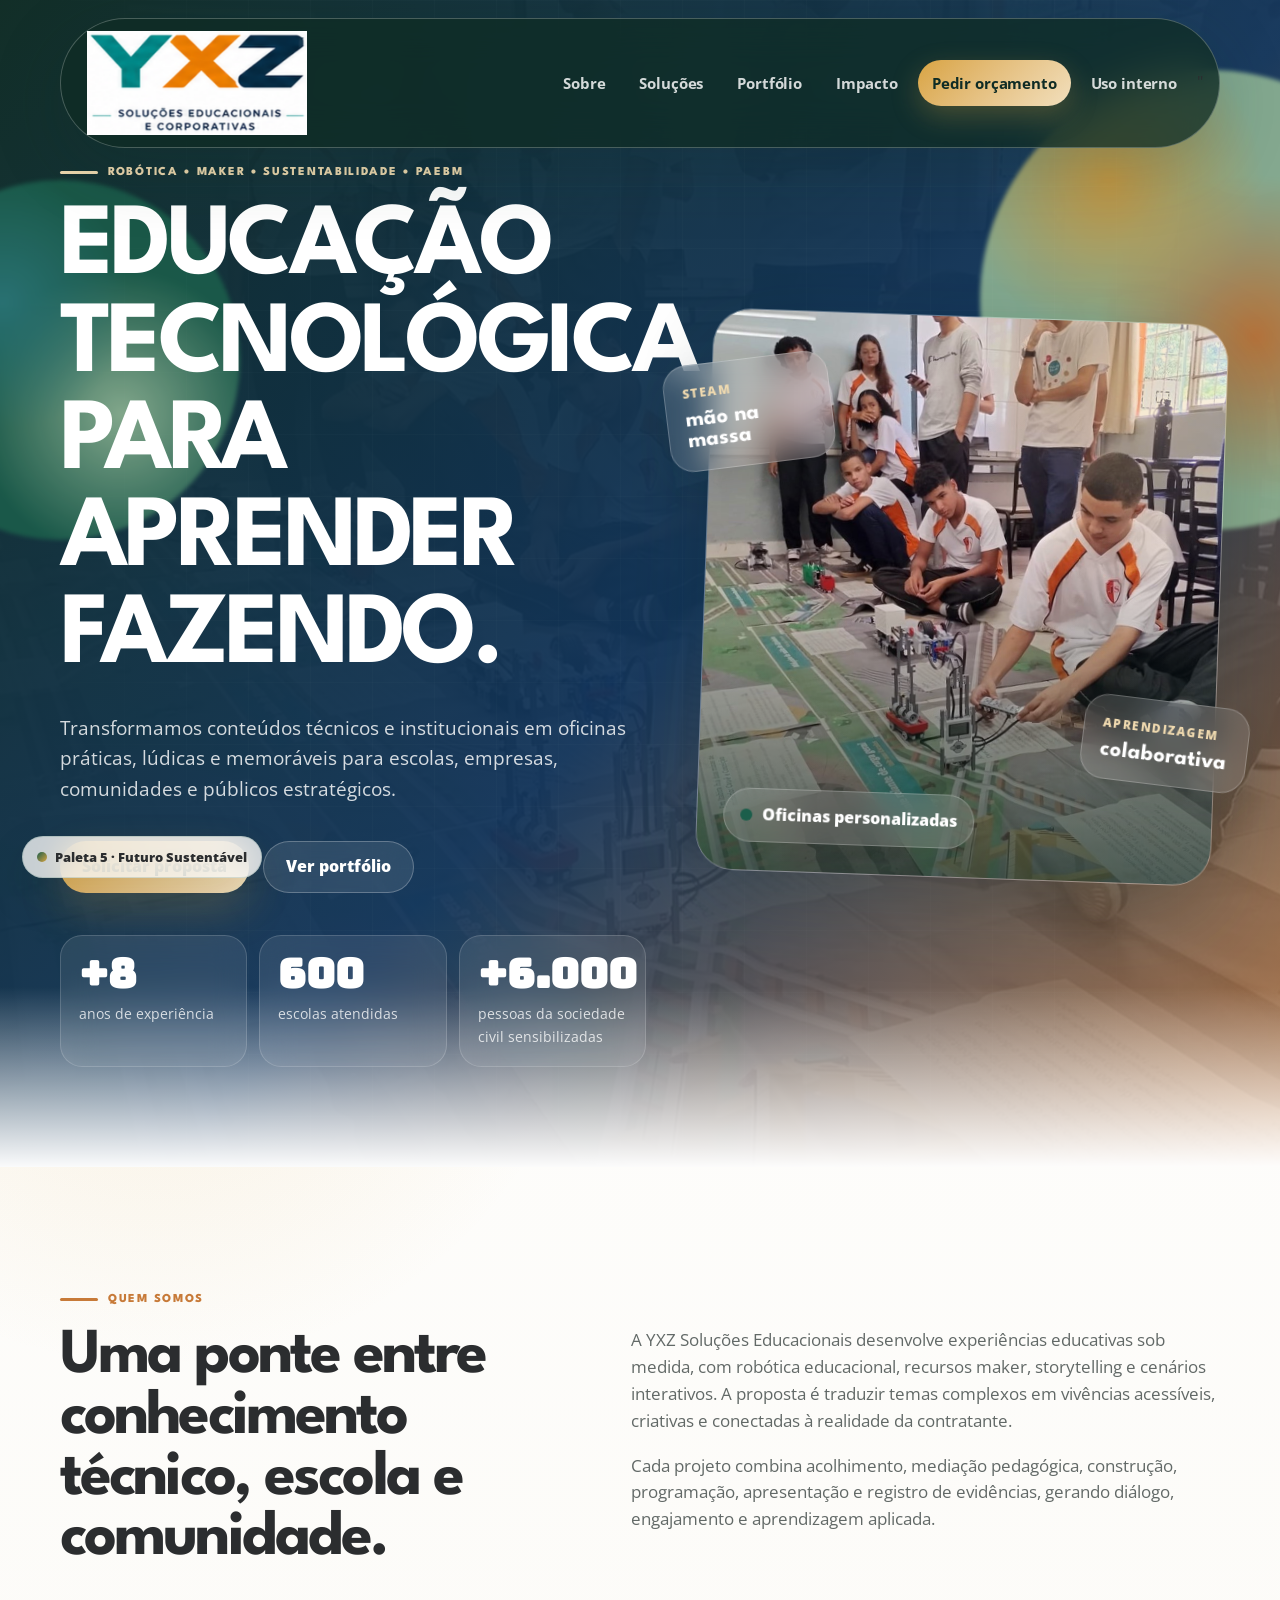
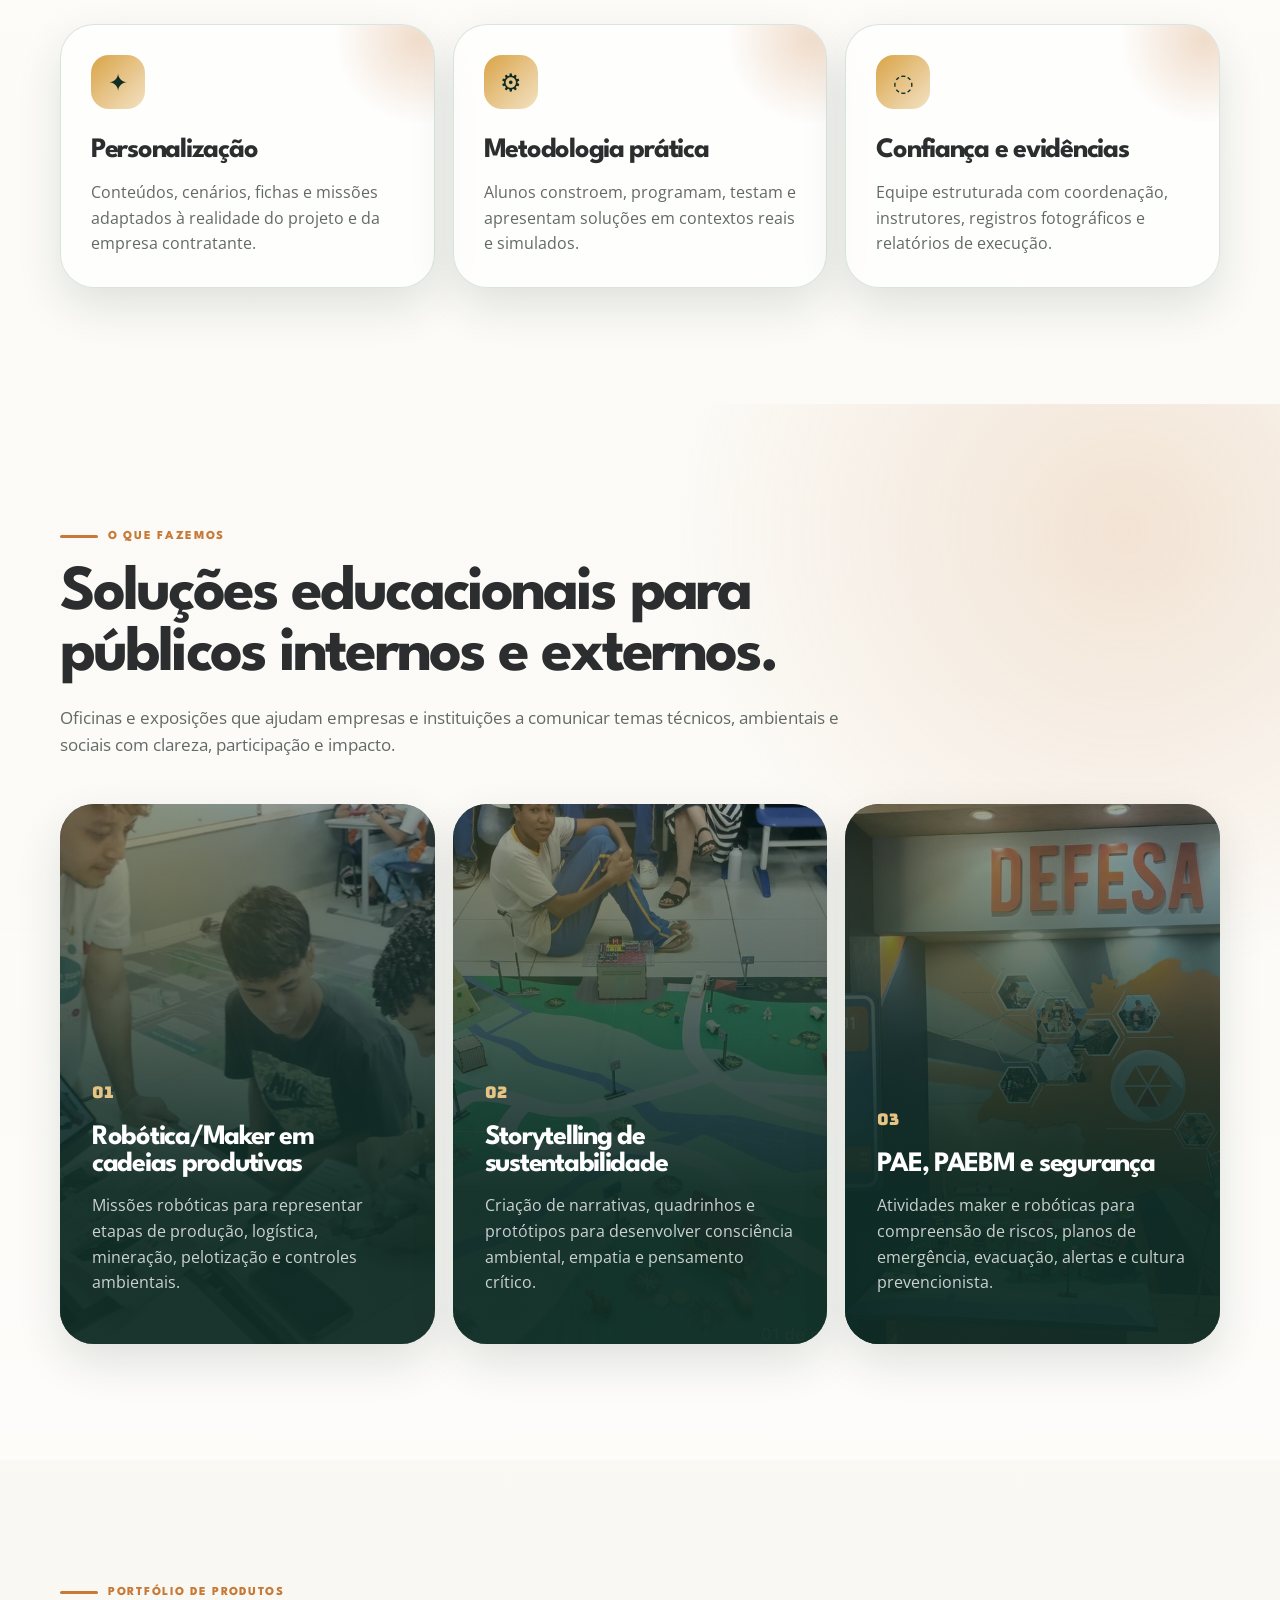
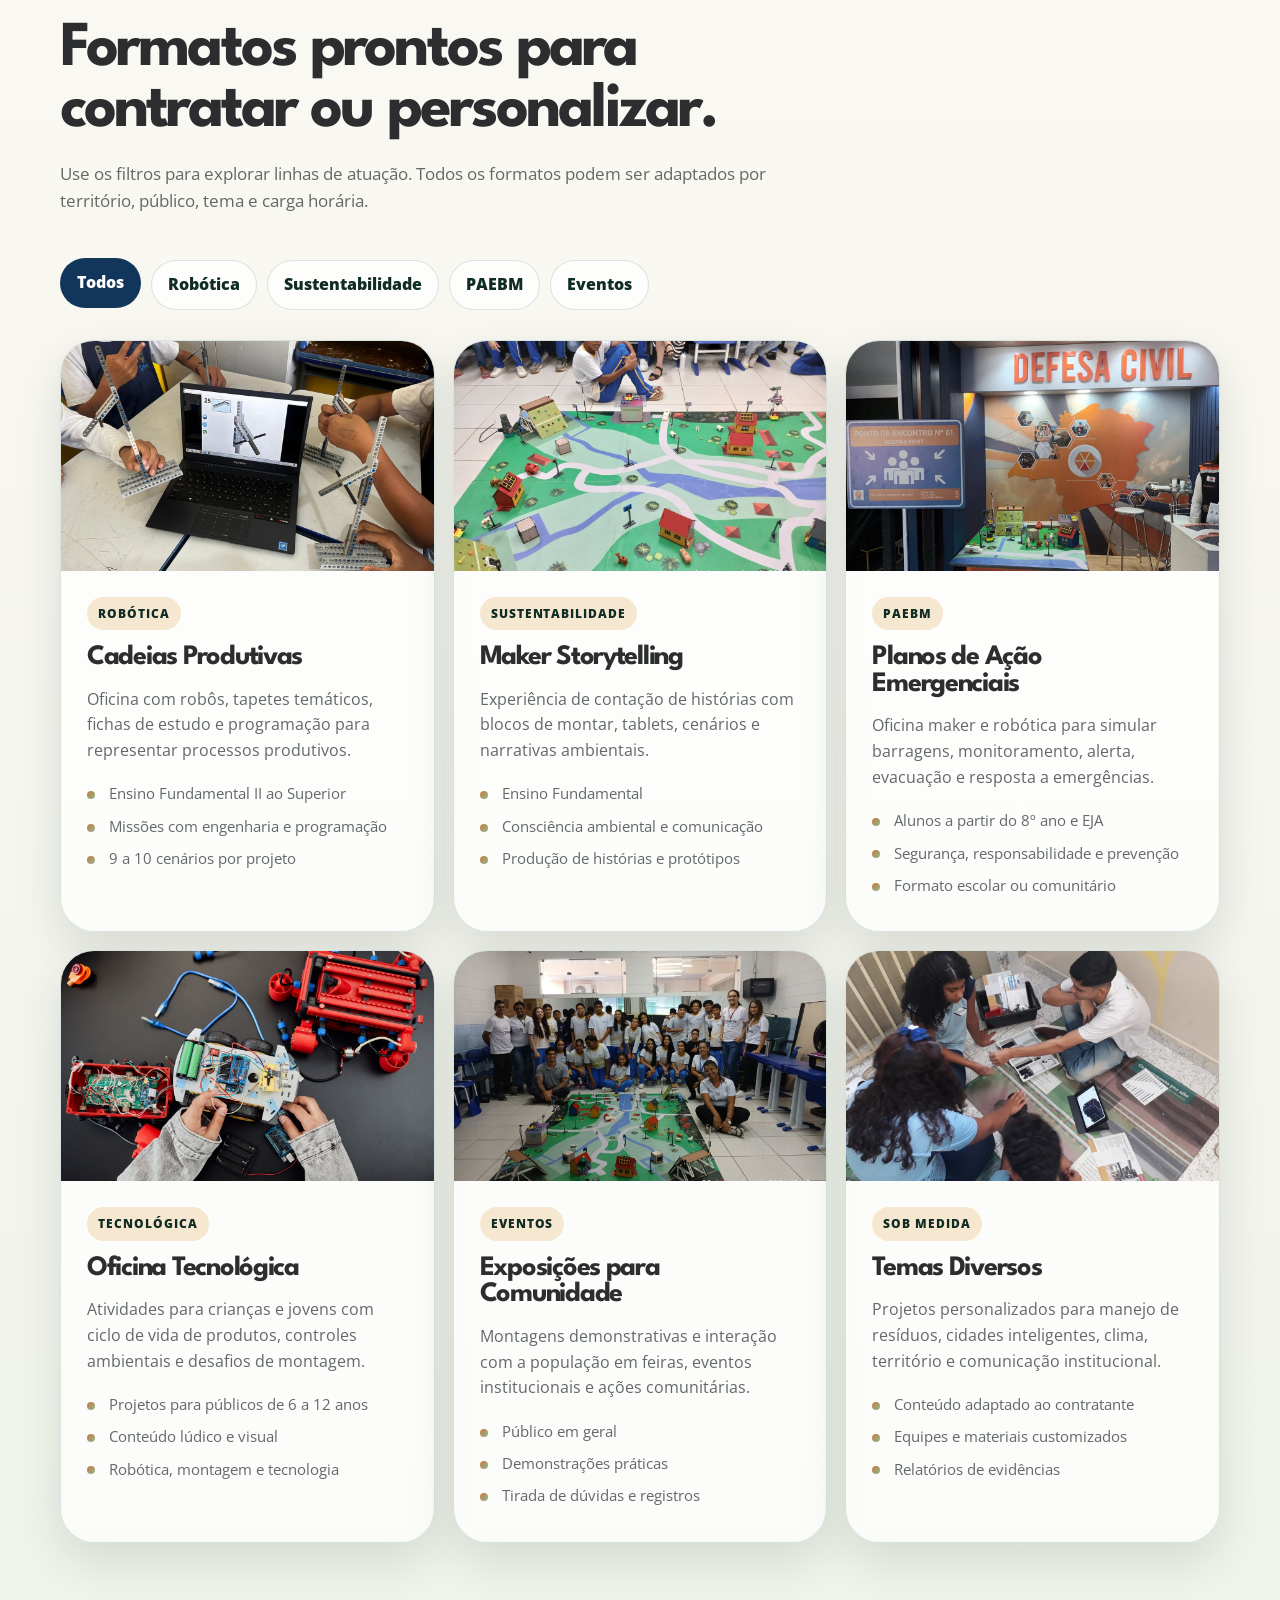
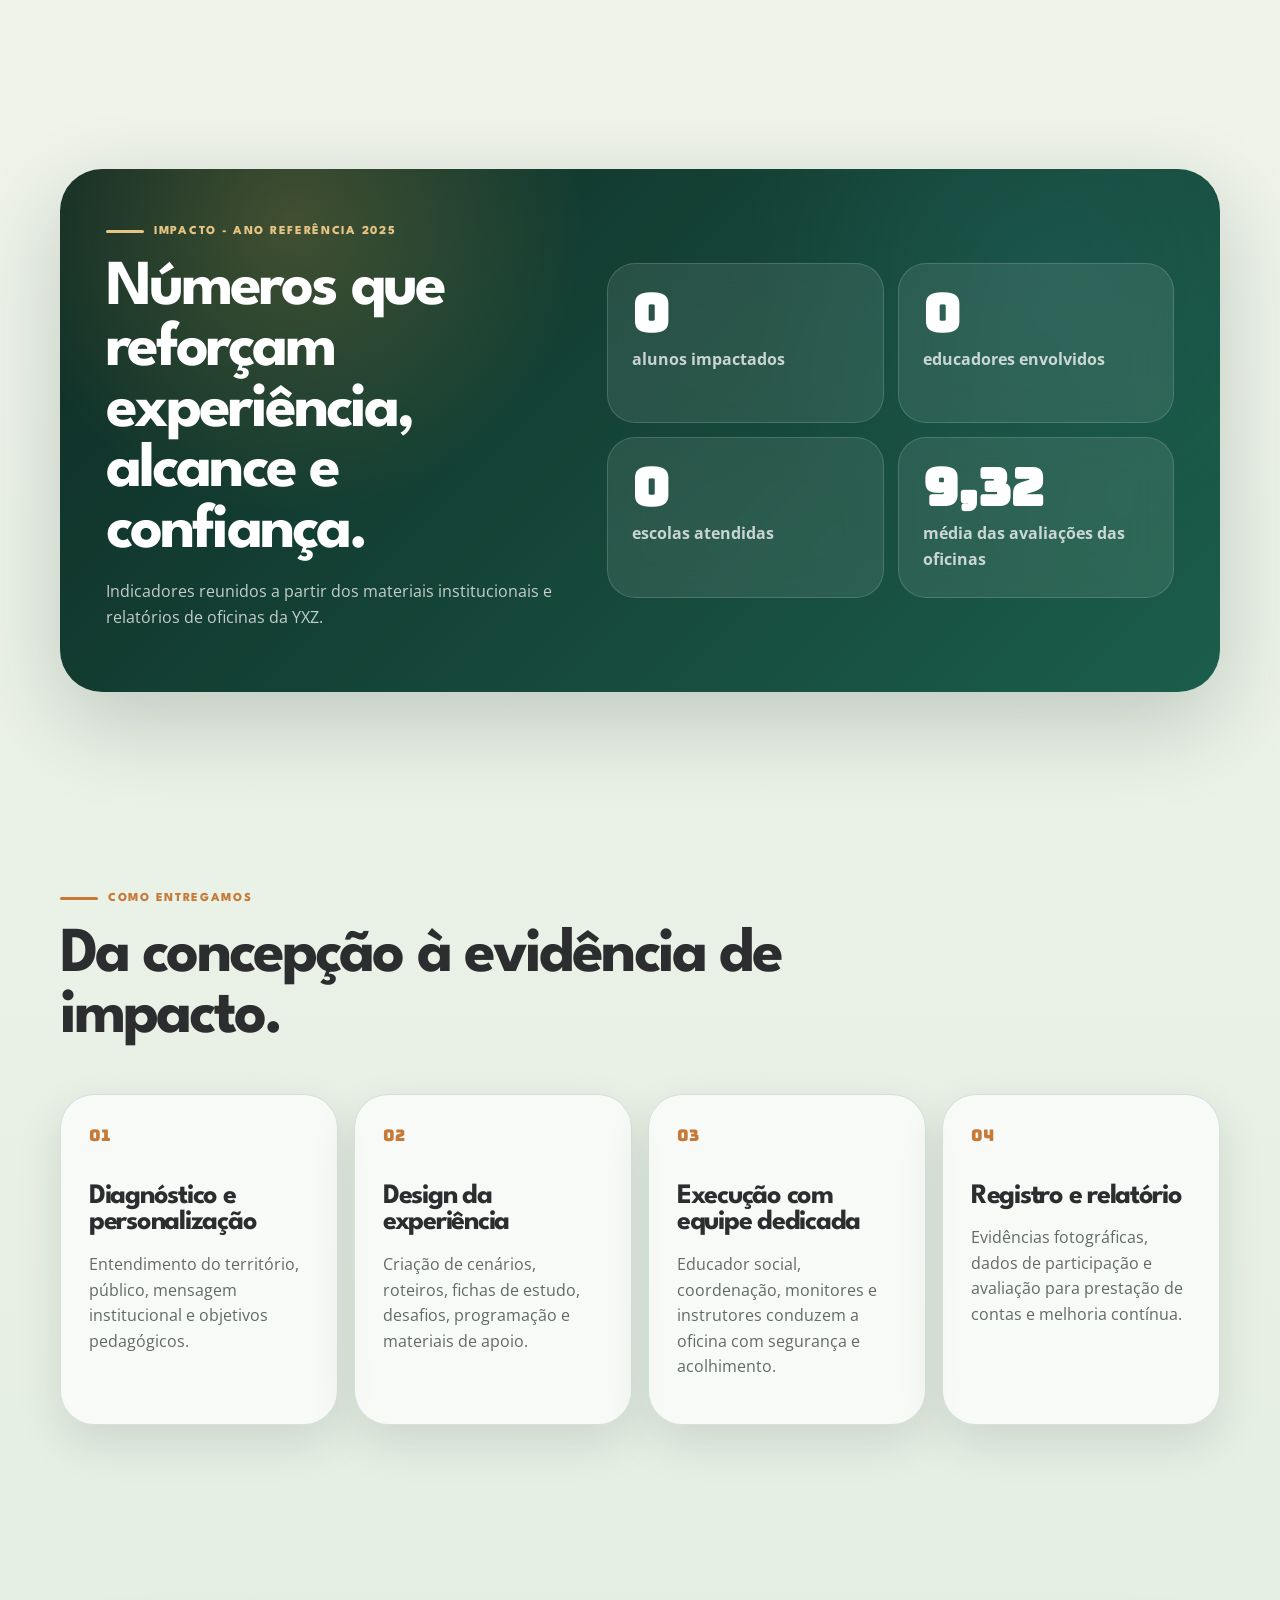
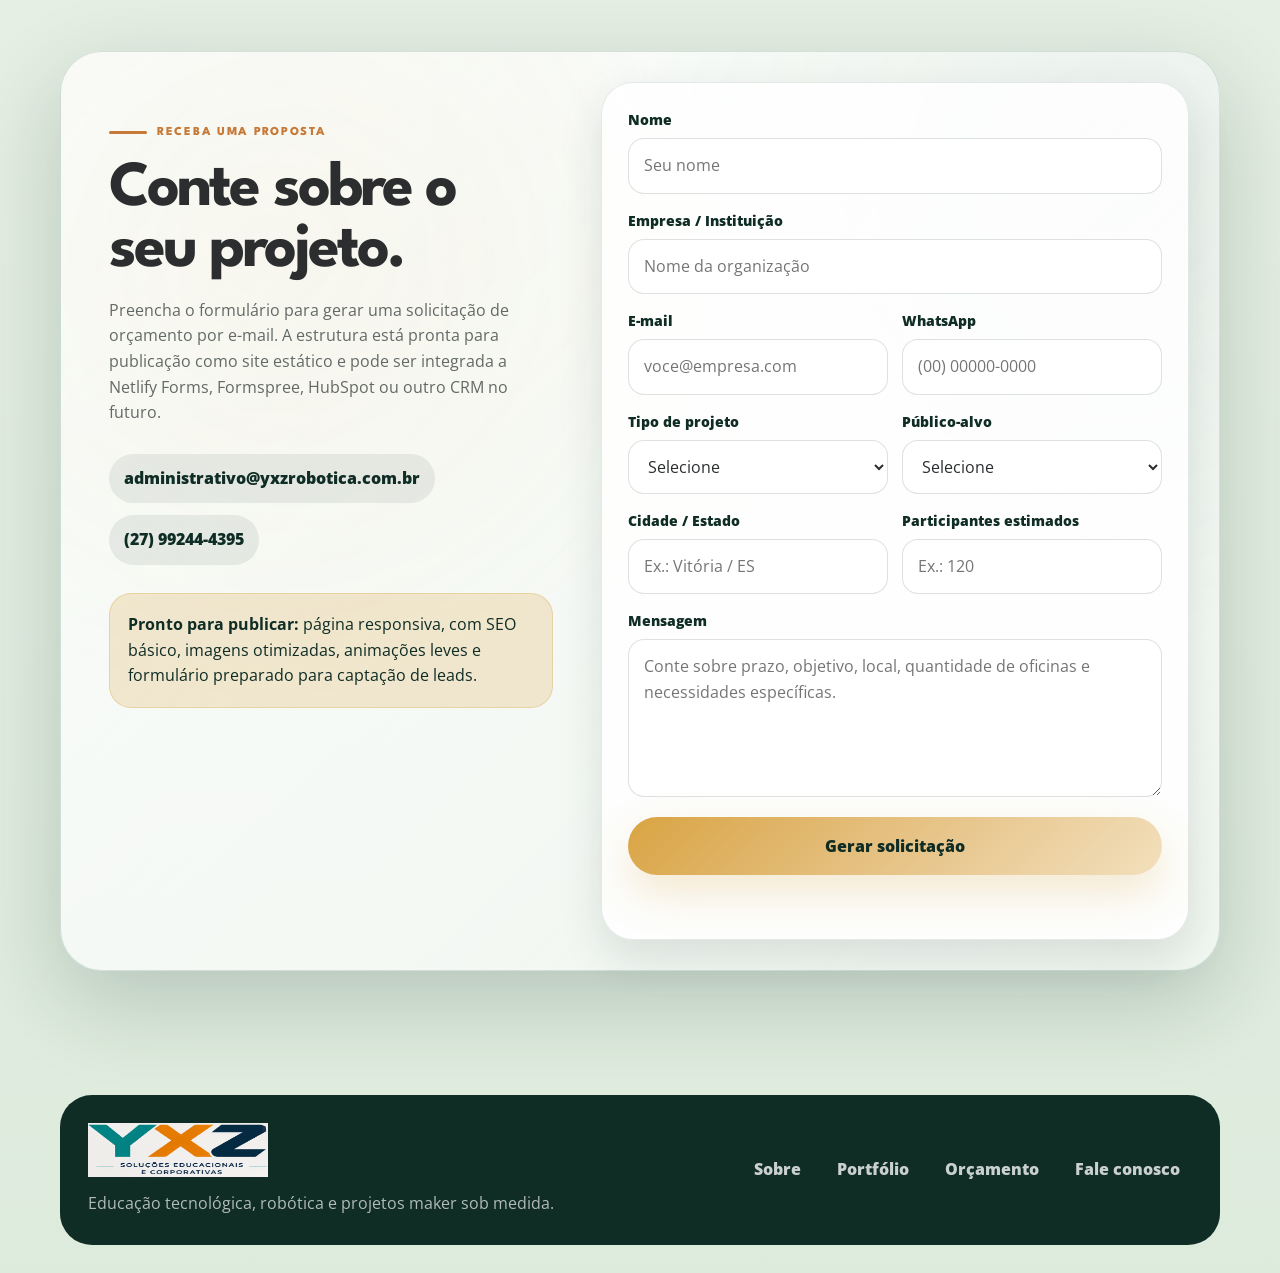
==== index.html @ 31266acc "Update index.html" ====
<!doctype html>
<html lang="pt-BR">
<head>
  <meta charset="utf-8">
  <meta name="viewport" content="width=device-width, initial-scale=1">
  <title>YXZ Soluções Educacionais</title>
  <meta name="description" content="A YXZ Soluções Educacionais cria oficinas de robótica, maker, sustentabilidade e PAEBM para escolas, empresas e comunidades.">
  <meta name="theme-color" content="#26124d">
  <meta property="og:title" content="YXZ Soluções Educacionais">
  <meta property="og:description" content="Educação tecnológica para aprender fazendo: robótica, maker, sustentabilidade e PAEBM.">
  <meta property="og:image" content="assets/og-yxz.jpg">
  <meta property="og:type" content="website">
  <link rel="icon" href="assets/favicon.png" type="image/png">
  <link rel="preconnect" href="https://fonts.googleapis.com">
  <link rel="preconnect" href="https://fonts.gstatic.com" crossorigin>
  <link href="https://fonts.googleapis.com/css2?family=Bungee&family=League+Spartan:wght@500;600;700;800&family=Open+Sans:wght@400;500;600;700&family=Rubik:wght@500;700&display=swap" rel="stylesheet">
  <link rel="stylesheet" href="styles.css">
</head>
<body>
  <div class="site-shell">
    <header class="site-header" data-header>
      <a class="brand" href="#inicio" aria-label="YXZ Robotic - início">
        <img src="assets/yxz-robotic-logo-white.png" alt="YXZROBOTIC Educação Tecnológica" width="250" height="64">
      </a>

      <button class="nav-toggle" aria-label="Abrir menu" aria-expanded="false" data-nav-toggle>
        <span></span><span></span><span></span>
      </button>

      <nav class="site-nav" data-nav>
        <a href="#sobre">Sobre</a>
        <a href="#solucoes">Soluções</a>
        <a href="#portfolio">Portfólio</a>
        <a href="#impacto">Impacto</a>
        <a href="#orcamento" class="nav-cta">Pedir orçamento</a>
        <a href="#intranet">Uso interno</a>"
      </nav>
    </header>

    <main id="inicio">
      <section class="hero section">
        <div class="hero-bg" aria-hidden="true">
          <span class="orb orb-one"></span>
          <span class="orb orb-two"></span>
          <span class="grid-light"></span>
        </div>

        <div class="hero-content">
          <p class="eyebrow reveal">Robótica • Maker • Sustentabilidade • PAEBM</p>
          <h1 class="reveal delay-1">Educação tecnológica para aprender fazendo.</h1>
          <p class="hero-text reveal delay-2">
            Transformamos conteúdos técnicos e institucionais em oficinas práticas, lúdicas
            e memoráveis para escolas, empresas, comunidades e públicos estratégicos.
          </p>
          <div class="hero-actions reveal delay-3">
            <a class="btn btn-primary" href="#orcamento">Solicitar proposta</a>
            <a class="btn btn-glass" href="#portfolio">Ver portfólio</a>
          </div>

          <div class="hero-proof reveal delay-4" aria-label="Indicadores">
            <div>
              <strong data-count="8">0</strong>
              <span>anos de experiência</span>
            </div>
            <div>
              <strong data-count="600">0</strong>
              <span>escolas atendidas</span>
            </div>
            <div>
              <strong data-count="6000">0</strong>
              <span>pessoas da sociedade civil sensibilizadas</span>
            </div>
          </div>
        </div>

        <div class="hero-visual reveal delay-2">
          <div class="photo-card photo-card-main">
            <img src="assets/hero-workshop.jpg" alt="Alunos participando de oficina de robótica em cenário educativo">
            <div class="floating-badge">
              <span class="pulse"></span>
              Oficinas personalizadas
            </div>
          </div>
          <div class="mini-card mini-card-a">
            <span>STEAM</span>
            <strong>mão na massa</strong>
          </div>
          <div class="mini-card mini-card-b">
            <span>Aprendizagem</span>
            <strong>colaborativa</strong>
          </div>
        </div>
      </section>

      <section id="sobre" class="section about">
        <div class="section-kicker reveal">Quem somos</div>
        <div class="split">
          <div class="reveal">
            <h2>Uma ponte entre conhecimento técnico, escola e comunidade.</h2>
          </div>
          <div class="about-copy reveal delay-1">
            <p>
              A YXZ Soluções Educacionais desenvolve experiências educativas sob medida,
              com robótica educacional, recursos maker, storytelling e cenários interativos.
              A proposta é traduzir temas complexos em vivências acessíveis, criativas e conectadas
              à realidade da contratante.
            </p>
            <p>
              Cada projeto combina acolhimento, mediação pedagógica, construção, programação,
              apresentação e registro de evidências, gerando diálogo, engajamento e aprendizagem
              aplicada.
            </p>
          </div>
        </div>

        <div class="value-grid">
          <article class="value-card reveal">
            <span class="icon">✦</span>
            <h3>Personalização</h3>
            <p>Conteúdos, cenários, fichas e missões adaptados à realidade do projeto e da empresa contratante.</p>
          </article>
          <article class="value-card reveal delay-1">
            <span class="icon">⚙</span>
            <h3>Metodologia prática</h3>
            <p>Alunos constroem, programam, testam e apresentam soluções em contextos reais e simulados.</p>
          </article>
          <article class="value-card reveal delay-2">
            <span class="icon">◌</span>
            <h3>Confiança e evidências</h3>
            <p>Equipe estruturada com coordenação, instrutores, registros fotográficos e relatórios de execução.</p>
          </article>
        </div>
      </section>

      <section id="solucoes" class="section solutions">
        <div class="section-head reveal">
          <span class="section-kicker">O que fazemos</span>
          <h2>Soluções educacionais para públicos internos e externos.</h2>
          <p>
            Oficinas e exposições que ajudam empresas e instituições a comunicar temas técnicos,
            ambientais e sociais com clareza, participação e impacto.
          </p>
        </div>

        <div class="solutions-track" aria-label="Soluções da YXZ">
          <article class="solution-card reveal">
            <img src="assets/robotica-produtiva.jpg" alt="Estudantes montando robô em oficina">
            <div>
              <span>01</span>
              <h3>Robótica/Maker em cadeias produtivas</h3>
              <p>Missões robóticas para representar etapas de produção, logística, mineração, pelotização e controles ambientais.</p>
            </div>
          </article>
          <article class="solution-card reveal delay-1">
            <img src="assets/sustentabilidade-storytelling.jpg" alt="Cenário maker de cidade sustentável">
            <div>
              <span>02</span>
              <h3>Storytelling de sustentabilidade</h3>
              <p>Criação de narrativas, quadrinhos e protótipos para desenvolver consciência ambiental, empatia e pensamento crítico.</p>
            </div>
          </article>
          <article class="solution-card reveal delay-2">
            <img src="assets/paebm-comunidade.jpg" alt="Cenário de Defesa Civil e PAEBM">
            <div>
              <span>03</span>
              <h3>PAE, PAEBM e segurança</h3>
              <p>Atividades maker e robóticas para compreensão de riscos, planos de emergência, evacuação, alertas e cultura prevencionista.</p>
            </div>
          </article>
        </div>
      </section>

      <section id="portfolio" class="section portfolio">
        <div class="section-head reveal">
          <span class="section-kicker">Portfólio de produtos</span>
          <h2>Formatos prontos para contratar ou personalizar.</h2>
          <p>Use os filtros para explorar linhas de atuação. Todos os formatos podem ser adaptados por território, público, tema e carga horária.</p>
        </div>

        <div class="filter-bar reveal" role="tablist" aria-label="Filtrar portfólio">
          <button class="filter active" data-filter="all" role="tab" aria-selected="true">Todos</button>
          <button class="filter" data-filter="robotica" role="tab">Robótica</button>
          <button class="filter" data-filter="sustentabilidade" role="tab">Sustentabilidade</button>
          <button class="filter" data-filter="paebm" role="tab">PAEBM</button>
          <button class="filter" data-filter="eventos" role="tab">Eventos</button>
        </div>

        <div class="portfolio-grid" data-portfolio>
          <article class="portfolio-card reveal" data-category="robotica">
            <div class="portfolio-media"><img src="assets/lego-ev3.jpg" alt="Montagem de robótica com notebook e peças"></div>
            <div class="portfolio-body">
              <span class="tag">Robótica</span>
              <h3>Cadeias Produtivas</h3>
              <p>Oficina com robôs, tapetes temáticos, fichas de estudo e programação para representar processos produtivos.</p>
              <ul>
                <li>Ensino Fundamental II ao Superior</li>
                <li>Missões com engenharia e programação</li>
                <li>9 a 10 cenários por projeto</li>
              </ul>
            </div>
          </article>

          <article class="portfolio-card reveal delay-1" data-category="sustentabilidade">
            <div class="portfolio-media"><img src="assets/sustentabilidade-storytelling.jpg" alt="Cenário de sustentabilidade com maquete e cidade"></div>
            <div class="portfolio-body">
              <span class="tag">Sustentabilidade</span>
              <h3>Maker Storytelling</h3>
              <p>Experiência de contação de histórias com blocos de montar, tablets, cenários e narrativas ambientais.</p>
              <ul>
                <li>Ensino Fundamental</li>
                <li>Consciência ambiental e comunicação</li>
                <li>Produção de histórias e protótipos</li>
              </ul>
            </div>
          </article>

          <article class="portfolio-card reveal delay-2" data-category="paebm robotica">
            <div class="portfolio-media"><img src="assets/paebm-comunidade.jpg" alt="Estande com cenário de PAEBM"></div>
            <div class="portfolio-body">
              <span class="tag">PAEBM</span>
              <h3>Planos de Ação Emergenciais</h3>
              <p>Oficina maker e robótica para simular barragens, monitoramento, alerta, evacuação e resposta a emergências.</p>
              <ul>
                <li>Alunos a partir do 8º ano e EJA</li>
                <li>Segurança, responsabilidade e prevenção</li>
                <li>Formato escolar ou comunitário</li>
              </ul>
            </div>
          </article>

          <article class="portfolio-card reveal" data-category="robotica">
            <div class="portfolio-media"><img src="assets/maker-tecnologia.jpg" alt="Pessoa manipulando componentes de robótica"></div>
            <div class="portfolio-body">
              <span class="tag">Tecnológica</span>
              <h3>Oficina Tecnológica</h3>
              <p>Atividades para crianças e jovens com ciclo de vida de produtos, controles ambientais e desafios de montagem.</p>
              <ul>
                <li>Projetos para públicos de 6 a 12 anos</li>
                <li>Conteúdo lúdico e visual</li>
                <li>Robótica, montagem e tecnologia</li>
              </ul>
            </div>
          </article>

          <article class="portfolio-card reveal delay-1" data-category="eventos paebm">
            <div class="portfolio-media"><img src="assets/oficina-equipe.jpg" alt="Turma reunida ao redor de cenário maker"></div>
            <div class="portfolio-body">
              <span class="tag">Eventos</span>
              <h3>Exposições para Comunidade</h3>
              <p>Montagens demonstrativas e interação com a população em feiras, eventos institucionais e ações comunitárias.</p>
              <ul>
                <li>Público em geral</li>
                <li>Demonstrações práticas</li>
                <li>Tirada de dúvidas e registros</li>
              </ul>
            </div>
          </article>

          <article class="portfolio-card reveal delay-2" data-category="sustentabilidade eventos">
            <div class="portfolio-media"><img src="assets/aprendizagem-tablet.jpg" alt="Grupo de alunos em atividade com tablet e fichas"></div>
            <div class="portfolio-body">
              <span class="tag">Sob medida</span>
              <h3>Temas Diversos</h3>
              <p>Projetos personalizados para manejo de resíduos, cidades inteligentes, clima, território e comunicação institucional.</p>
              <ul>
                <li>Conteúdo adaptado ao contratante</li>
                <li>Equipes e materiais customizados</li>
                <li>Relatórios de evidências</li>
              </ul>
            </div>
          </article>
        </div>
      </section>

      <section id="impacto" class="section impact">
        <div class="impact-panel reveal">
          <div>
            <span class="section-kicker">Impacto - Ano referência 2025</span>
            <h2>Números que reforçam experiência, alcance e confiança.</h2>
            <p>Indicadores reunidos a partir dos materiais institucionais e relatórios de oficinas da YXZ.</p>
          </div>
          <div class="metrics-grid">
            <div class="metric"><strong data-count="6470">0</strong><span>alunos impactados</span></div>
            <div class="metric"><strong data-count="1501">0</strong><span>educadores envolvidos</span></div>
            <div class="metric"><strong data-count="136">0</strong><span>escolas atendidas</span></div>
            <div class="metric"><strong>9,32</strong><span>média das avaliações das oficinas</span></div>
          </div>
        </div>
      </section>

      <section class="section process">
        <div class="section-head reveal">
          <span class="section-kicker">Como entregamos</span>
          <h2>Da concepção à evidência de impacto.</h2>
        </div>
        <div class="timeline">
          <article class="timeline-item reveal">
            <span>01</span>
            <h3>Diagnóstico e personalização</h3>
            <p>Entendimento do território, público, mensagem institucional e objetivos pedagógicos.</p>
          </article>
          <article class="timeline-item reveal delay-1">
            <span>02</span>
            <h3>Design da experiência</h3>
            <p>Criação de cenários, roteiros, fichas de estudo, desafios, programação e materiais de apoio.</p>
          </article>
          <article class="timeline-item reveal delay-2">
            <span>03</span>
            <h3>Execução com equipe dedicada</h3>
            <p>Educador social, coordenação, monitores e instrutores conduzem a oficina com segurança e acolhimento.</p>
          </article>
          <article class="timeline-item reveal delay-3">
            <span>04</span>
            <h3>Registro e relatório</h3>
            <p>Evidências fotográficas, dados de participação e avaliação para prestação de contas e melhoria contínua.</p>
          </article>
        </div>
      </section>

      <section id="orcamento" class="section contact">
        <div class="contact-card reveal">
          <div class="contact-copy">
            <span class="section-kicker">Receba uma proposta</span>
            <h2>Conte sobre o seu projeto.</h2>
            <p>
              Preencha o formulário para gerar uma solicitação de orçamento por e-mail.
              A estrutura está pronta para publicação como site estático e pode ser integrada
              a Netlify Forms, Formspree, HubSpot ou outro CRM no futuro.
            </p>

            <div class="contact-links">
              <a href="mailto:administrativo@yxzrobotica.com.br">administrativo@yxzrobotica.com.br</a>
              <a href="tel:+5527992444395">(27) 99244-4395</a>
            </div>

            <div class="note">
              <strong>Pronto para publicar:</strong> página responsiva, com SEO básico, imagens otimizadas,
              animações leves e formulário preparado para captação de leads.
            </div>
          </div>

          <form class="proposal-form" id="proposalForm" name="orcamento" method="POST" data-netlify="true" netlify-honeypot="bot-field" action="/obrigado.html">
            <input type="hidden" name="form-name" value="orcamento">
            <p class="hidden">
              <label>Não preencha: <input name="bot-field"></label>
            </p>

            <div class="form-row">
              <label for="nome">Nome</label>
              <input id="nome" name="nome" type="text" placeholder="Seu nome" required>
            </div>

            <div class="form-row">
              <label for="empresa">Empresa / Instituição</label>
              <input id="empresa" name="empresa" type="text" placeholder="Nome da organização" required>
            </div>

            <div class="form-grid">
              <div class="form-row">
                <label for="email">E-mail</label>
                <input id="email" name="email" type="email" placeholder="voce@empresa.com" required>
              </div>
              <div class="form-row">
                <label for="telefone">WhatsApp</label>
                <input id="telefone" name="telefone" type="tel" placeholder="(00) 00000-0000">
              </div>
            </div>

            <div class="form-grid">
              <div class="form-row">
                <label for="tipo">Tipo de projeto</label>
                <select id="tipo" name="tipo" required>
                  <option value="">Selecione</option>
                  <option>Robótica/Maker - Cadeias Produtivas</option>
                  <option>Storytelling - Sustentabilidade</option>
                  <option>PAE/PAEBM e Segurança</option>
                  <option>Exposição ou Evento Comunitário</option>
                  <option>Projeto personalizado</option>
                </select>
              </div>
              <div class="form-row">
                <label for="publico">Público-alvo</label>
                <select id="publico" name="publico" required>
                  <option value="">Selecione</option>
                  <option>Ensino Fundamental</option>
                  <option>Ensino Médio</option>
                  <option>Técnico / Superior</option>
                  <option>Educadores</option>
                  <option>Comunidade / público geral</option>
                  <option>Público interno corporativo</option>
                </select>
              </div>
            </div>

            <div class="form-grid">
              <div class="form-row">
                <label for="cidade">Cidade / Estado</label>
                <input id="cidade" name="cidade" type="text" placeholder="Ex.: Vitória / ES">
              </div>
              <div class="form-row">
                <label for="participantes">Participantes estimados</label>
                <input id="participantes" name="participantes" type="number" min="1" placeholder="Ex.: 120">
              </div>
            </div>

            <div class="form-row">
              <label for="mensagem">Mensagem</label>
              <textarea id="mensagem" name="mensagem" rows="5" placeholder="Conte sobre prazo, objetivo, local, quantidade de oficinas e necessidades específicas."></textarea>
            </div>

            <button class="btn btn-primary form-submit" type="submit">Gerar solicitação</button>
            <p class="form-status" role="status" aria-live="polite" data-form-status></p>
          </form>
        </div>
      </section>
    </main>

    <footer class="site-footer" id="fale-conosco">
      <div>
        <img src="assets/yxz-robotic-logo.png" alt="YXZROBOTIC Educação Tecnológica" width="180" height="54">
        <p>Educação tecnológica, robótica e projetos maker sob medida.</p>
      </div>
      <div class="footer-nav">
        <a href="#sobre">Sobre</a>
        <a href="#portfolio">Portfólio</a>
        <a href="#orcamento">Orçamento</a>
        <a href="mailto:administrativo@yxzrobotica.com.br">Fale conosco</a>
      </div>
    </footer>
  </div>

  <script src="script.js"></script>
  <script type="application/ld+json">
  {
    "@context": "https://schema.org",
    "@type": "EducationalOrganization",
    "name": "YXZ Soluções Educacionais",
    "alternateName": "YXZ Robótica",
    "description": "Empresa de educação tecnológica, robótica educacional, oficinas maker, sustentabilidade e PAEBM.",
    "email": "administrativo@yxzrobotica.com.br",
    "telephone": "+55 27 99244-4395"
  }
  </script>
  <div class="palette-test-badge">Paleta 5 · Futuro Sustentável</div>
</body>
</html>
---- styles.css ----
/* 
  YXZ Soluções Educacionais — site institucional
  Versão de teste: Paleta 5 — Futuro Sustentável
  Verde profundo, azul noite e dourado suave: aparência mais institucional, sofisticada e preparada para grandes contratantes.
*/

:root {

  --ink: #2B2D2F;
  --muted: #626967;
  --surface: #FAF8F2;
  --surface-2: #DDEBDD;
  --white: #ffffff;
  --purple-950: #0F2C25;
  --purple-900: #12355B;
  --purple-800: #1B5E4B;
  --purple-600: #1B5E4B;
  --pink: #91B796;
  --orange: #C77A38;
  --yellow: #D9A441;
  --cyan: #2C7A7B;
  --green: #1B5E4B;
  --line: rgba(27, 94, 75, .16);
  --shadow: 0 30px 90px rgba(15, 44, 37, .20);
  --shadow-soft: 0 18px 45px rgba(15, 44, 37, .12);
  --radius-xl: 34px;
  --radius-lg: 24px;
  --radius-md: 16px;
  --container: min(1160px, calc(100vw - 40px));
  --font-head: "League Spartan", "Archivo Black", "Rubik", system-ui, sans-serif;
  --font-body: "Open Sans", "Rubik", system-ui, sans-serif;
  --font-display: "Bungee", "League Spartan", system-ui, sans-serif;
}

* {
  box-sizing: border-box;
}

html {
  scroll-behavior: smooth;
}

body {
  margin: 0;
  color: var(--ink);
  background:
    radial-gradient(circle at 12% 12%, rgba(217, 164, 65, .16), transparent 28rem),
    radial-gradient(circle at 88% 4%, rgba(27, 94, 75, .12), transparent 34rem),
    linear-gradient(180deg, #FFFFFF 0%, #FAF8F2 42%, #DDEBDD 100%);
  font-family: var(--font-body);
  line-height: 1.6;
  overflow-x: hidden;
}

body.nav-open {
  overflow: hidden;
}

a {
  color: inherit;
  text-decoration: none;
}

img {
  display: block;
  max-width: 100%;
}

button,
input,
select,
textarea {
  font: inherit;
}

.site-shell {
  position: relative;
  overflow: hidden;
}

.site-header {
  position: fixed;
  top: 18px;
  left: 50%;
  right: auto;
  bottom: auto;
  z-index: 50;
  transform: translateX(-50%);
  width: min(1160px, calc(100vw - 28px));
  min-height: 74px;
  padding: 12px 16px;
  display: flex;
  align-items: center;
  justify-content: space-between;
  border: 1px solid rgba(255, 255, 255, .24);
  border-radius: 999px;
  background: rgba(15, 44, 37, .78);
  backdrop-filter: blur(22px);
  box-shadow: 0 20px 70px rgba(15, 44, 37, .22);
  transition: transform .35s ease, background .35s ease, min-height .35s ease;
}

.site-header.is-scrolled {
  min-height: 66px;
  background: rgba(15, 44, 37, .92);
}

.brand {
  display: inline-flex;
  align-items: center;
  padding-left: 10px;
}

.brand img {
  width: 220px;
  height: auto;
  object-fit: contain;
}

.site-nav {
  display: flex;
  align-items: center;
  gap: 6px;
}

.site-nav a {
  color: rgba(255,255,255,.82);
  font-weight: 700;
  font-size: .94rem;
  letter-spacing: -.01em;
  padding: 11px 14px;
  border-radius: 999px;
  transition: color .25s ease, background .25s ease, transform .25s ease;
}

.site-nav a:hover {
  color: #fff;
  background: rgba(255, 255, 255, .12);
  transform: translateY(-1px);
}

.site-nav .nav-cta {
  color: var(--purple-950);
  background: linear-gradient(135deg, var(--yellow), color-mix(in srgb, var(--yellow) 35%, #ffffff));
  box-shadow: 0 10px 28px rgba(217, 164, 65, .28);
}

.site-nav .nav-cta:hover {
  background: linear-gradient(135deg, color-mix(in srgb, var(--yellow) 55%, #ffffff), var(--yellow));
  color: var(--purple-950);
}

.nav-toggle {
  display: none;
  width: 48px;
  height: 48px;
  border: 0;
  border-radius: 16px;
  background: rgba(255,255,255,.13);
  cursor: pointer;
}

.nav-toggle span {
  display: block;
  width: 22px;
  height: 2px;
  margin: 5px auto;
  background: #fff;
  border-radius: 999px;
  transition: transform .25s ease, opacity .25s ease;
}

.nav-open .nav-toggle span:nth-child(1) {
  transform: translateY(7px) rotate(45deg);
}

.nav-open .nav-toggle span:nth-child(2) {
  opacity: 0;
}

.nav-open .nav-toggle span:nth-child(3) {
  transform: translateY(-7px) rotate(-45deg);
}

.section {
  width: var(--container);
  margin: 0 auto;
  padding: 116px 0;
}

.hero {
  width: 100%;
  min-height: 100vh;
  padding: 156px max(20px, calc((100vw - 1160px) / 2)) 100px;
  position: relative;
  display: grid;
  grid-template-columns: minmax(0, 1fr) minmax(420px, .88fr);
  align-items: center;
  gap: 58px;
  color: #fff;
  background:
    linear-gradient(135deg, rgba(15, 44, 37, .98), rgba(18, 53, 91, .95) 54%, rgba(199, 122, 56, .72)),
    url("assets/hero-workshop.jpg") center/cover;
  overflow: hidden;
}

.hero::after {
  content: "";
  position: absolute;
  inset: auto 0 0;
  height: 180px;
  background: linear-gradient(180deg, transparent, color-mix(in srgb, #FFFFFF 98%, transparent));
  pointer-events: none;
}

.hero-content,
.hero-visual {
  position: relative;
  z-index: 2;
}

.hero-bg {
  position: absolute;
  inset: 0;
  pointer-events: none;
  overflow: hidden;
}

.orb {
  position: absolute;
  border-radius: 999px;
  filter: blur(2px);
  opacity: .88;
  animation: float 8s ease-in-out infinite;
}

.orb-one {
  width: 360px;
  height: 360px;
  left: -120px;
  top: 180px;
  background:
    radial-gradient(circle at 34% 34%, var(--cyan), transparent 38%),
    radial-gradient(circle at 67% 65%, var(--pink), transparent 43%),
    var(--purple-600);
}

.orb-two {
  width: 460px;
  height: 460px;
  right: -160px;
  top: 70px;
  background:
    radial-gradient(circle at 28% 24%, var(--yellow), transparent 32%),
    radial-gradient(circle at 60% 58%, var(--orange), transparent 42%),
    var(--pink);
  animation-delay: -3s;
}

.grid-light {
  position: absolute;
  inset: 0;
  background-image:
    linear-gradient(rgba(255,255,255,.08) 1px, transparent 1px),
    linear-gradient(90deg, rgba(255,255,255,.08) 1px, transparent 1px);
  background-size: 62px 62px;
  mask-image: linear-gradient(90deg, transparent, #000 20%, #000 80%, transparent);
  opacity: .2;
}

.eyebrow,
.section-kicker {
  display: inline-flex;
  align-items: center;
  gap: 10px;
  margin: 0 0 18px;
  color: var(--orange);
  font-family: var(--font-head);
  font-weight: 800;
  text-transform: uppercase;
  letter-spacing: .14em;
  font-size: .76rem;
}

.eyebrow {
  color: color-mix(in srgb, var(--yellow) 42%, #ffffff);
}

.eyebrow::before,
.section-kicker::before {
  content: "";
  width: 38px;
  height: 3px;
  border-radius: 999px;
  background: currentColor;
}

h1,
h2,
h3 {
  margin: 0;
  font-family: var(--font-head);
  letter-spacing: -.045em;
  line-height: .95;
}

h1 {
  max-width: 760px;
  font-size: clamp(4rem, 8vw, 7.3rem);
  text-transform: uppercase;
}

h2 {
  font-size: clamp(2.6rem, 5vw, 5rem);
}

h3 {
  font-size: clamp(1.5rem, 2.2vw, 2rem);
}

.hero-text {
  max-width: 650px;
  margin: 26px 0 0;
  color: rgba(255,255,255,.82);
  font-size: clamp(1.06rem, 1.5vw, 1.28rem);
}

.hero-actions {
  display: flex;
  flex-wrap: wrap;
  gap: 14px;
  margin-top: 36px;
}

.btn {
  display: inline-flex;
  align-items: center;
  justify-content: center;
  min-height: 52px;
  padding: 0 22px;
  border: 0;
  border-radius: 999px;
  font-weight: 800;
  cursor: pointer;
  transition: transform .25s ease, box-shadow .25s ease, background .25s ease;
}

.btn:hover {
  transform: translateY(-3px);
}

.btn-primary {
  color: var(--purple-950);
  background: linear-gradient(135deg, var(--yellow), color-mix(in srgb, var(--yellow) 35%, #ffffff));
  box-shadow: 0 18px 44px rgba(217, 164, 65, .24);
}

.btn-glass {
  color: #fff;
  border: 1px solid rgba(255,255,255,.25);
  background: rgba(255,255,255,.1);
  backdrop-filter: blur(18px);
}

.hero-proof {
  display: grid;
  grid-template-columns: repeat(3, minmax(0, 1fr));
  gap: 12px;
  max-width: 690px;
  margin-top: 42px;
}

.hero-proof div {
  padding: 18px;
  border: 1px solid rgba(255,255,255,.16);
  border-radius: 22px;
  background: rgba(255,255,255,.09);
  backdrop-filter: blur(16px);
}

.hero-proof strong {
  display: block;
  font-family: var(--font-display);
  font-size: clamp(1.5rem, 3.2vw, 2.5rem);
  line-height: 1;
  color: #fff;
}

.hero-proof span {
  display: block;
  margin-top: 8px;
  color: rgba(255,255,255,.78);
  font-size: .9rem;
}

.hero-visual {
  min-height: 590px;
}

.photo-card {
  position: relative;
  overflow: hidden;
  border-radius: 38px;
  background: rgba(255,255,255,.12);
  box-shadow: var(--shadow);
}

.photo-card-main {
  transform: rotate(2deg);
  border: 1px solid rgba(255,255,255,.25);
}

.photo-card-main img {
  height: 560px;
  width: 100%;
  object-fit: cover;
  filter: saturate(1.05) contrast(1.05);
}

.photo-card-main::after {
  content: "";
  position: absolute;
  inset: 0;
  background:
    linear-gradient(180deg, transparent 45%, rgba(15, 44, 37,.68)),
    radial-gradient(circle at 82% 10%, rgba(217, 164, 65,.28), transparent 32%);
}

.floating-badge,
.mini-card {
  position: absolute;
  z-index: 3;
  border: 1px solid rgba(255,255,255,.22);
  background: rgba(255,255,255,.13);
  backdrop-filter: blur(18px);
  box-shadow: var(--shadow-soft);
}

.floating-badge {
  left: 26px;
  bottom: 28px;
  display: flex;
  align-items: center;
  gap: 10px;
  padding: 13px 16px;
  border-radius: 999px;
  color: #fff;
  font-weight: 800;
}

.pulse {
  width: 12px;
  height: 12px;
  border-radius: 999px;
  background: var(--green);
  box-shadow: 0 0 0 0 rgba(27, 94, 75,.72);
  animation: pulse 1.8s infinite;
}

.mini-card {
  width: 166px;
  padding: 18px;
  color: #fff;
  border-radius: 24px;
}

.mini-card span {
  display: block;
  color: color-mix(in srgb, var(--yellow) 42%, #ffffff);
  font-size: .78rem;
  text-transform: uppercase;
  letter-spacing: .12em;
  font-weight: 800;
}

.mini-card strong {
  display: block;
  margin-top: 6px;
  font-family: var(--font-head);
  font-size: 1.4rem;
  line-height: .95;
}

.mini-card-a {
  top: 42px;
  left: -38px;
  transform: rotate(-7deg);
}

.mini-card-b {
  right: -28px;
  bottom: 120px;
  transform: rotate(7deg);
}

.split {
  display: grid;
  grid-template-columns: .85fr 1fr;
  gap: 70px;
  align-items: start;
}

.about-copy {
  color: var(--muted);
  font-size: 1.05rem;
}

.about-copy p {
  margin: 0 0 18px;
}

.value-grid {
  display: grid;
  grid-template-columns: repeat(3, 1fr);
  gap: 18px;
  margin-top: 54px;
}

.value-card {
  position: relative;
  min-height: 260px;
  padding: 30px;
  border: 1px solid var(--line);
  border-radius: var(--radius-xl);
  background: rgba(255,255,255,.66);
  box-shadow: var(--shadow-soft);
  overflow: hidden;
  transition: transform .3s ease, box-shadow .3s ease;
}

.value-card::after {
  content: "";
  position: absolute;
  width: 170px;
  height: 170px;
  right: -70px;
  top: -70px;
  border-radius: 999px;
  background: radial-gradient(circle, rgba(199, 122, 56,.26), transparent 70%);
  transition: transform .3s ease;
}

.value-card:hover {
  transform: translateY(-8px);
  box-shadow: 0 28px 70px rgba(15, 44, 37, .16);
}

.value-card:hover::after {
  transform: scale(1.4);
}

.value-card .icon {
  display: grid;
  place-items: center;
  width: 54px;
  height: 54px;
  margin-bottom: 28px;
  border-radius: 18px;
  color: var(--purple-950);
  background: linear-gradient(135deg, var(--yellow), color-mix(in srgb, var(--yellow) 32%, #ffffff));
  font-size: 1.5rem;
}

.value-card p {
  margin: 16px 0 0;
  color: var(--muted);
}

.section-head {
  max-width: 780px;
  margin-bottom: 46px;
}

.section-head p {
  margin: 18px 0 0;
  color: var(--muted);
  font-size: 1.06rem;
}

.solutions {
  width: 100%;
  padding: 116px max(20px, calc((100vw - 1160px) / 2));
  background:
    radial-gradient(circle at 88% 12%, rgba(199, 122, 56, .18), transparent 28rem),
    linear-gradient(180deg, rgba(255,255,255,0), rgba(255,255,255,.6));
}

.solutions-track {
  display: grid;
  grid-template-columns: repeat(3, minmax(0, 1fr));
  gap: 18px;
}

.solution-card {
  position: relative;
  overflow: hidden;
  min-height: 540px;
  border-radius: var(--radius-xl);
  background: var(--purple-950);
  box-shadow: var(--shadow-soft);
}

.solution-card img {
  width: 100%;
  height: 100%;
  position: absolute;
  inset: 0;
  object-fit: cover;
  opacity: .62;
  transform: scale(1.02);
  transition: transform .55s ease, opacity .55s ease;
}

.solution-card::after {
  content: "";
  position: absolute;
  inset: 0;
  background:
    linear-gradient(180deg, rgba(15, 44, 37,.08), rgba(15, 44, 37,.92) 72%),
    radial-gradient(circle at 28% 18%, rgba(217, 164, 65,.28), transparent 38%);
}

.solution-card > div {
  position: absolute;
  z-index: 2;
  inset: auto 0 0;
  padding: 32px;
  color: #fff;
}

.solution-card span {
  display: inline-flex;
  margin-bottom: 18px;
  font-family: var(--font-display);
  color: color-mix(in srgb, var(--yellow) 65%, #ffffff);
}

.solution-card p {
  color: rgba(255,255,255,.78);
}

.solution-card:hover img {
  transform: scale(1.08);
  opacity: .8;
}

.filter-bar {
  display: flex;
  flex-wrap: wrap;
  gap: 10px;
  margin-bottom: 30px;
}

.filter {
  border: 1px solid var(--line);
  border-radius: 999px;
  background: rgba(255,255,255,.72);
  color: var(--purple-950);
  padding: 11px 16px;
  font-weight: 800;
  cursor: pointer;
  transition: background .25s ease, transform .25s ease, color .25s ease;
}

.filter:hover,
.filter.active {
  background: var(--purple-900);
  color: #fff;
  transform: translateY(-2px);
}

.portfolio-grid {
  display: grid;
  grid-template-columns: repeat(3, 1fr);
  gap: 18px;
}

.portfolio-card {
  border: 1px solid var(--line);
  border-radius: var(--radius-xl);
  background: rgba(255,255,255,.74);
  overflow: hidden;
  box-shadow: var(--shadow-soft);
  transition: transform .28s ease, opacity .28s ease, box-shadow .28s ease;
}

.portfolio-card.is-hidden {
  display: none;
}

.portfolio-card:hover {
  transform: translateY(-8px);
  box-shadow: 0 30px 80px rgba(15, 44, 37, .16);
}

.portfolio-media {
  height: 230px;
  overflow: hidden;
}

.portfolio-media img {
  width: 100%;
  height: 100%;
  object-fit: cover;
  transition: transform .55s ease;
}

.portfolio-card:hover img {
  transform: scale(1.08);
}

.portfolio-body {
  padding: 26px;
}

.tag {
  display: inline-flex;
  margin-bottom: 14px;
  padding: 7px 11px;
  border-radius: 999px;
  color: var(--purple-950);
  background: color-mix(in srgb, var(--yellow) 25%, #ffffff);
  font-size: .76rem;
  font-weight: 900;
  letter-spacing: .08em;
  text-transform: uppercase;
}

.portfolio-body p {
  color: var(--muted);
}

.portfolio-body ul {
  padding: 0;
  margin: 18px 0 0;
  list-style: none;
}

.portfolio-body li {
  position: relative;
  padding-left: 22px;
  margin: 8px 0;
  color: var(--muted);
  font-size: .95rem;
}

.portfolio-body li::before {
  content: "";
  position: absolute;
  left: 0;
  top: .64em;
  width: 8px;
  height: 8px;
  border-radius: 999px;
  background: linear-gradient(135deg, var(--orange), var(--pink));
}

.impact {
  width: 100%;
  padding: 110px max(20px, calc((100vw - 1160px) / 2));
}

.impact-panel {
  display: grid;
  grid-template-columns: .8fr 1fr;
  gap: 48px;
  align-items: center;
  padding: 46px;
  border-radius: 42px;
  color: #fff;
  background:
    radial-gradient(circle at 20% 10%, rgba(217, 164, 65,.24), transparent 28%),
    radial-gradient(circle at 85% 20%, rgba(44, 122, 123,.2), transparent 28%),
    linear-gradient(135deg, var(--purple-950), var(--purple-800));
  box-shadow: var(--shadow);
  overflow: hidden;
}

.impact-panel .section-kicker {
  color: color-mix(in srgb, var(--yellow) 65%, #ffffff);
}

.impact-panel p {
  color: rgba(255,255,255,.75);
}

.metrics-grid {
  display: grid;
  grid-template-columns: repeat(2, 1fr);
  gap: 14px;
}

.metric {
  min-height: 160px;
  padding: 24px;
  border: 1px solid rgba(255,255,255,.15);
  border-radius: 28px;
  background: rgba(255,255,255,.09);
  backdrop-filter: blur(18px);
}

.metric strong {
  display: block;
  font-family: var(--font-display);
  font-size: clamp(2rem, 4vw, 3.7rem);
  line-height: 1;
  color: #fff;
}

.metric span {
  display: block;
  margin-top: 8px;
  color: rgba(255,255,255,.75);
  font-weight: 700;
}

.process {
  padding-top: 80px;
}

.timeline {
  display: grid;
  grid-template-columns: repeat(4, 1fr);
  gap: 16px;
  position: relative;
}

.timeline-item {
  position: relative;
  min-height: 292px;
  padding: 28px;
  border: 1px solid var(--line);
  border-radius: var(--radius-xl);
  background: rgba(255,255,255,.68);
  box-shadow: var(--shadow-soft);
}

.timeline-item span {
  display: inline-flex;
  margin-bottom: 34px;
  font-family: var(--font-display);
  color: var(--orange);
}

.timeline-item p {
  color: var(--muted);
}

.contact {
  width: 100%;
  padding: 110px max(20px, calc((100vw - 1160px) / 2)) 124px;
}

.contact-card {
  display: grid;
  grid-template-columns: .82fr 1fr;
  gap: 28px;
  align-items: start;
  padding: 30px;
  border-radius: 42px;
  background:
    linear-gradient(135deg, rgba(255,255,255,.8), rgba(255,255,255,.56)),
    radial-gradient(circle at 18% 22%, rgba(217, 164, 65,.24), transparent 38%),
    radial-gradient(circle at 90% 12%, rgba(27, 94, 75,.18), transparent 36%);
  border: 1px solid var(--line);
  box-shadow: var(--shadow);
}

.contact-copy {
  padding: 34px 20px 20px 18px;
}

.contact-copy p {
  color: var(--muted);
}

.contact-links {
  display: grid;
  gap: 12px;
  margin: 28px 0;
}

.contact-links a {
  display: inline-flex;
  width: fit-content;
  padding: 12px 15px;
  border-radius: 999px;
  background: rgba(15, 44, 37, .08);
  color: var(--purple-950);
  font-weight: 800;
  transition: background .25s ease, transform .25s ease;
}

.contact-links a:hover {
  transform: translateY(-2px);
  background: rgba(199, 122, 56, .16);
}

.note {
  max-width: 460px;
  padding: 18px;
  border-radius: 22px;
  color: var(--purple-950);
  background: rgba(217, 164, 65,.22);
  border: 1px solid rgba(217, 164, 65,.32);
}

.proposal-form {
  display: grid;
  gap: 16px;
  padding: 26px;
  border-radius: 32px;
  background: rgba(255,255,255,.82);
  border: 1px solid rgba(15, 44, 37, .1);
  box-shadow: var(--shadow-soft);
}

.form-grid {
  display: grid;
  grid-template-columns: 1fr 1fr;
  gap: 14px;
}

.form-row {
  display: grid;
  gap: 7px;
}

.form-row label {
  color: var(--purple-950);
  font-size: .86rem;
  font-weight: 900;
}

.form-row input,
.form-row select,
.form-row textarea {
  width: 100%;
  border: 1px solid rgba(15, 44, 37, .14);
  border-radius: 16px;
  background: rgba(255,255,255,.92);
  padding: 14px 15px;
  outline: none;
  color: var(--ink);
  transition: border-color .25s ease, box-shadow .25s ease, transform .25s ease;
}

.form-row input:focus,
.form-row select:focus,
.form-row textarea:focus {
  border-color: var(--purple-600);
  box-shadow: 0 0 0 4px rgba(27, 94, 75,.12);
}

.form-row textarea {
  resize: vertical;
}

.hidden {
  display: none;
}

.form-submit {
  width: 100%;
  min-height: 58px;
  margin-top: 4px;
}

.form-status {
  min-height: 22px;
  margin: 0;
  color: var(--purple-900);
  font-weight: 800;
  text-align: center;
}

.site-footer {
  display: flex;
  justify-content: space-between;
  gap: 28px;
  width: min(1160px, calc(100vw - 40px));
  margin: 0 auto 28px;
  padding: 28px;
  color: #fff;
  background: var(--purple-950);
  border-radius: 32px;
}

.site-footer img {
  margin-bottom: 14px;
}

.site-footer p {
  margin: 0;
  color: rgba(255,255,255,.68);
}

.footer-nav {
  display: flex;
  flex-wrap: wrap;
  align-items: center;
  justify-content: flex-end;
  gap: 12px;
}

.footer-nav a {
  color: rgba(255,255,255,.78);
  font-weight: 800;
  padding: 10px 12px;
  border-radius: 999px;
  transition: background .25s ease, color .25s ease;
}

.footer-nav a:hover {
  color: #fff;
  background: rgba(255,255,255,.1);
}

.reveal {
  opacity: 0;
  transform: translateY(26px);
  transition: opacity .7s ease, transform .7s ease;
}

.reveal.is-visible {
  opacity: 1;
  transform: translateY(0);
}

.delay-1 { transition-delay: .08s; }
.delay-2 { transition-delay: .16s; }
.delay-3 { transition-delay: .24s; }
.delay-4 { transition-delay: .32s; }

@keyframes float {
  0%, 100% { transform: translate3d(0, 0, 0) rotate(0); }
  50% { transform: translate3d(18px, -24px, 0) rotate(8deg); }
}

@keyframes pulse {
  0% { box-shadow: 0 0 0 0 rgba(27, 94, 75,.72); }
  70% { box-shadow: 0 0 0 12px rgba(27, 94, 75,0); }
  100% { box-shadow: 0 0 0 0 rgba(27, 94, 75,0); }
}

@media (max-width: 1060px) {
  .hero {
    grid-template-columns: 1fr;
    padding-top: 136px;
  }

  .hero-visual {
    min-height: auto;
  }

  .photo-card-main img {
    height: 460px;
  }

  .split,
  .impact-panel,
  .contact-card {
    grid-template-columns: 1fr;
  }

  .solutions-track,
  .portfolio-grid,
  .value-grid {
    grid-template-columns: repeat(2, 1fr);
  }

  .timeline {
    grid-template-columns: repeat(2, 1fr);
  }
}

@media (max-width: 820px) {
  :root {
    --container: min(100vw - 28px, 720px);
  }

  .site-header {
    top: 12px;
    left: 50%;
    right: auto;
    bottom: auto;
    border-radius: 28px;
  }

  .brand img {
    width: 190px;
  }

  .nav-toggle {
    display: block;
  }

  .site-nav {
    position: fixed;
    top: 88px;
    left: 14px;
    right: 14px;
    display: grid;
    padding: 18px;
    border-radius: 28px;
    background: rgba(15, 44, 37, .96);
    box-shadow: var(--shadow);
    opacity: 0;
    pointer-events: none;
    transform: translateY(-14px);
    transition: opacity .25s ease, transform .25s ease;
  }

  .nav-open .site-nav {
    opacity: 1;
    pointer-events: auto;
    transform: translateY(0);
  }

  .site-nav a {
    padding: 14px 16px;
  }

  .section,
  .solutions,
  .impact,
  .contact {
    padding-top: 82px;
    padding-bottom: 82px;
  }

  .hero {
    padding-top: 130px;
    padding-bottom: 78px;
  }

  h1 {
    font-size: clamp(3.3rem, 15vw, 5rem);
  }

  .hero-proof,
  .metrics-grid,
  .form-grid,
  .solutions-track,
  .portfolio-grid,
  .value-grid,
  .timeline {
    grid-template-columns: 1fr;
  }

  .hero-proof {
    max-width: 100%;
  }

  .mini-card-a {
    left: 10px;
  }

  .mini-card-b {
    right: 10px;
  }

  .contact-card,
  .impact-panel {
    padding: 22px;
    border-radius: 32px;
  }

  .site-footer {
    display: grid;
  }

  .footer-nav {
    justify-content: flex-start;
  }
}

@media (max-width: 520px) {
  .brand img {
    width: 168px;
  }

  .hero-actions {
    display: grid;
  }

  .btn {
    width: 100%;
  }

  .photo-card-main {
    transform: none;
  }

  .photo-card-main img {
    height: 360px;
  }

  .floating-badge {
    left: 14px;
    bottom: 14px;
    font-size: .88rem;
  }

  .mini-card {
    display: none;
  }

  .value-card,
  .timeline-item,
  .proposal-form {
    padding: 22px;
  }

  .section-head {
    margin-bottom: 30px;
  }
}

@media (prefers-reduced-motion: reduce) {
  html {
    scroll-behavior: auto;
  }

  *,
  *::before,
  *::after {
    animation: none !important;
    transition-duration: .01ms !important;
    scroll-behavior: auto !important;
  }

  .reveal {
    opacity: 1;
    transform: none;
  }
}

.palette-test-badge {
  position: fixed;
  left: 22px;
  bottom: 22px;
  z-index: 60;
  display: inline-flex;
  align-items: center;
  gap: 8px;
  padding: 10px 14px;
  border-radius: 999px;
  color: var(--ink);
  background: rgba(255,255,255,.76);
  border: 1px solid var(--line);
  box-shadow: var(--shadow-soft);
  backdrop-filter: blur(16px);
  font-size: .8rem;
  font-weight: 900;
}
.palette-test-badge::before {
  content: "";
  width: 10px;
  height: 10px;
  border-radius: 999px;
  background: linear-gradient(135deg, var(--purple-600), var(--yellow));
}
@media (max-width: 720px) {
  .palette-test-badge { display: none; }
}
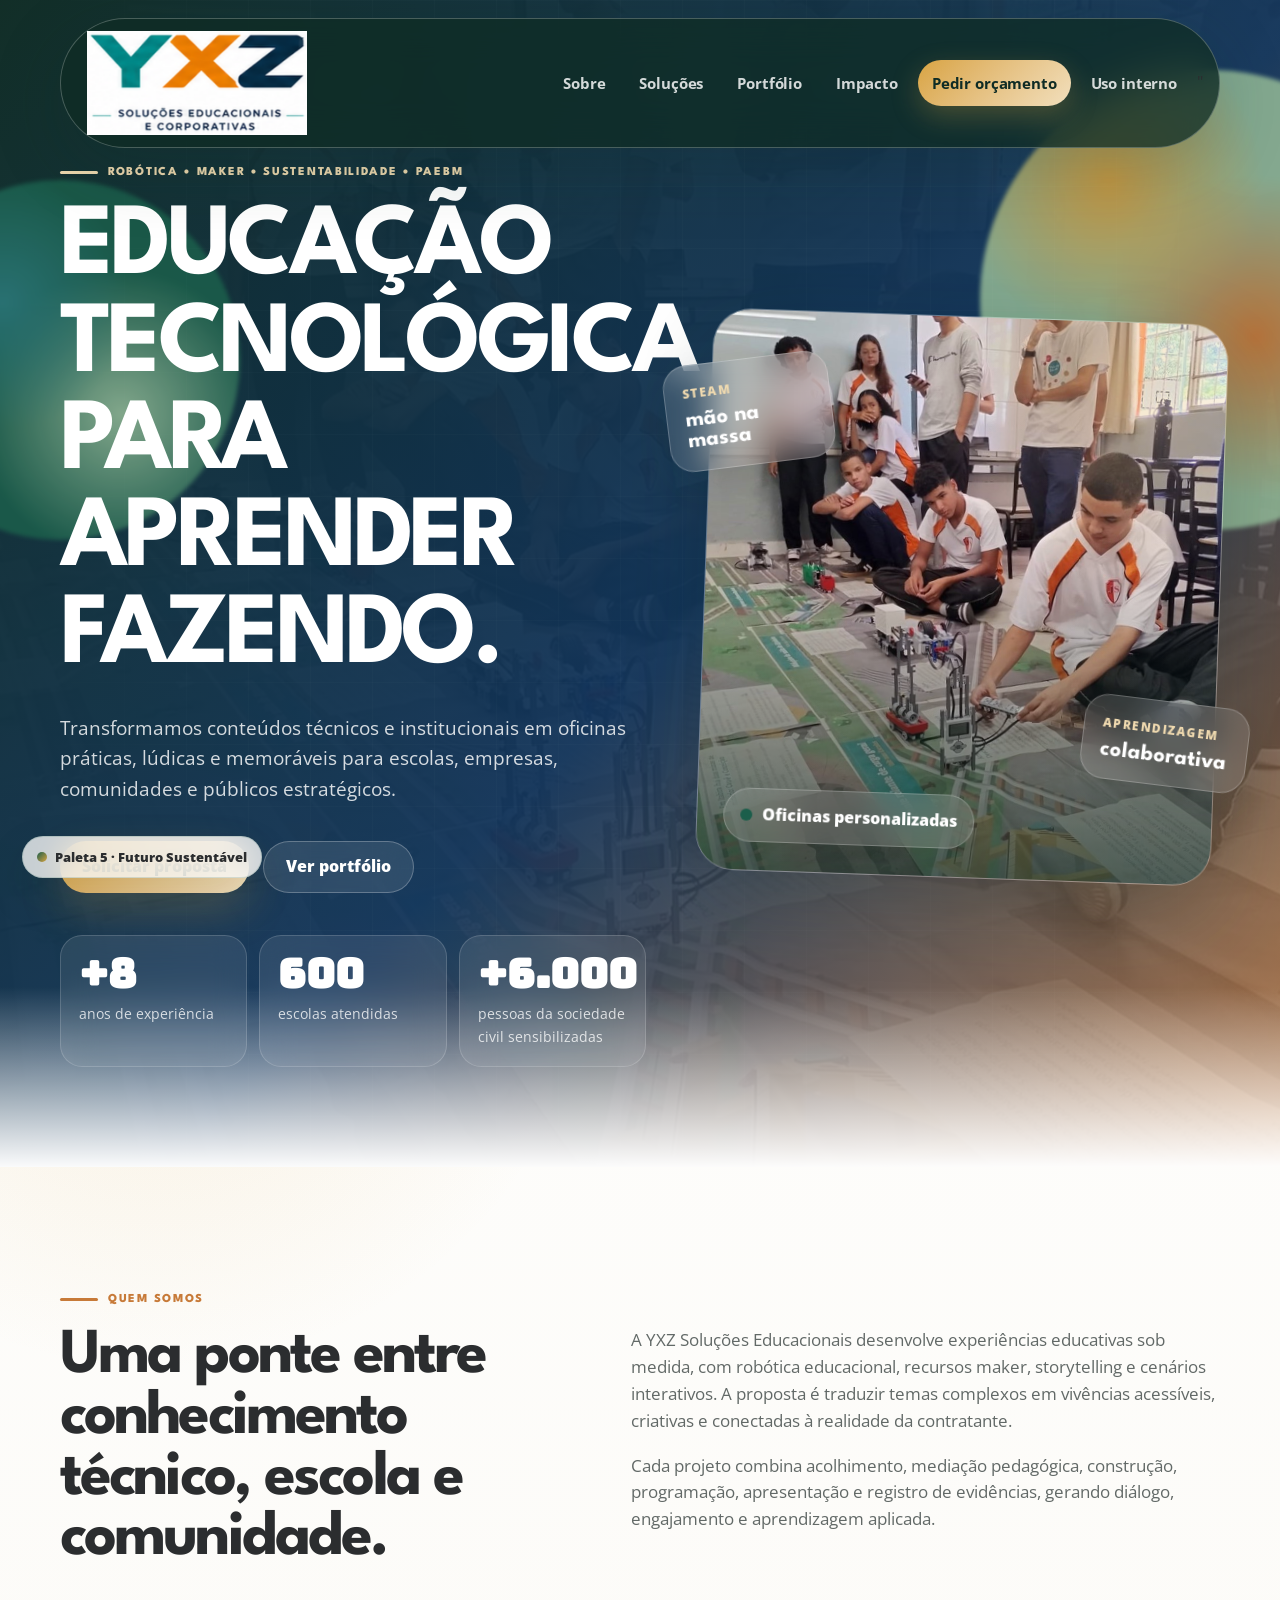
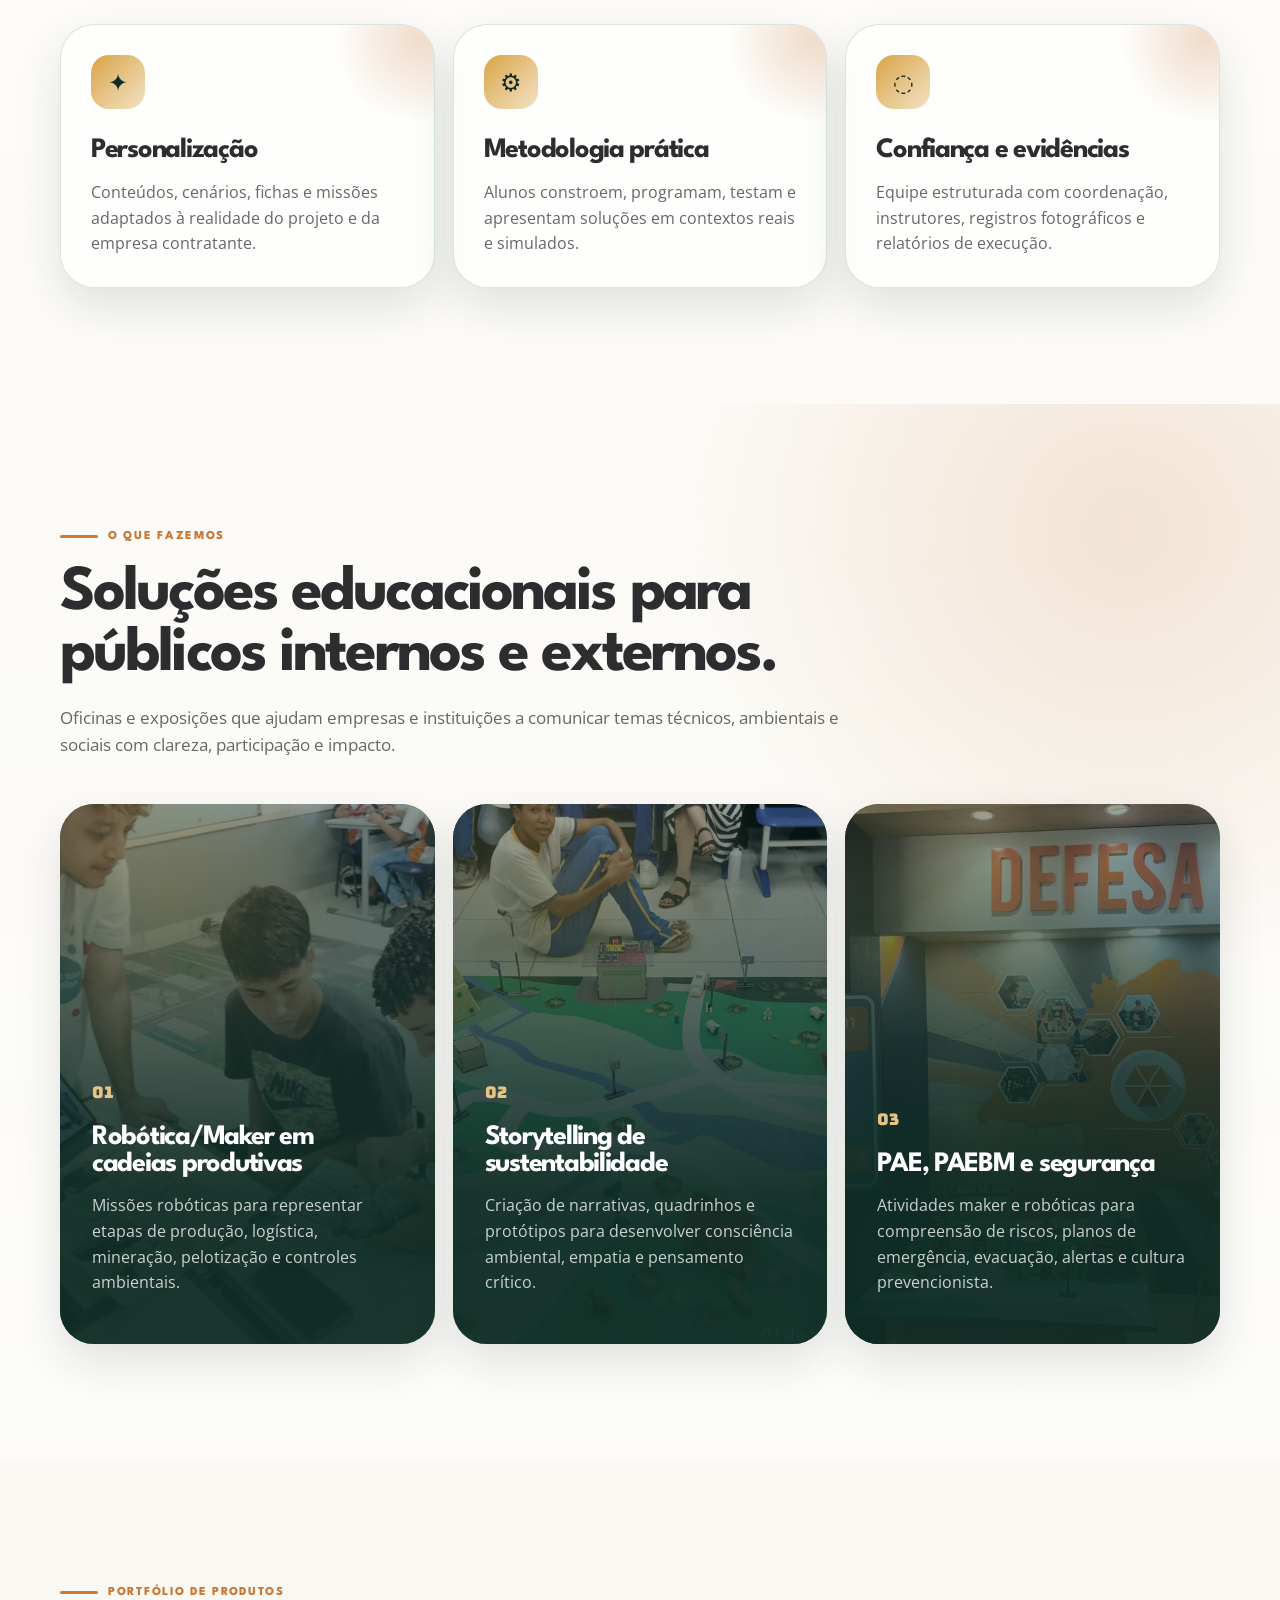
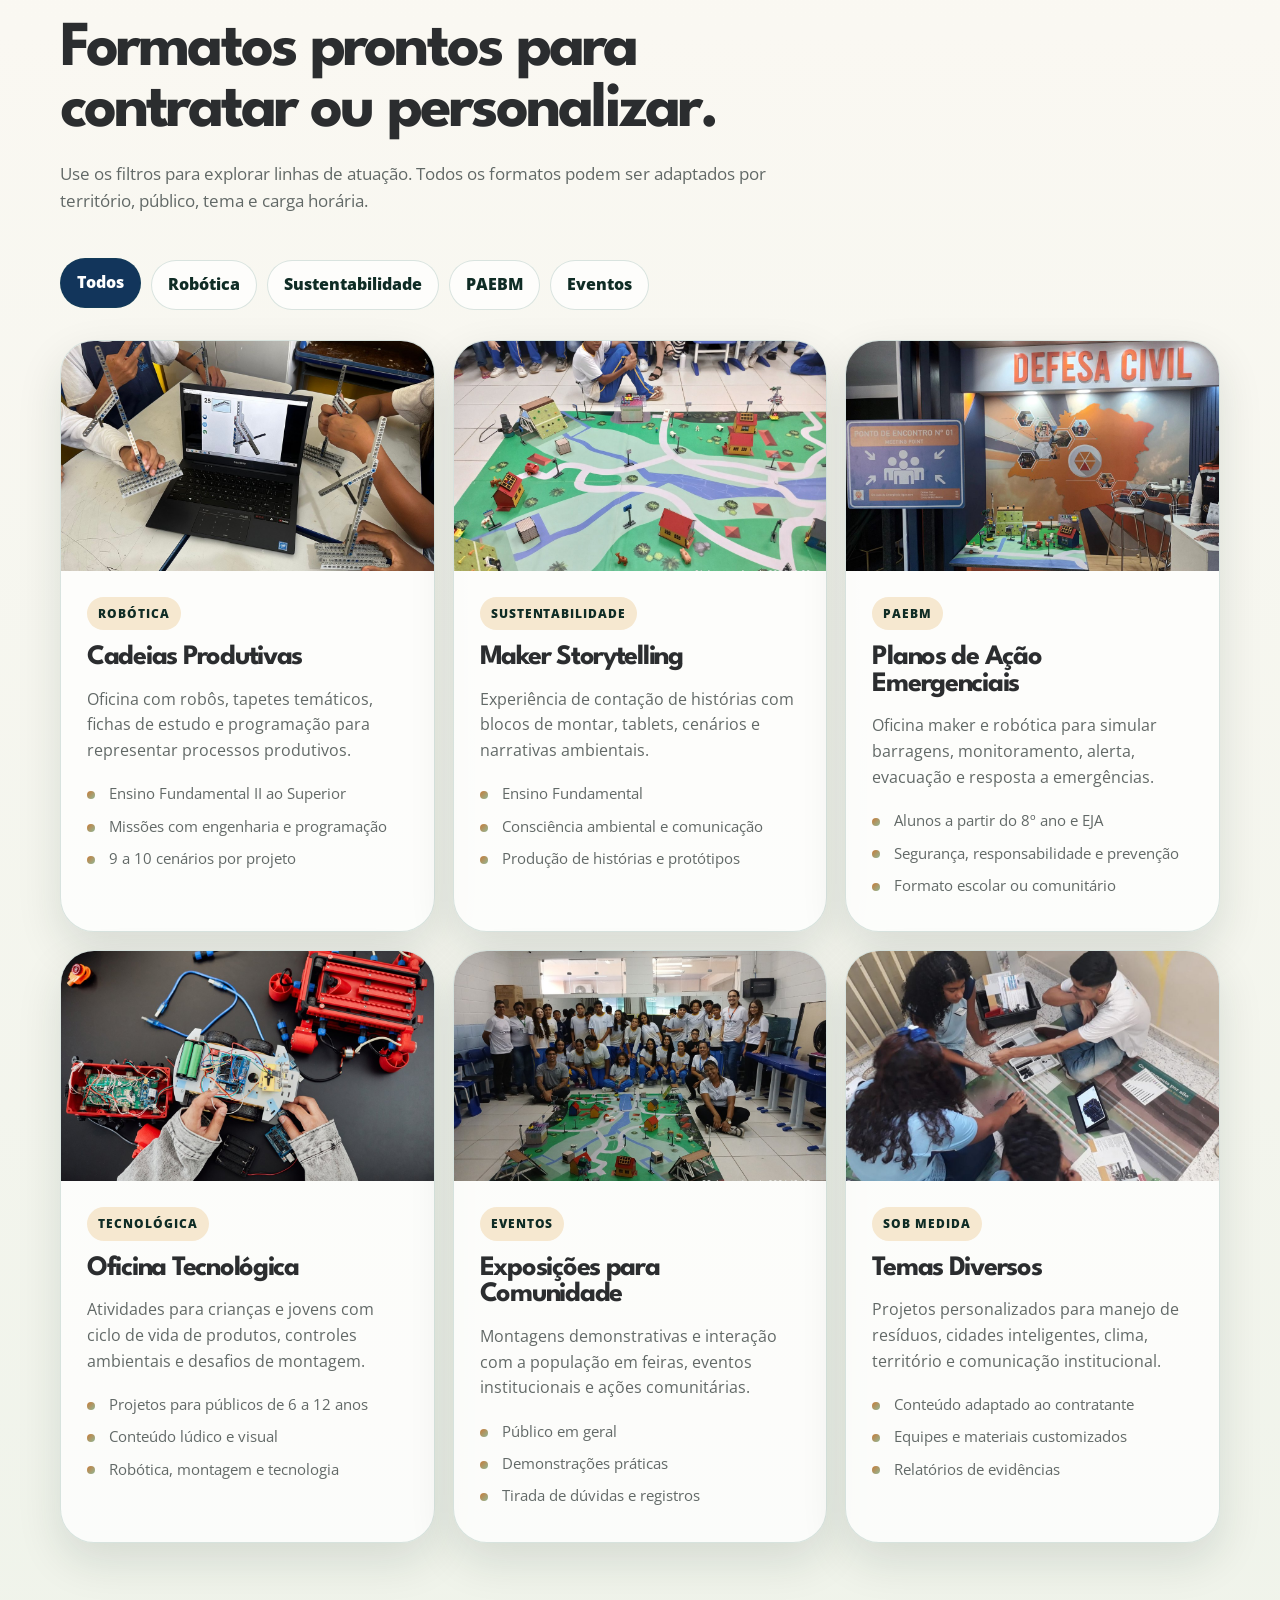
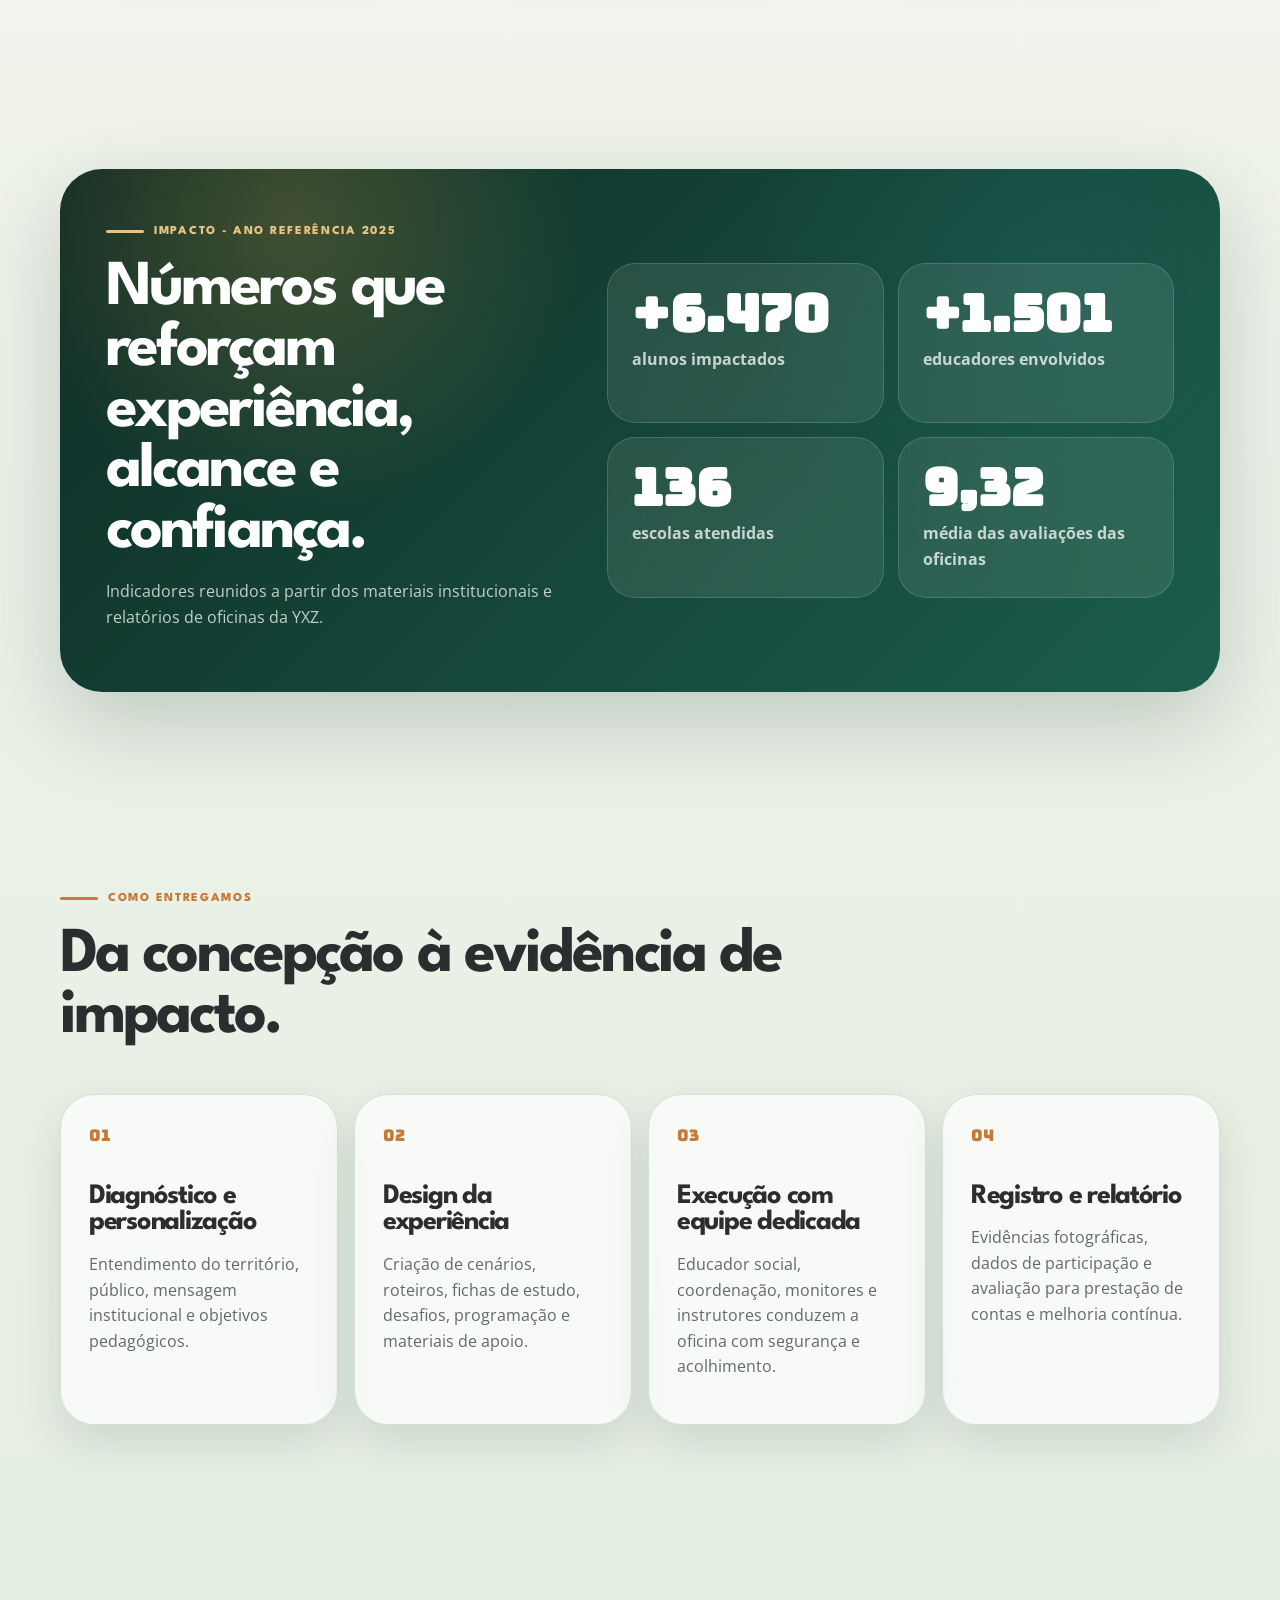
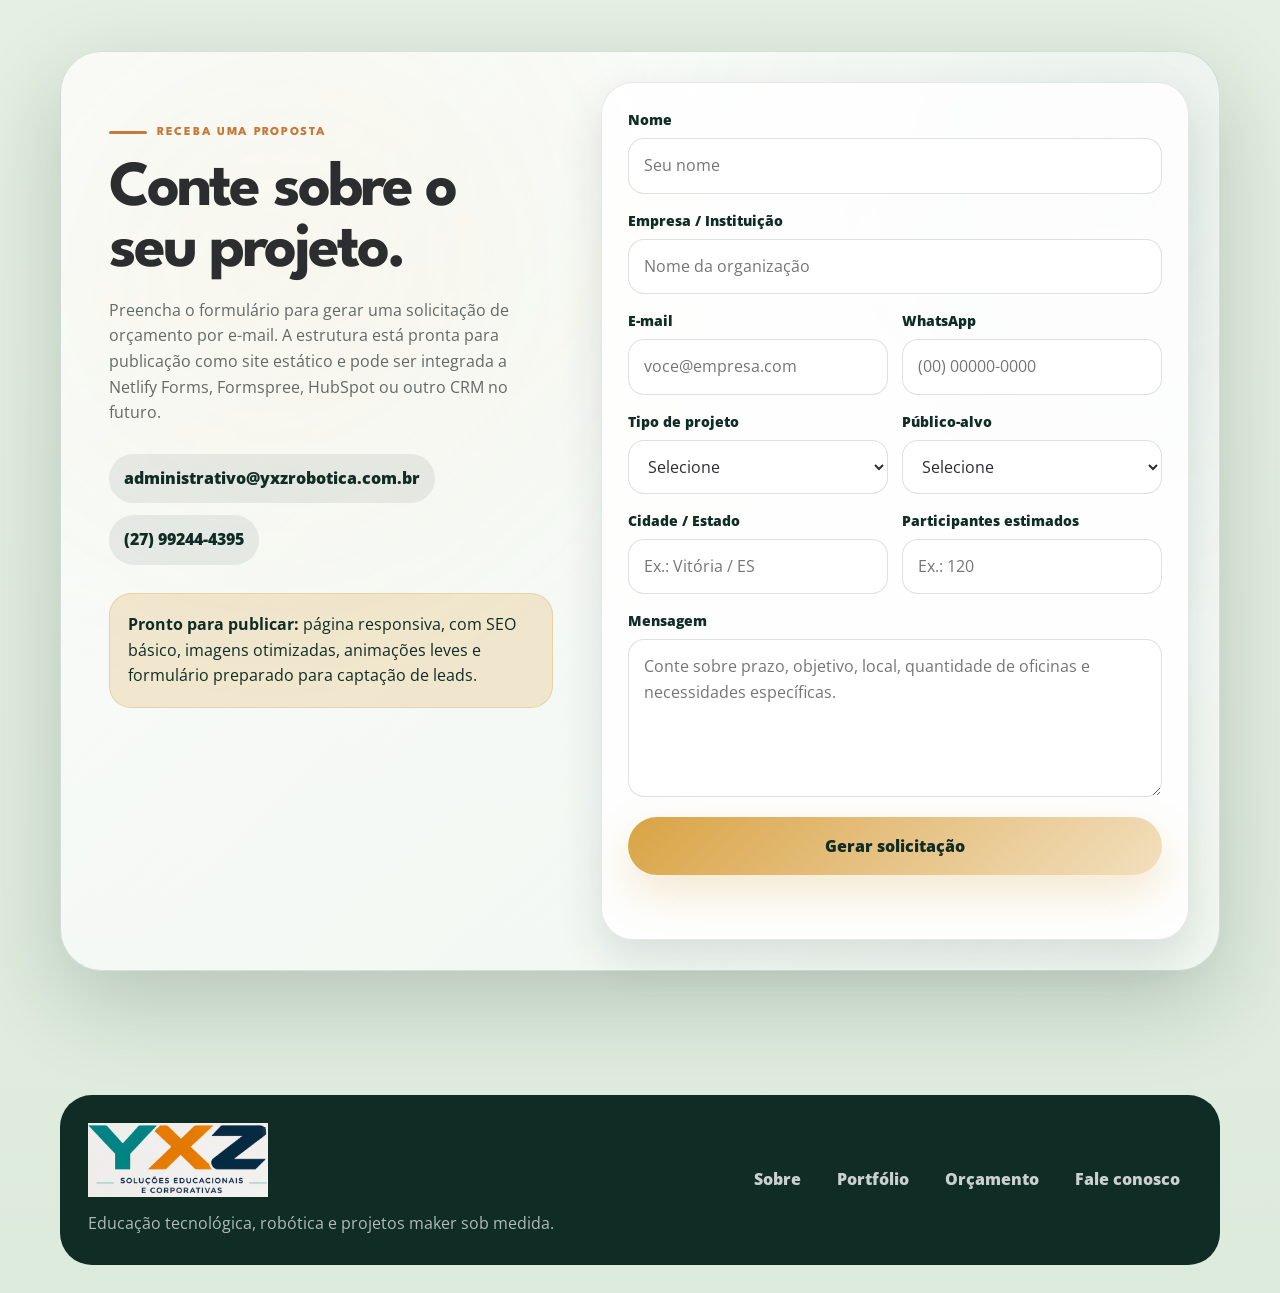
==== commit c12e75dd: "Update index.html ajuste logo rodape" ====
--- a/index.html
+++ b/index.html
@@ -417,7 +417,7 @@
 
     <footer class="site-footer" id="fale-conosco">
       <div>
-        <img src="assets/yxz-robotic-logo.png" alt="YXZROBOTIC Educação Tecnológica" width="180" height="54">
+        <img src="assets/yxz-robotic-logo.png" alt="YXZROBOTIC Educação Tecnológica" width="180" height="74">
         <p>Educação tecnológica, robótica e projetos maker sob medida.</p>
       </div>
       <div class="footer-nav">
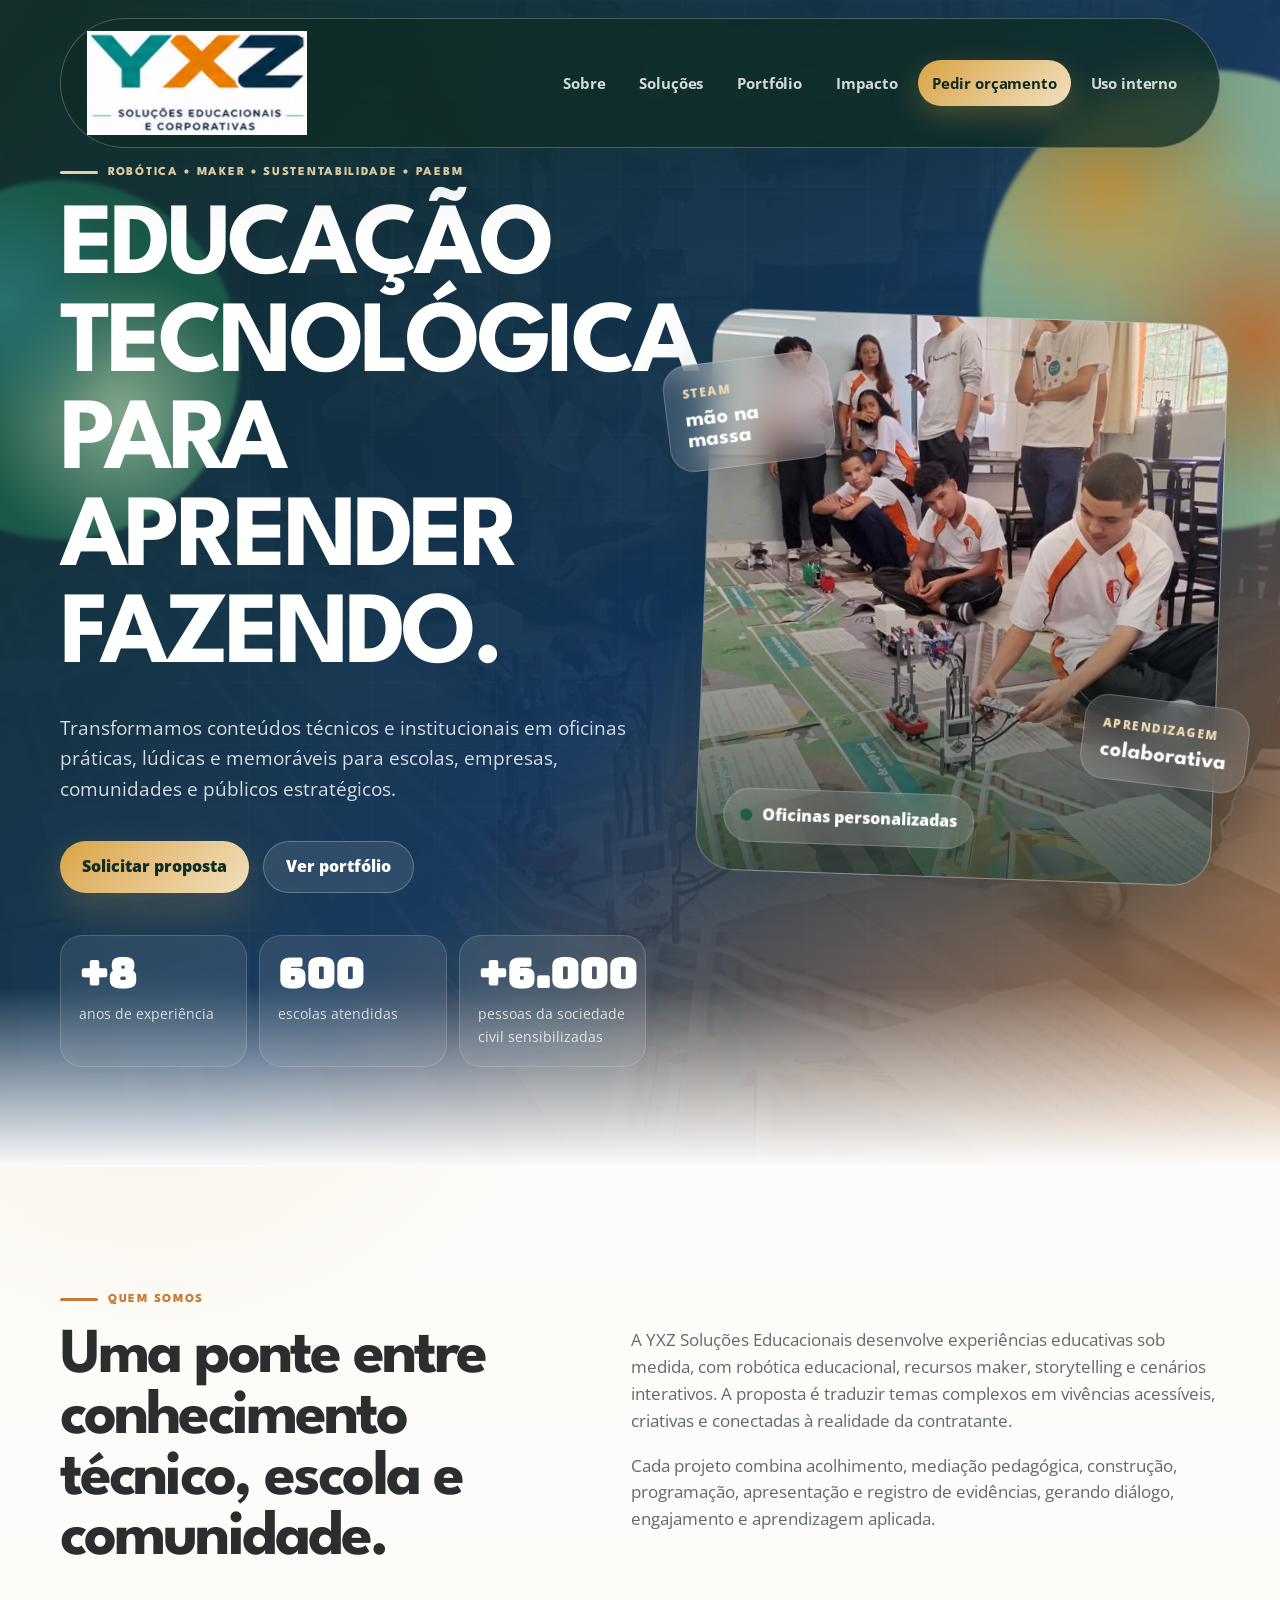
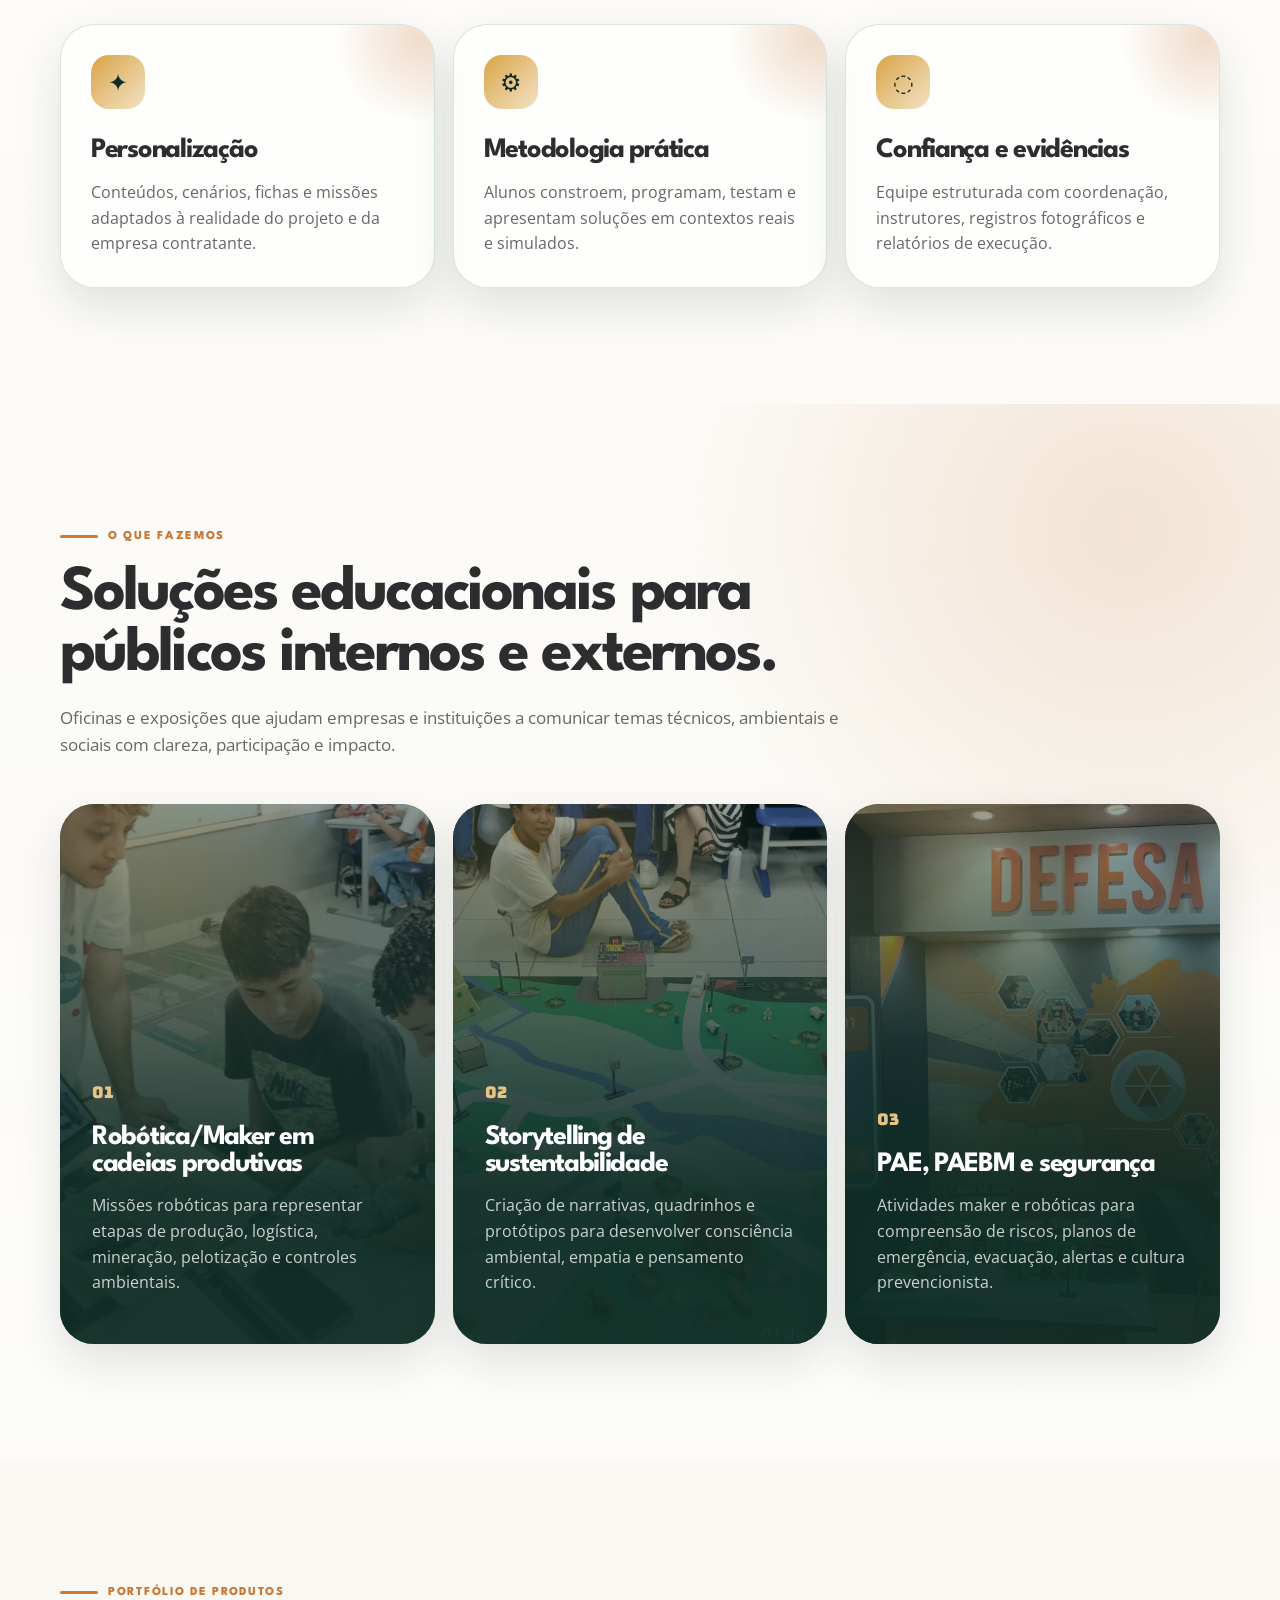
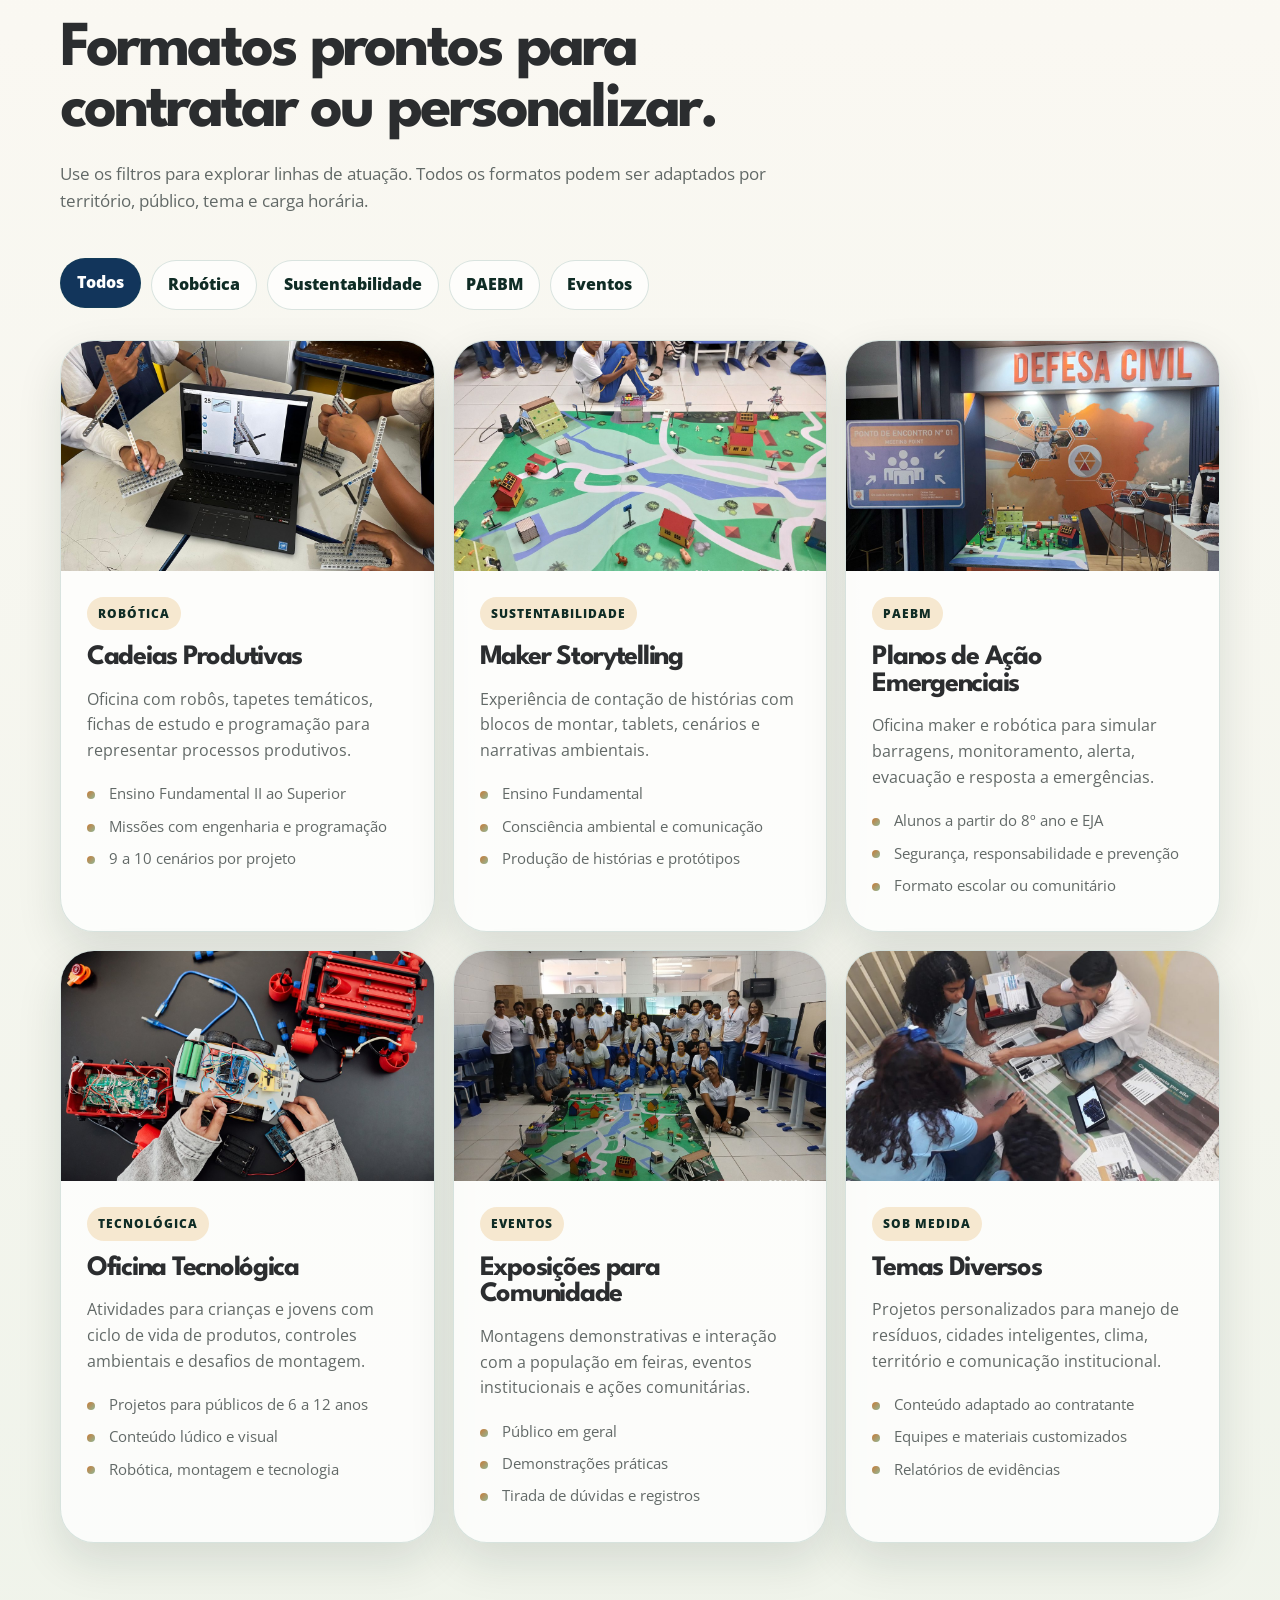
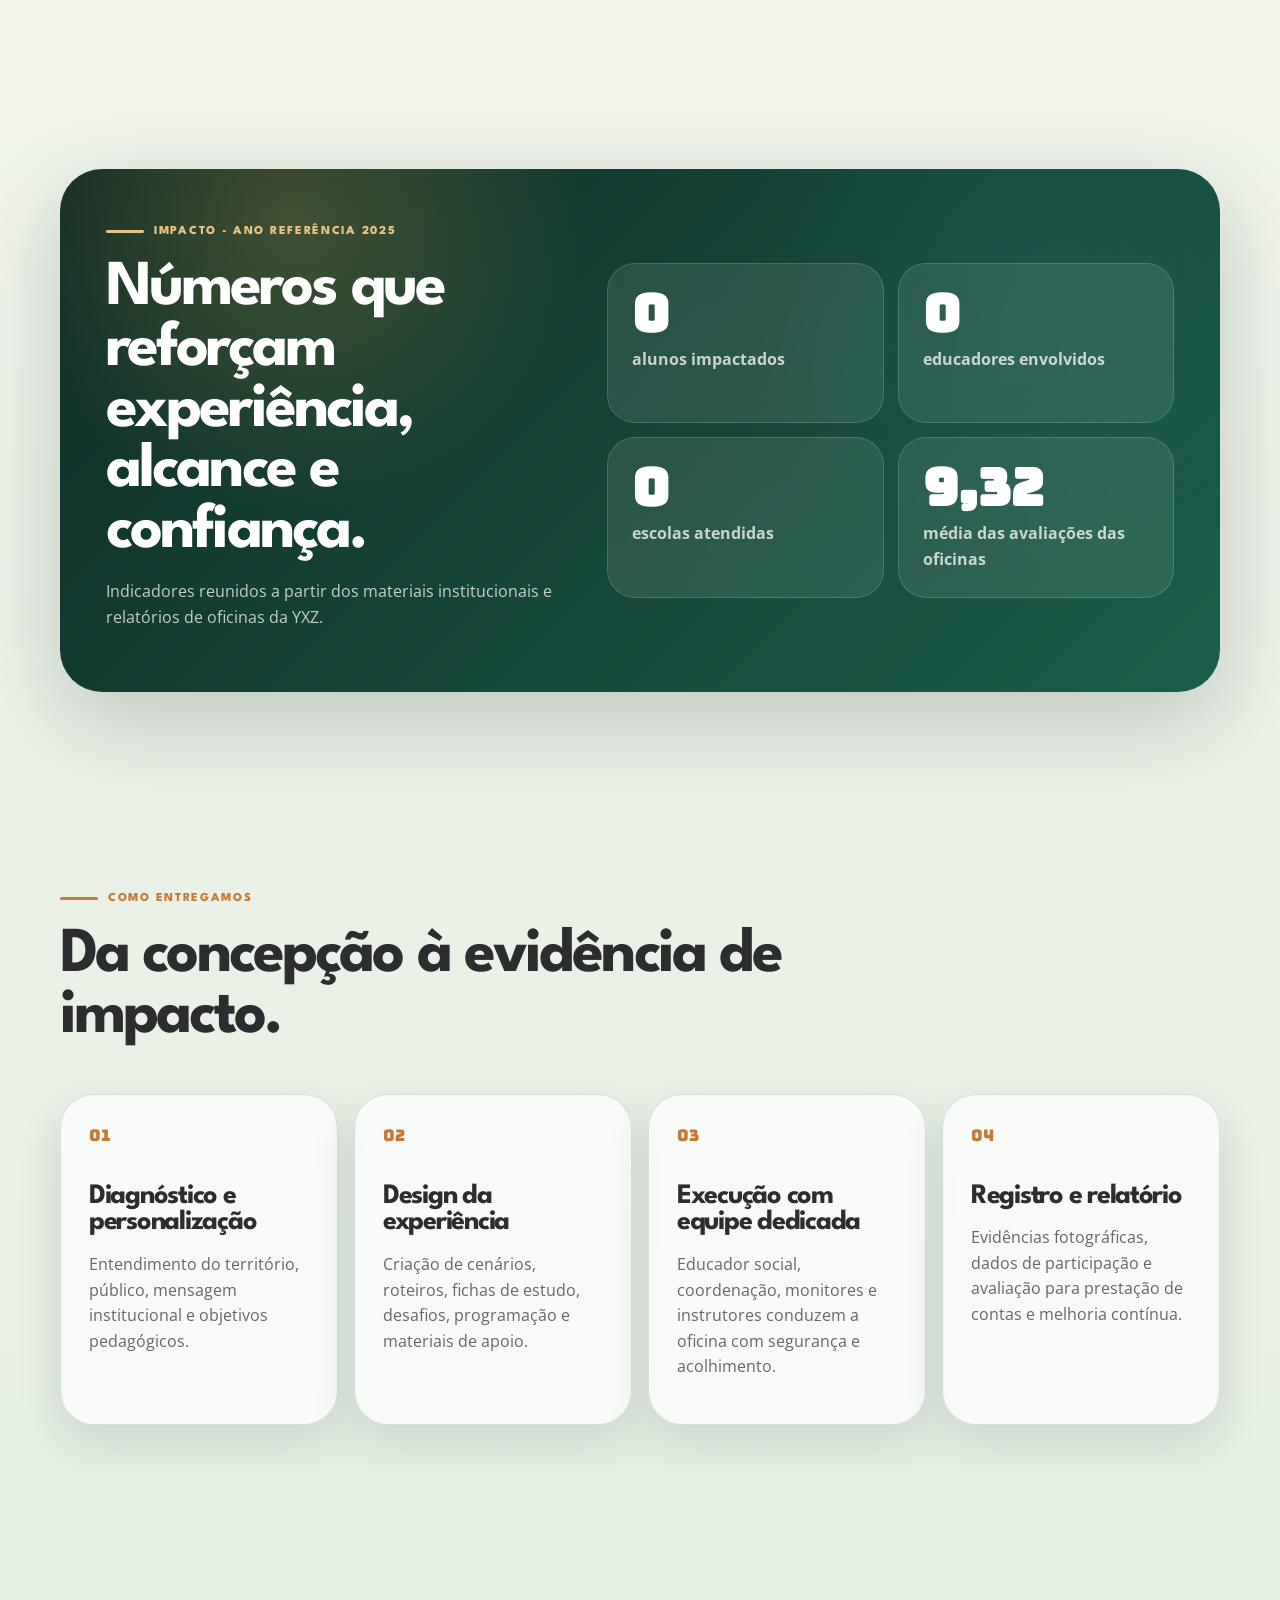
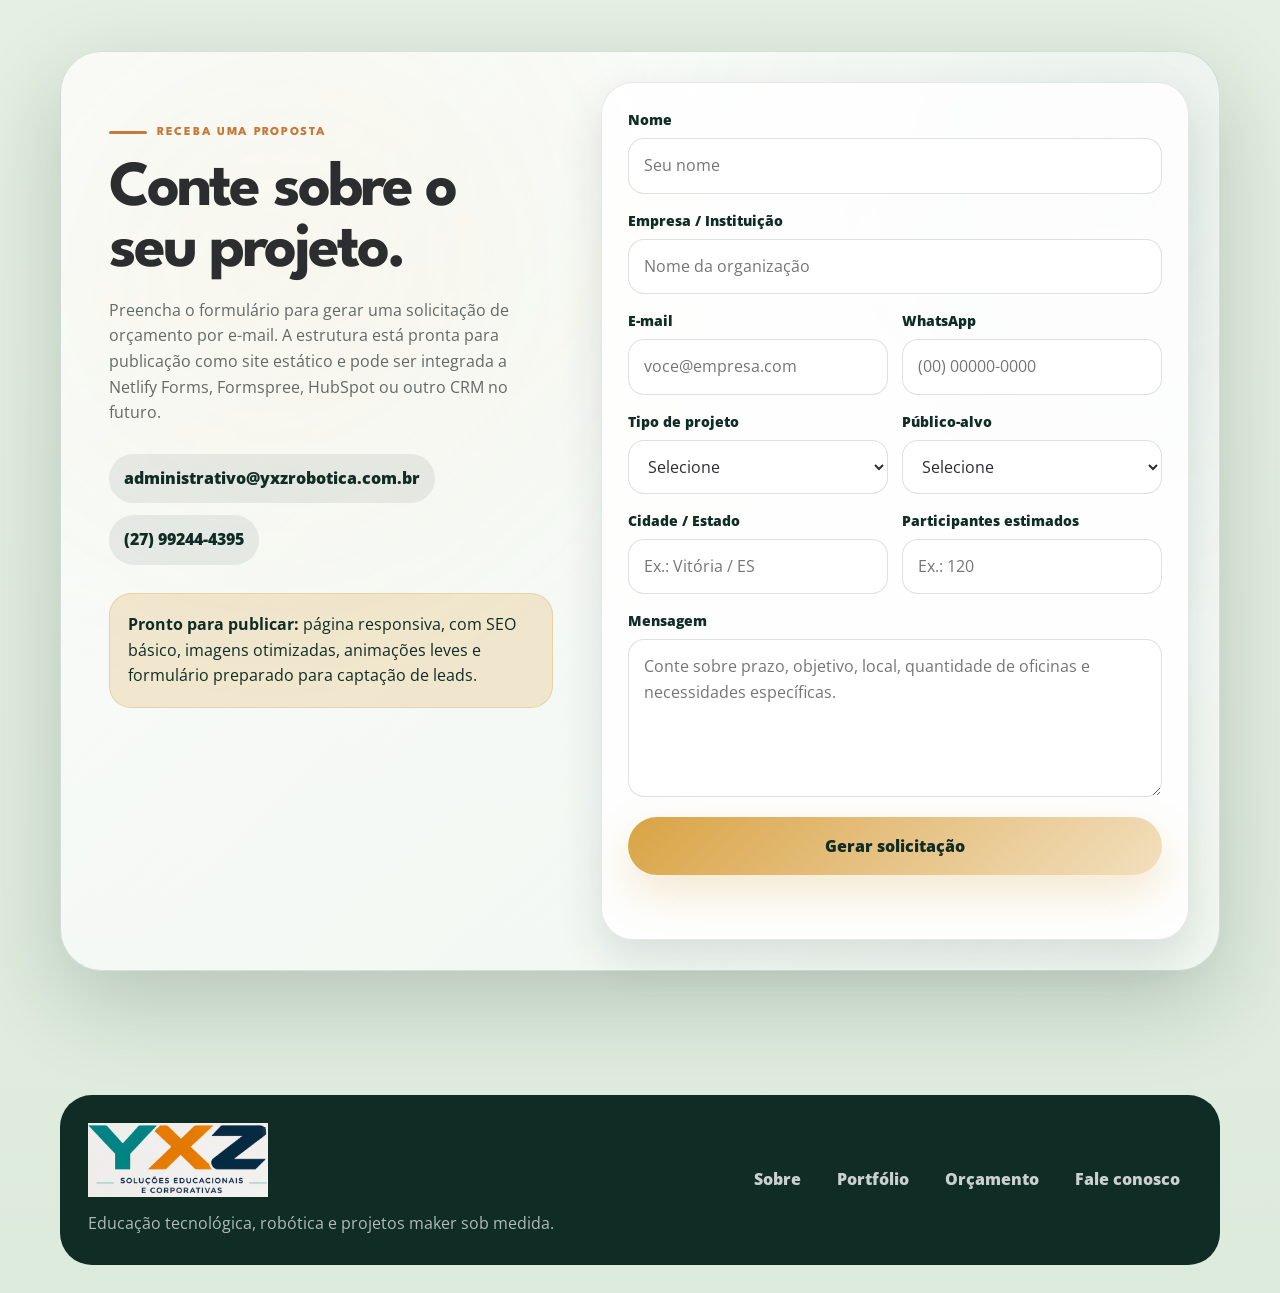
==== commit 3c5f7643: "Update index.html retirada de informações de paleta5" ====
--- a/index.html
+++ b/index.html
@@ -441,6 +441,5 @@
     "telephone": "+55 27 99244-4395"
   }
   </script>
-  <div class="palette-test-badge">Paleta 5 · Futuro Sustentável</div>
 </body>
 </html>
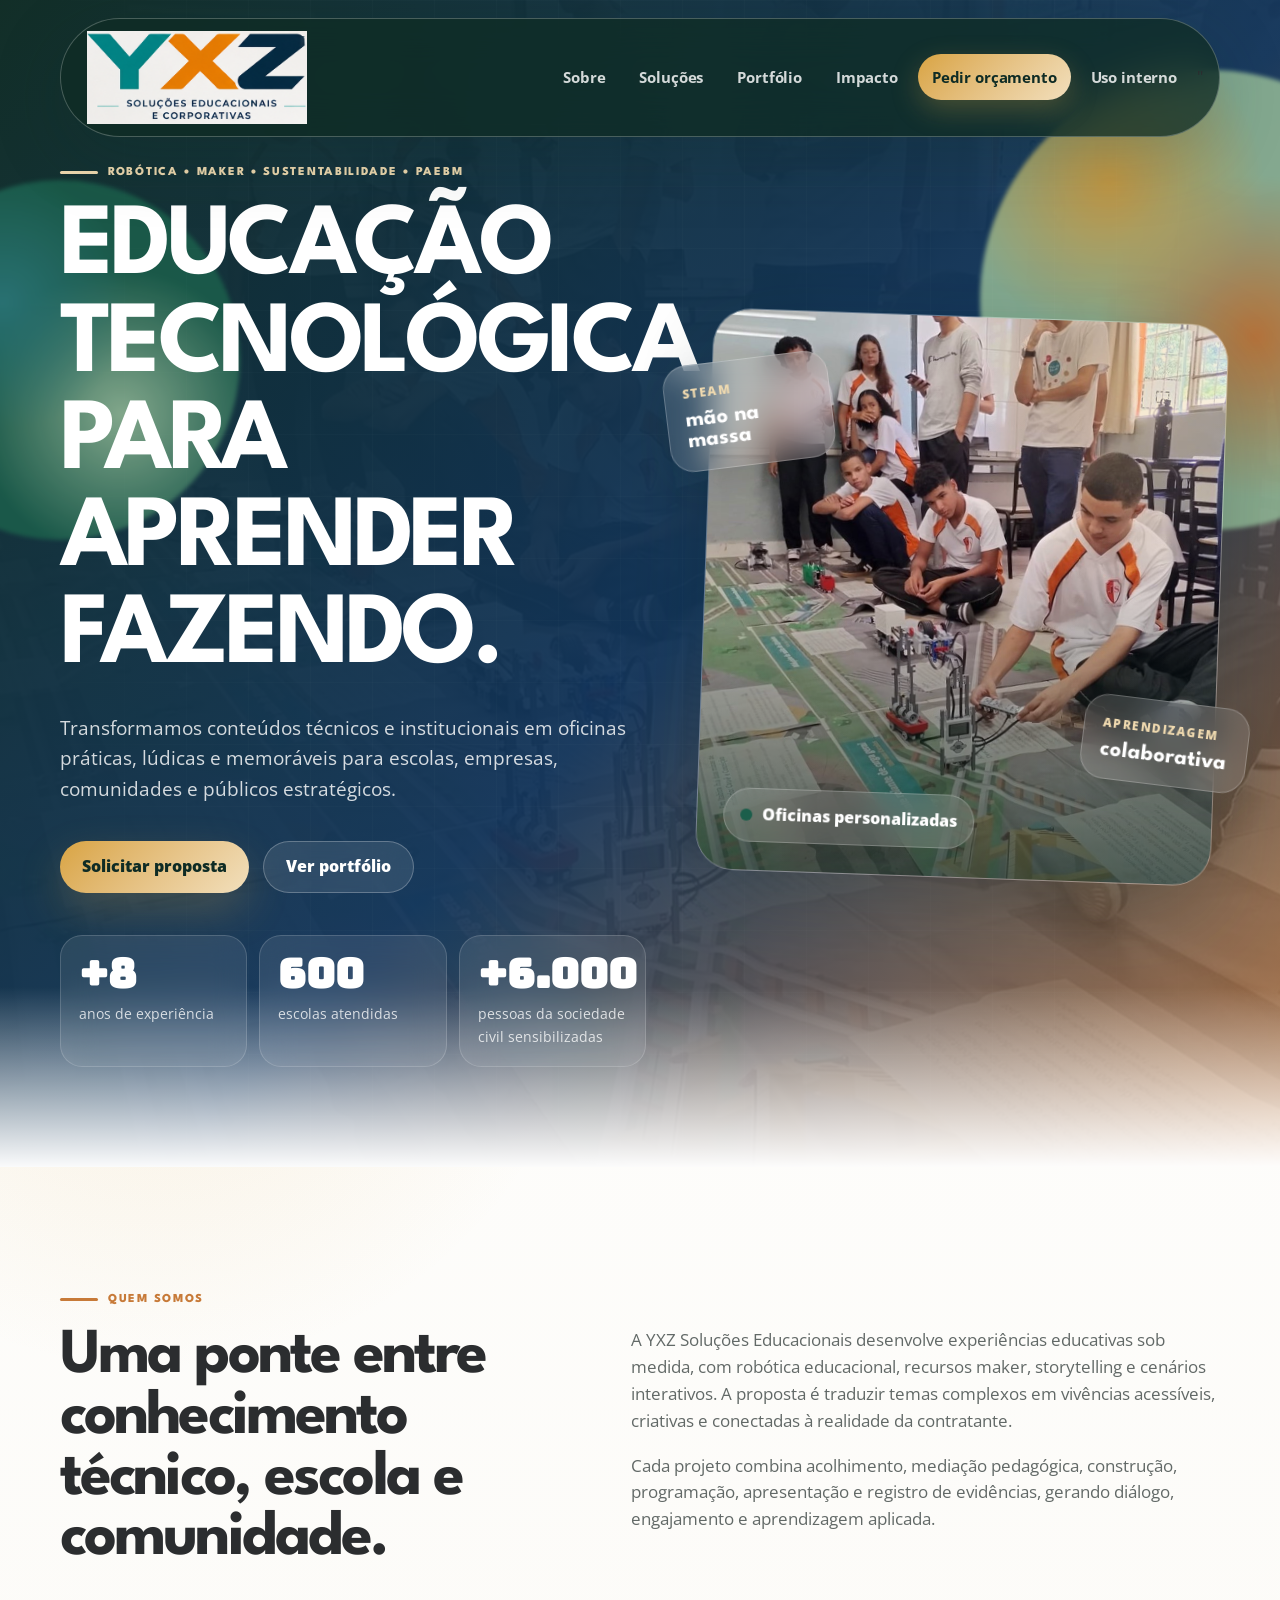
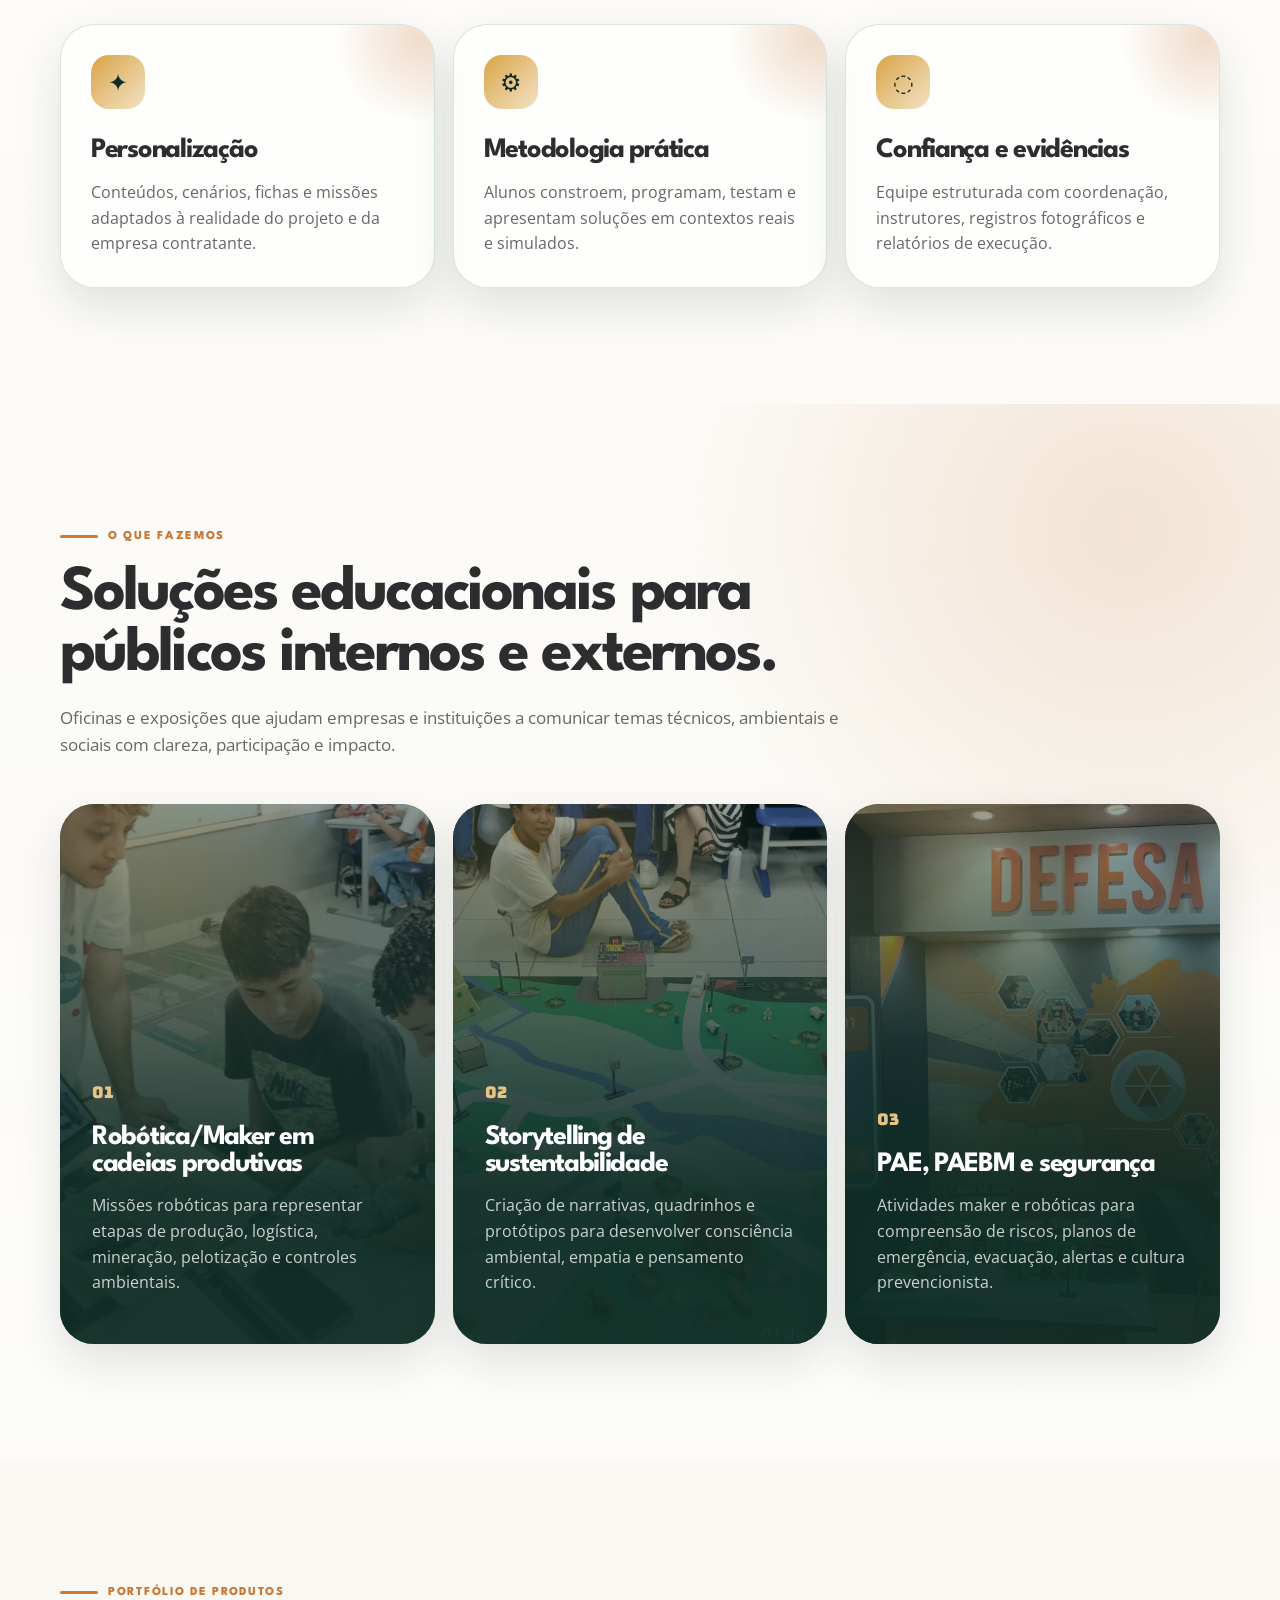
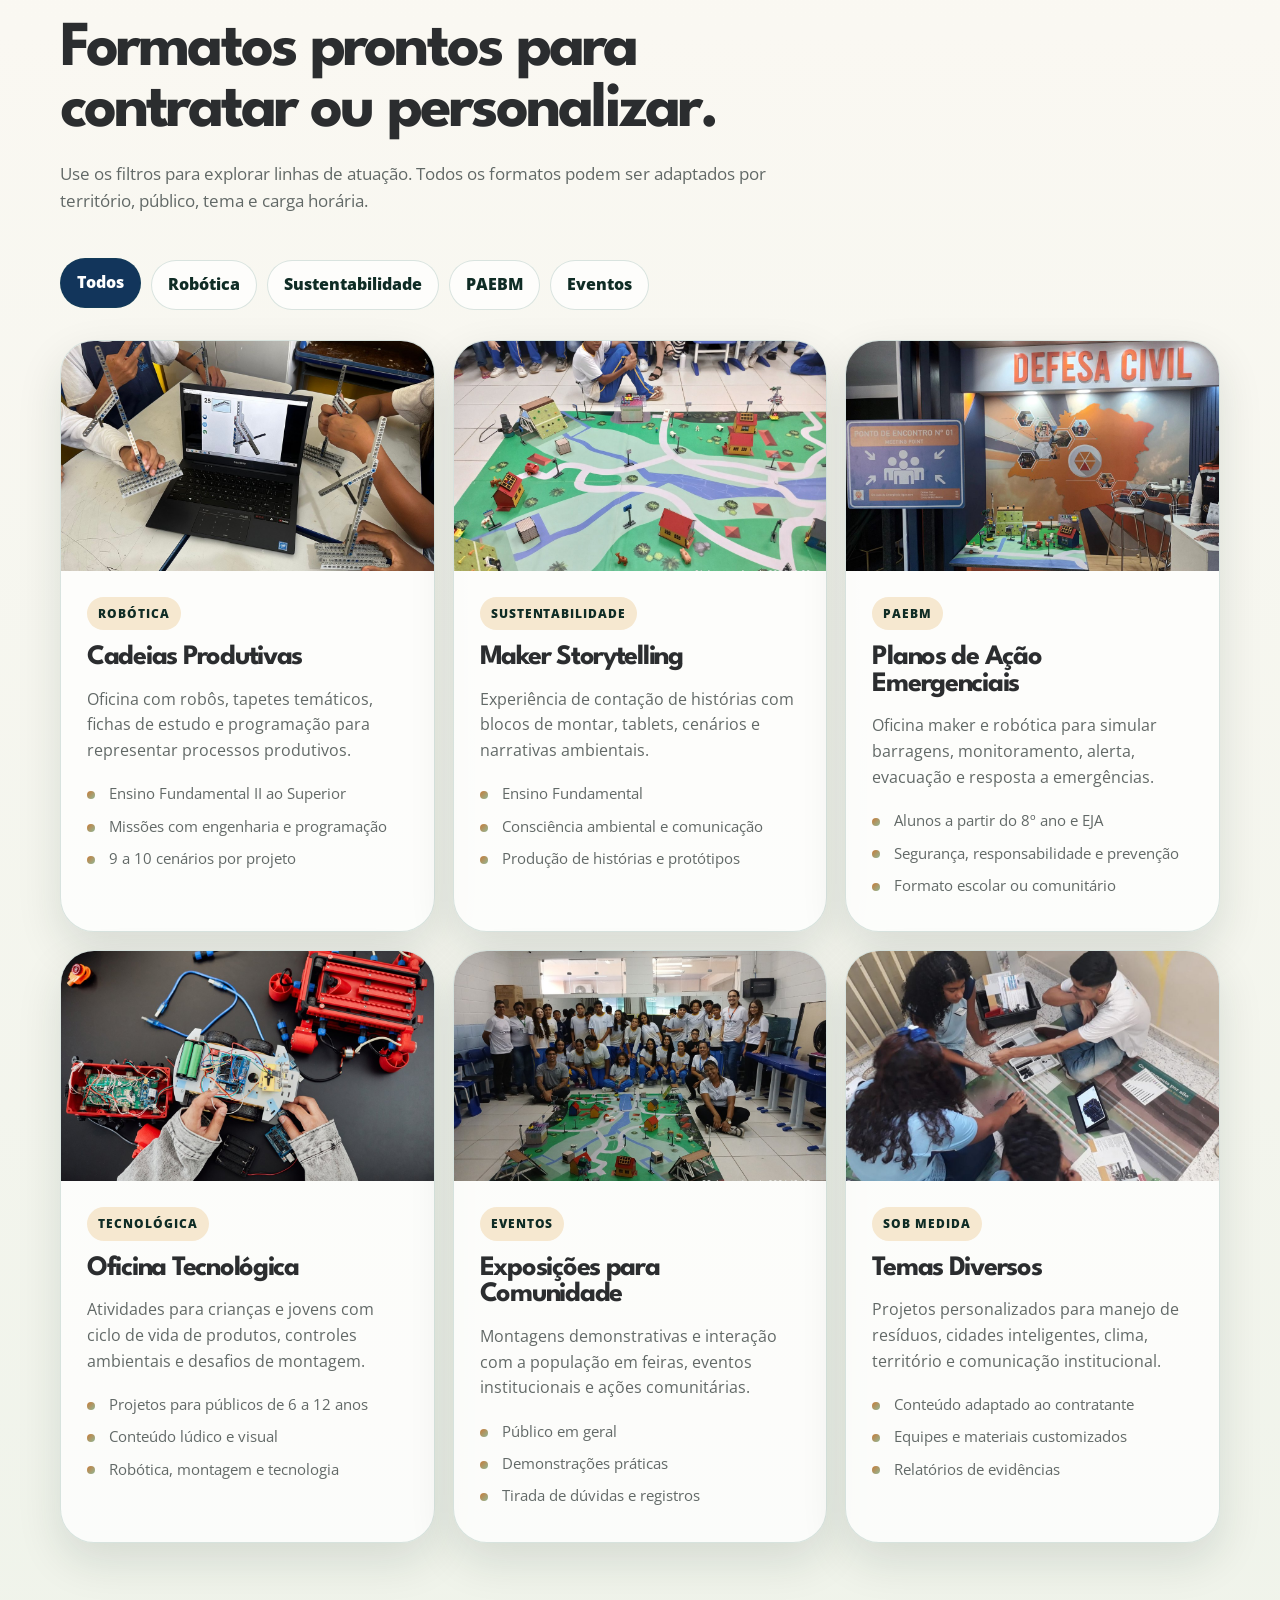
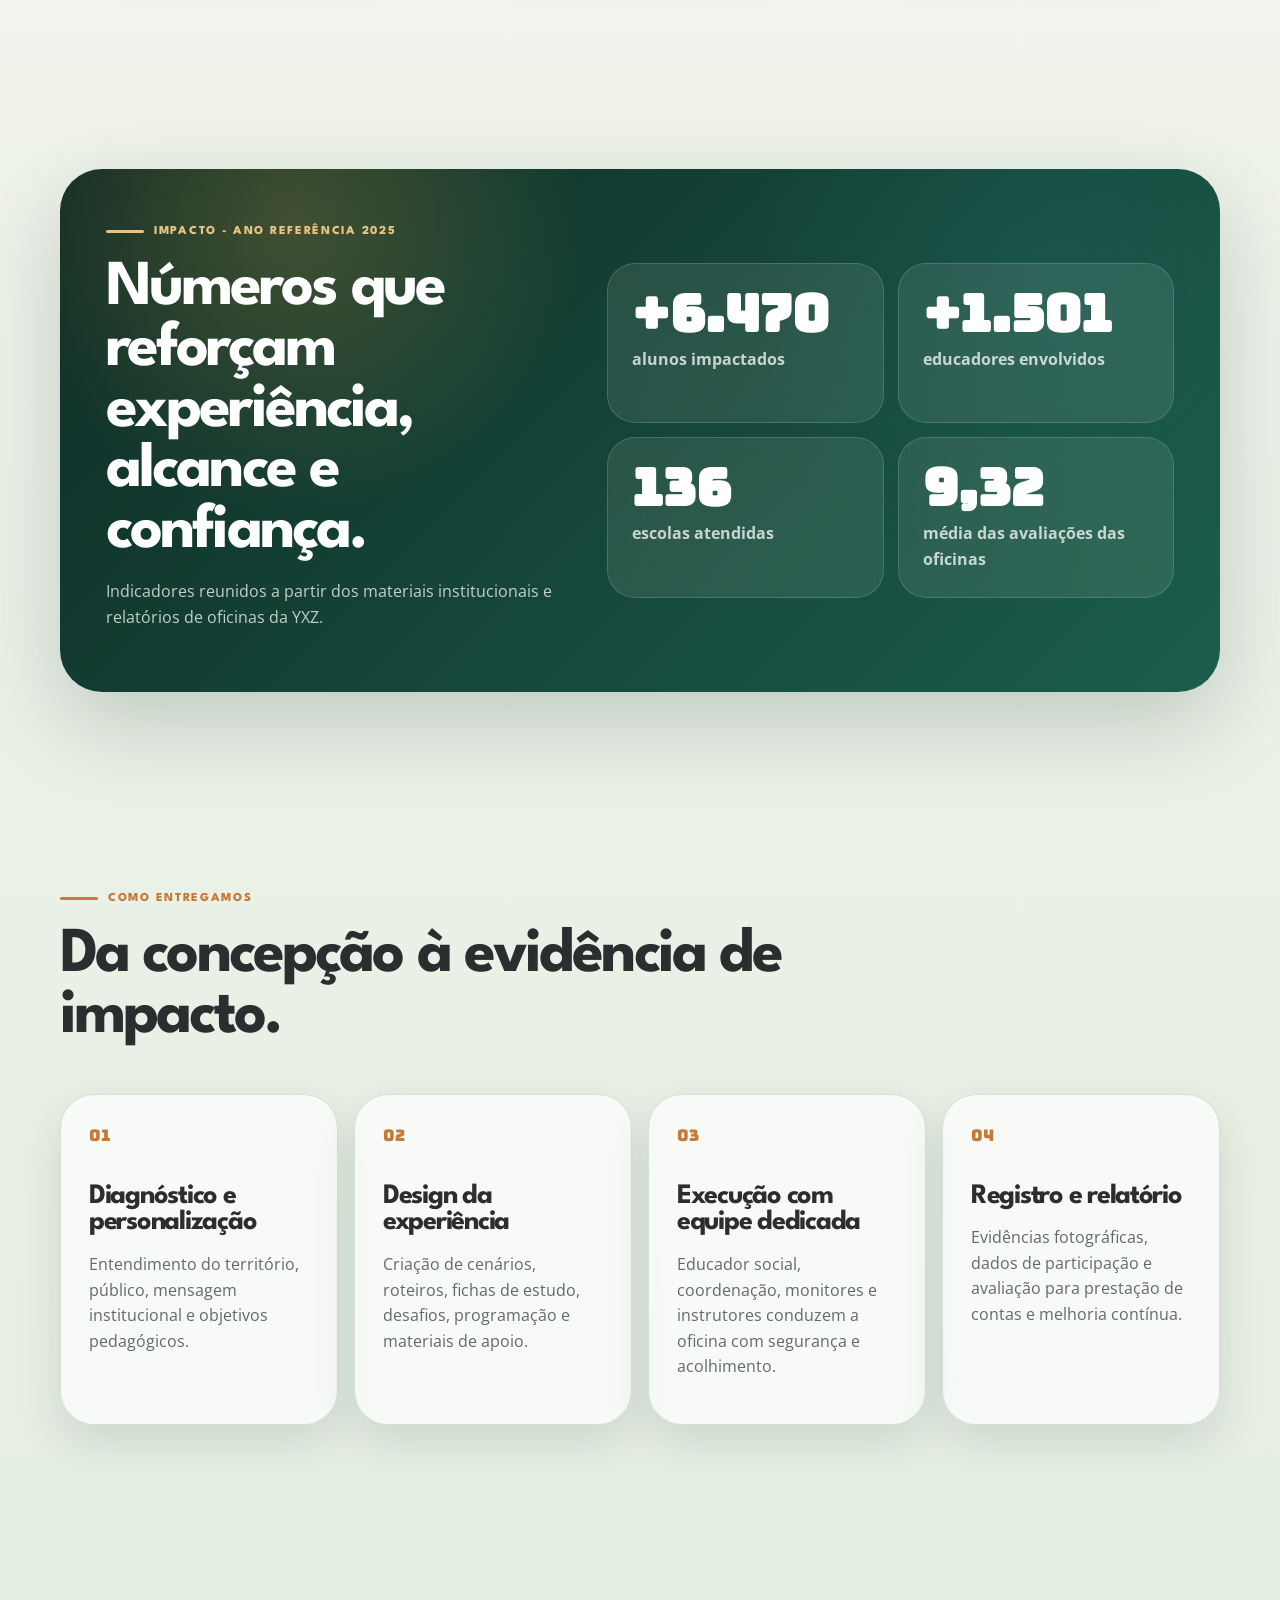
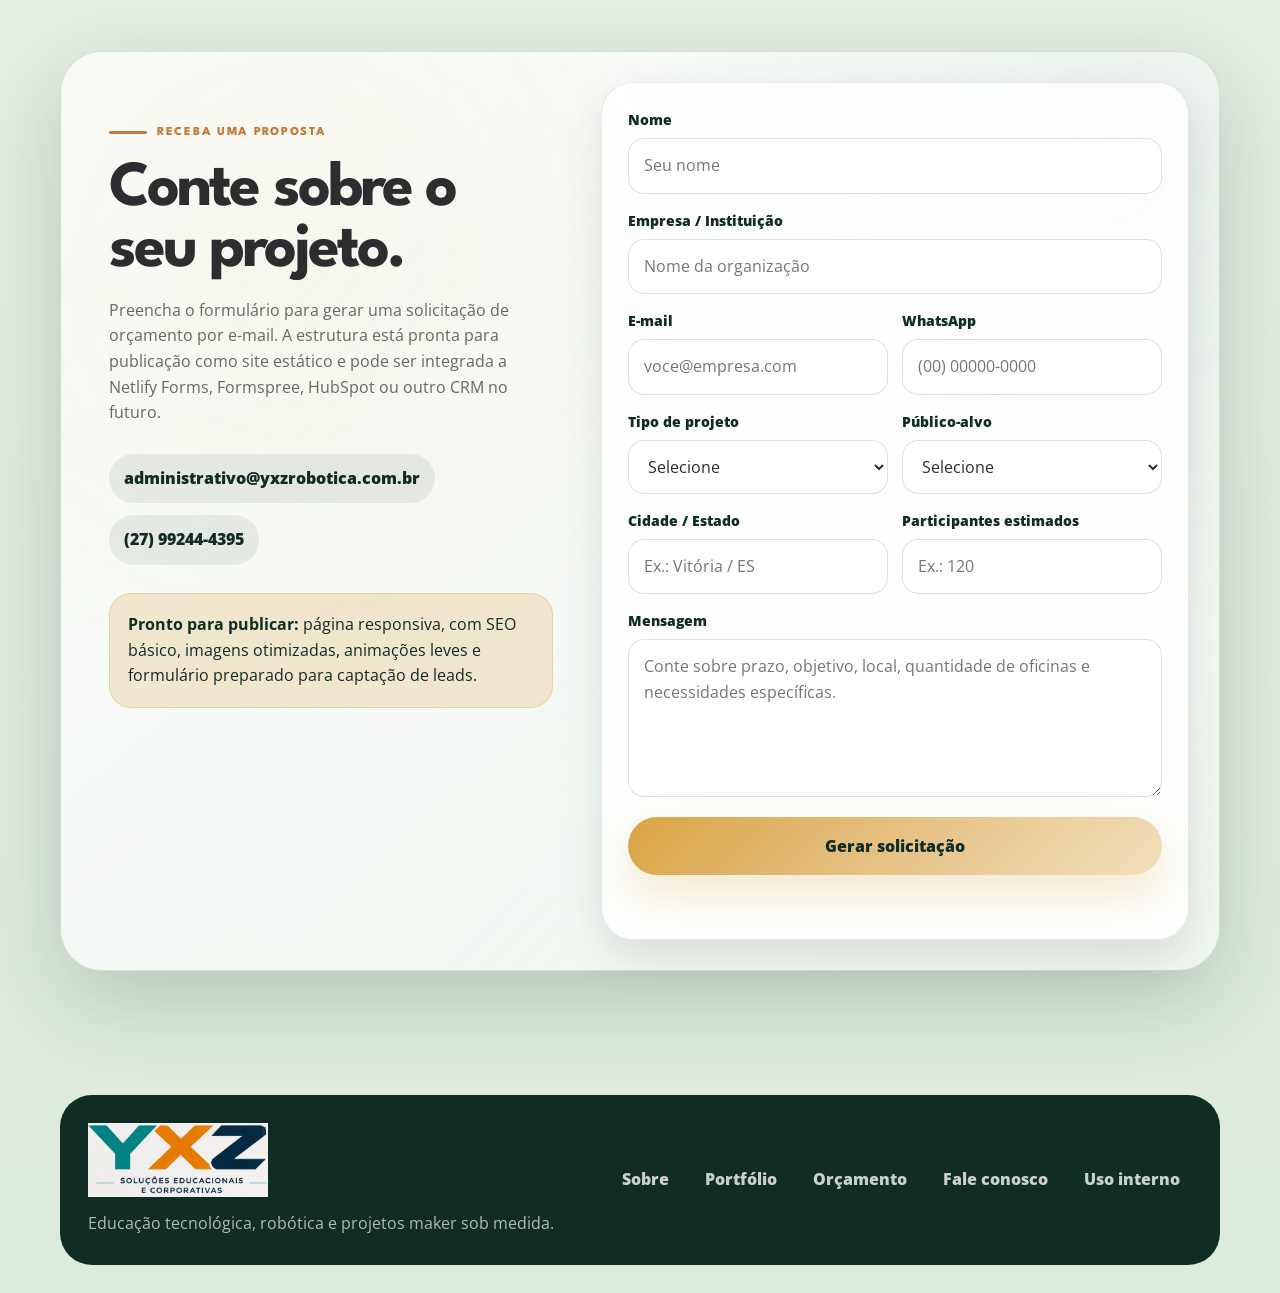
==== commit 315fc527: "Update index.html ajuste de logo e link de uso interno" ====
--- a/index.html
+++ b/index.html
@@ -20,7 +20,7 @@
   <div class="site-shell">
     <header class="site-header" data-header>
       <a class="brand" href="#inicio" aria-label="YXZ Robotic - início">
-        <img src="assets/yxz-robotic-logo-white.png" alt="YXZROBOTIC Educação Tecnológica" width="250" height="64">
+        <img src="assets/yxz-robotic-logo.png" alt="YXZROBOTIC Educação Tecnológica" width="180" height="74">
       </a>
 
       <button class="nav-toggle" aria-label="Abrir menu" aria-expanded="false" data-nav-toggle>
@@ -425,6 +425,7 @@
         <a href="#portfolio">Portfólio</a>
         <a href="#orcamento">Orçamento</a>
         <a href="mailto:administrativo@yxzrobotica.com.br">Fale conosco</a>
+        <a href="#intranet">Uso interno</a>
       </div>
     </footer>
   </div>
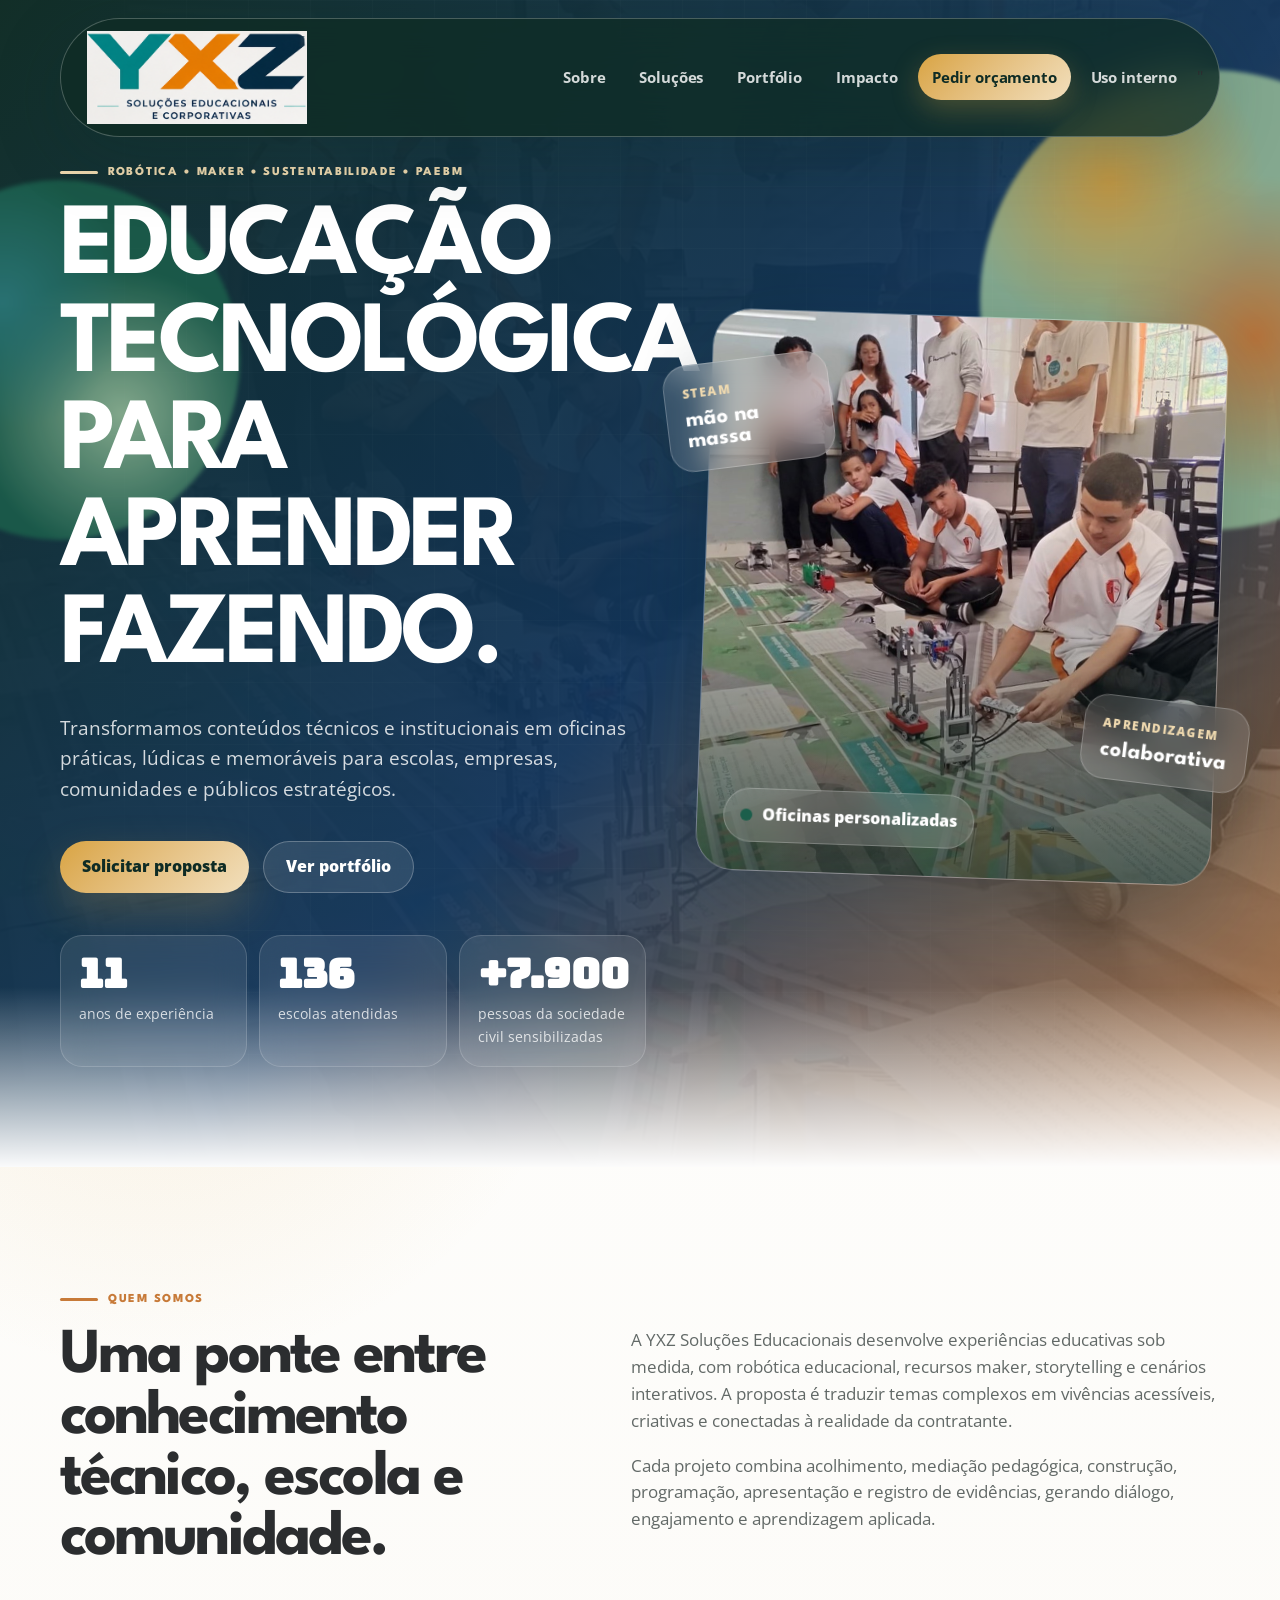
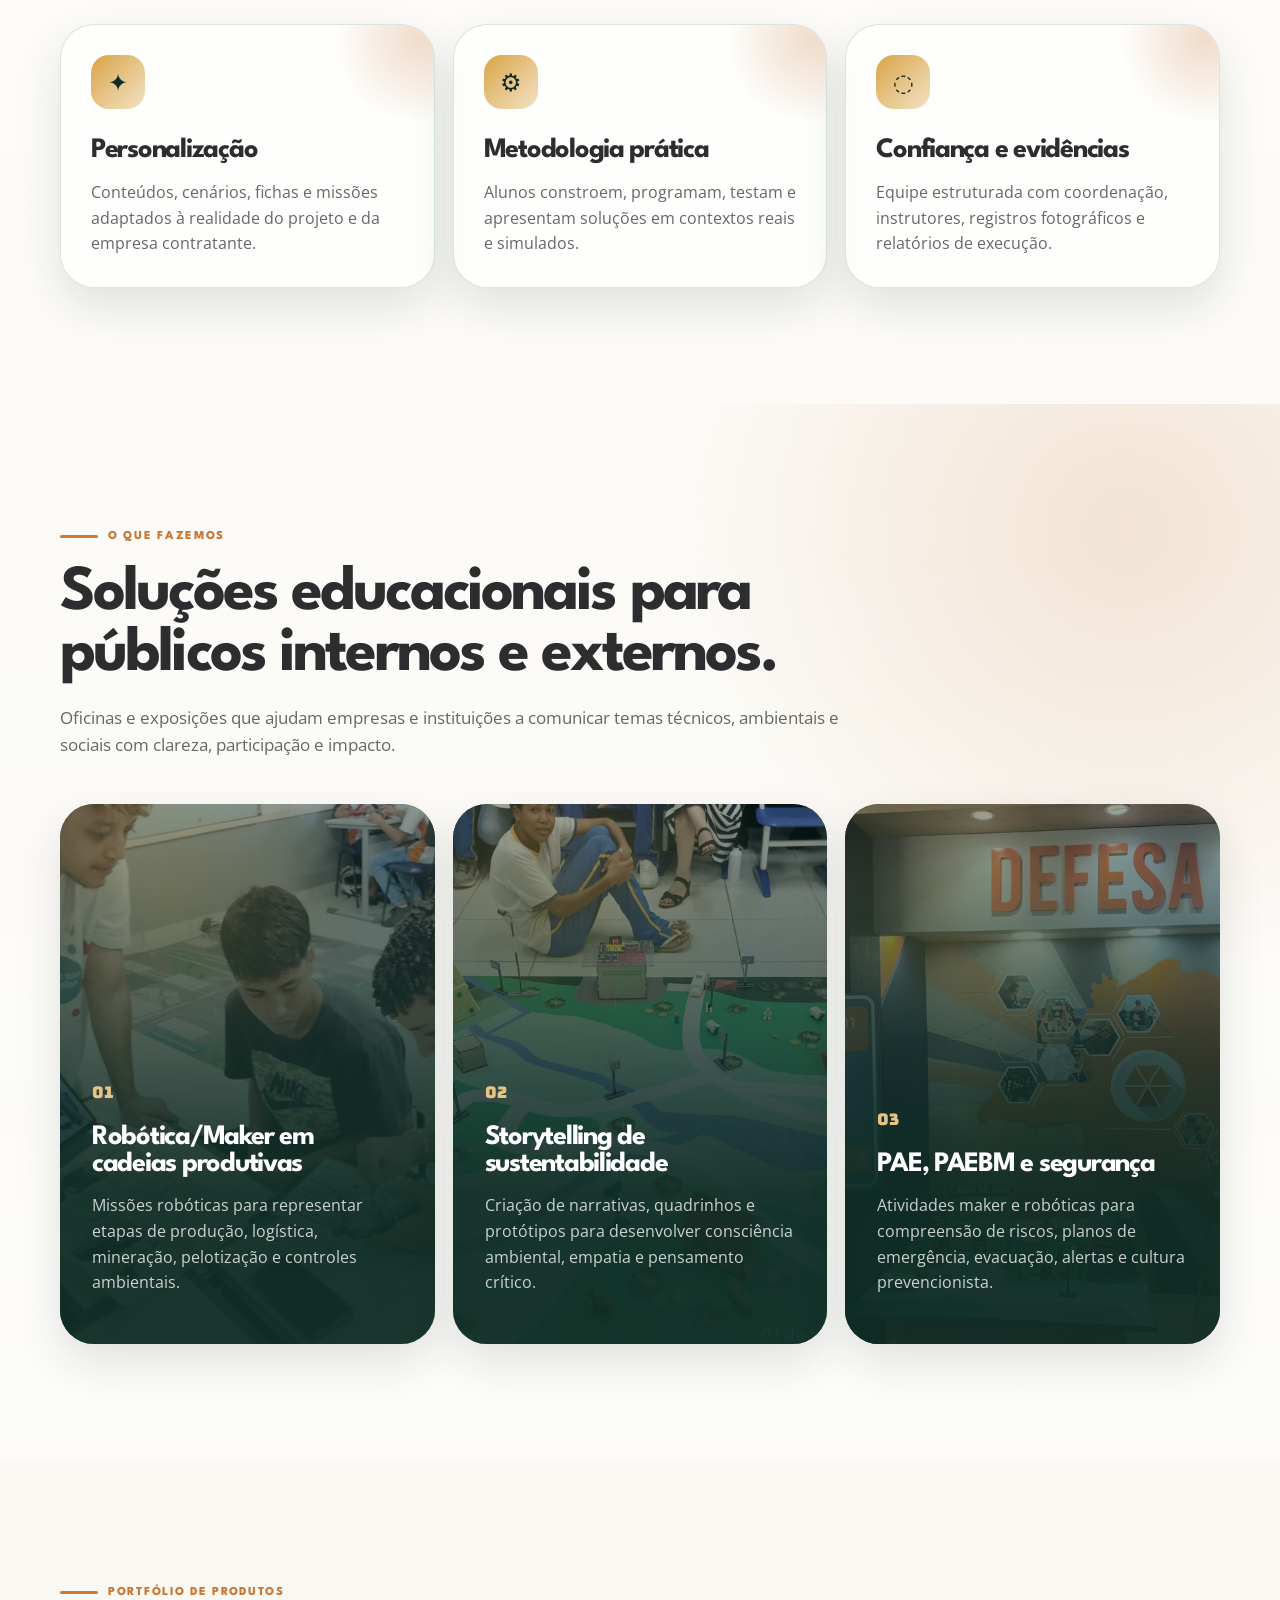
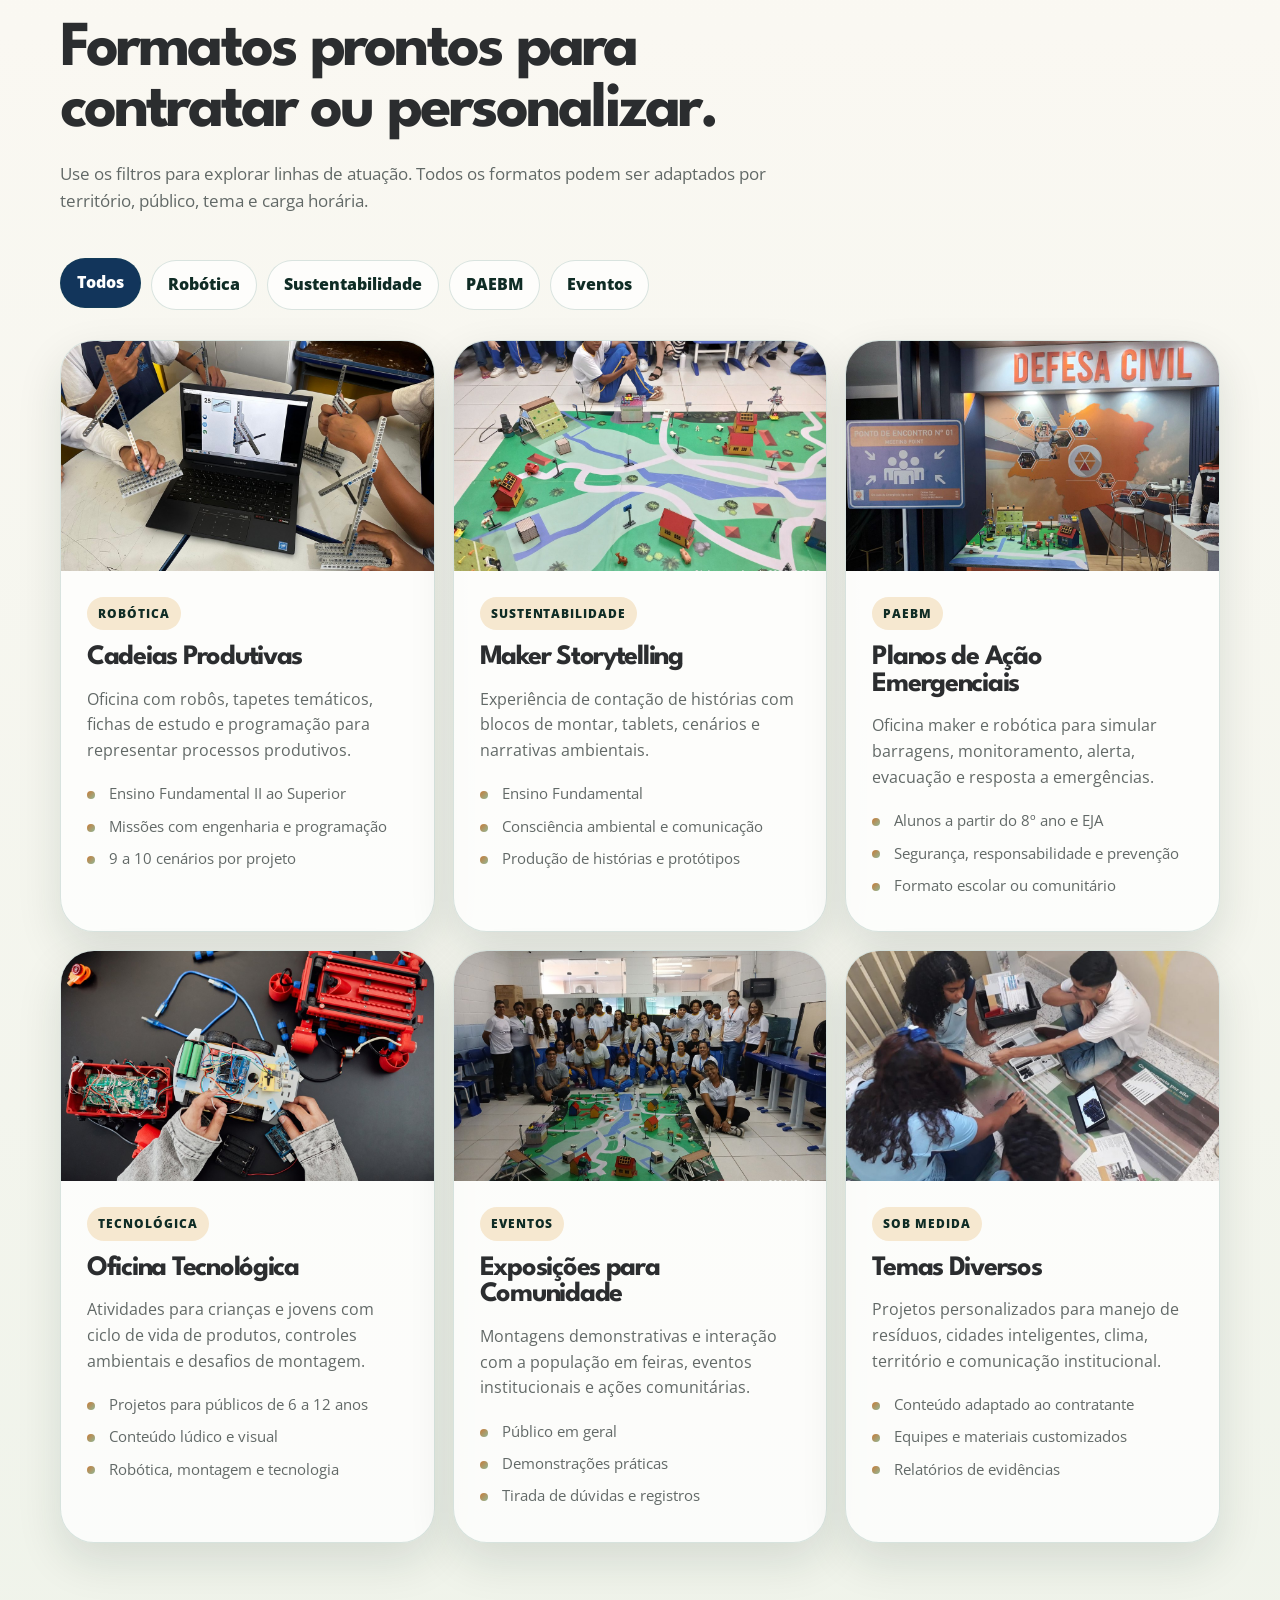
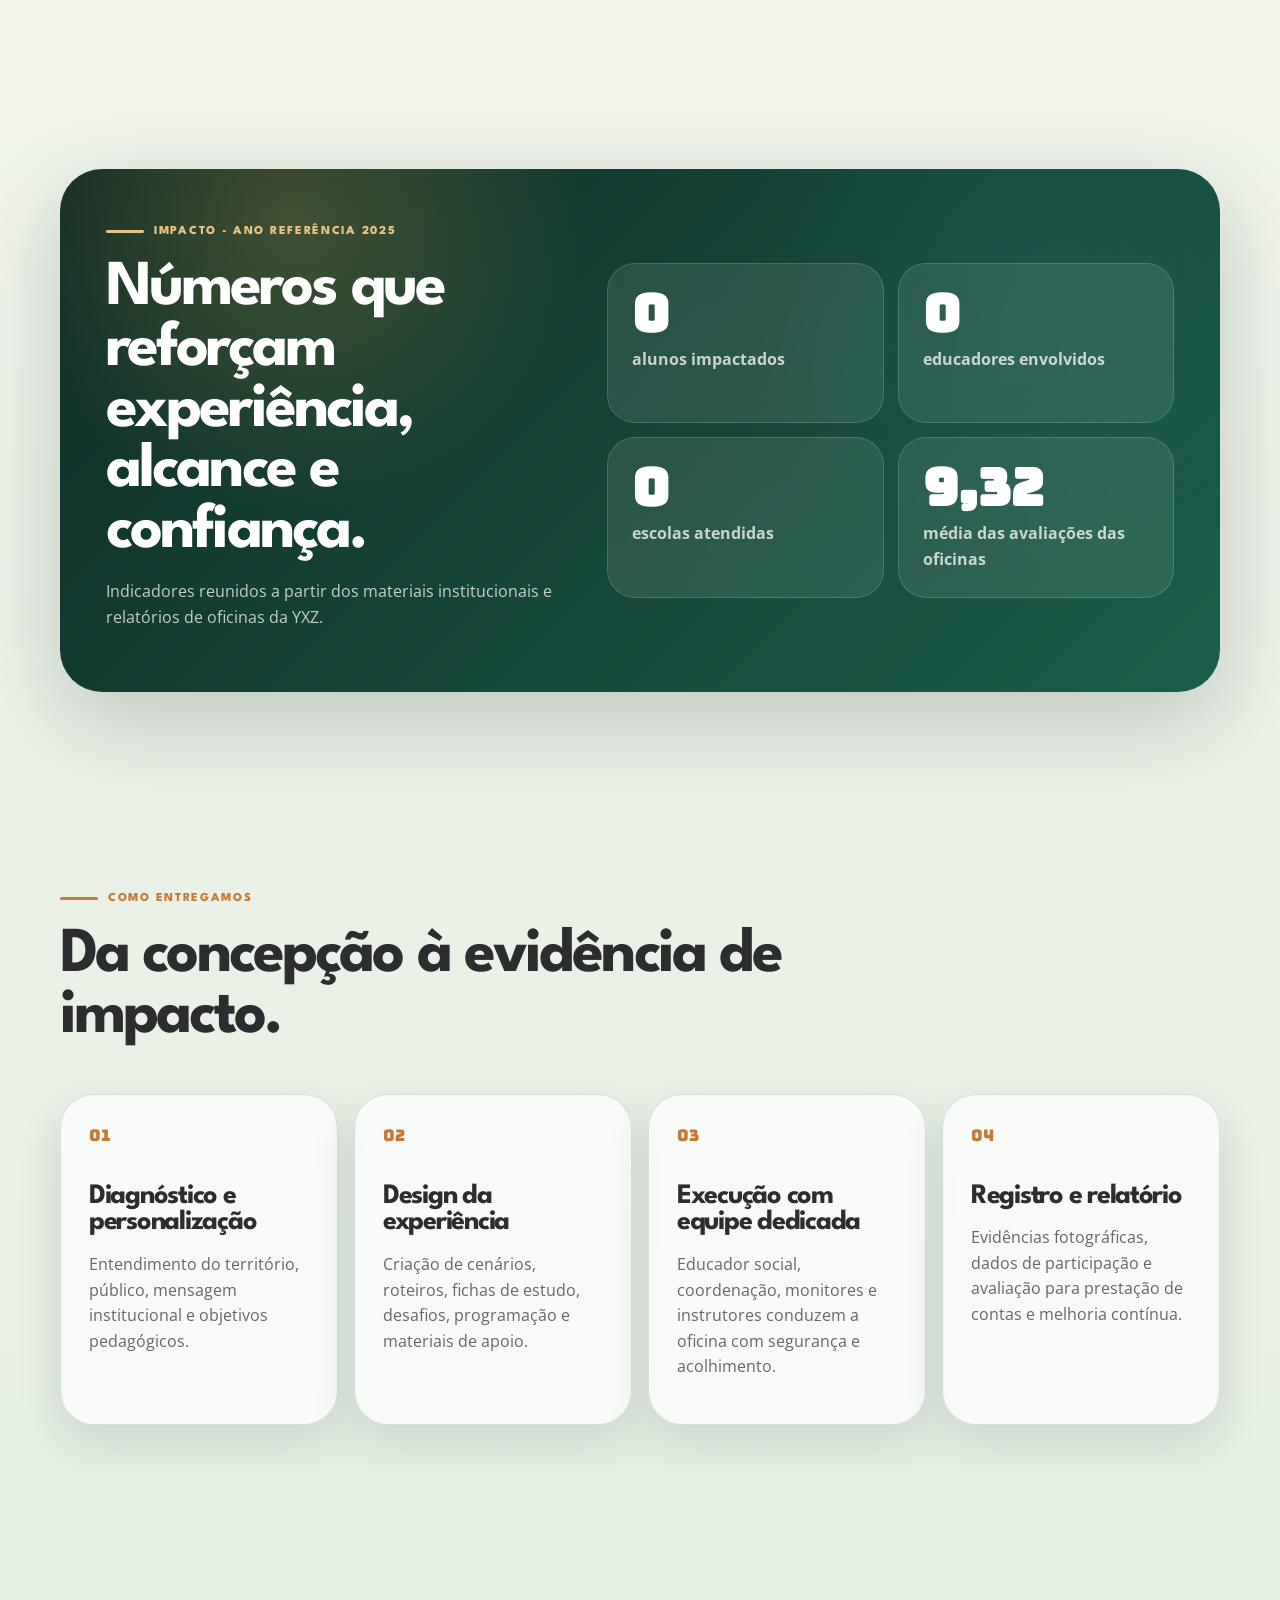
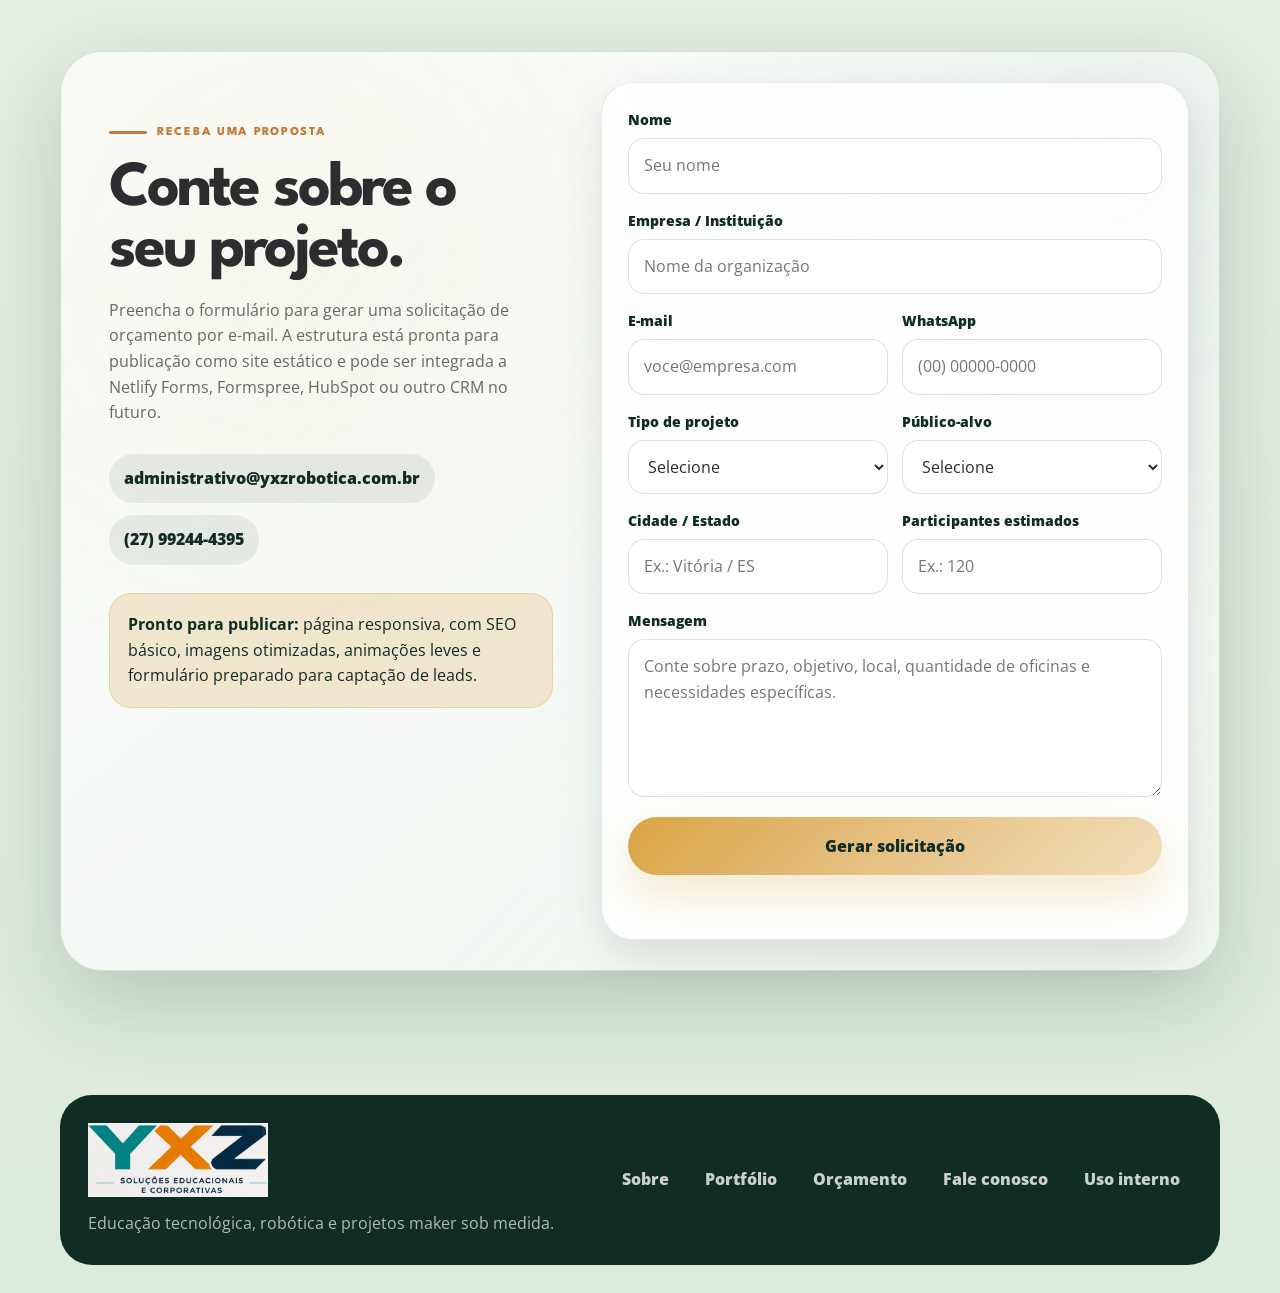
==== commit 84cf91b7: "ajustes ajustes de páginas necessárias" ====
--- a/index.html
+++ b/index.html
@@ -20,7 +20,7 @@
   <div class="site-shell">
     <header class="site-header" data-header>
       <a class="brand" href="#inicio" aria-label="YXZ Robotic - início">
-        <img src="assets/yxz-robotic-logo.png" alt="YXZROBOTIC Educação Tecnológica" width="180" height="74">
+        <img src="assets/yxz-robotic-logo.png" alt="YXZROBOTIC Educação Tecnológica" width="100" height="41">
       </a>
 
       <button class="nav-toggle" aria-label="Abrir menu" aria-expanded="false" data-nav-toggle>
@@ -33,7 +33,7 @@
         <a href="#portfolio">Portfólio</a>
         <a href="#impacto">Impacto</a>
         <a href="#orcamento" class="nav-cta">Pedir orçamento</a>
-        <a href="#intranet">Uso interno</a>"
+        <a href="https://yxzrobotica.com.br">Uso interno</a>"
       </nav>
     </header>
 
@@ -59,15 +59,15 @@
 
           <div class="hero-proof reveal delay-4" aria-label="Indicadores">
             <div>
-              <strong data-count="8">0</strong>
+              <strong data-count="11">0</strong>
               <span>anos de experiência</span>
             </div>
             <div>
-              <strong data-count="600">0</strong>
+              <strong data-count="136">0</strong>
               <span>escolas atendidas</span>
             </div>
             <div>
-              <strong data-count="6000">0</strong>
+              <strong data-count="7900">0</strong>
               <span>pessoas da sociedade civil sensibilizadas</span>
             </div>
           </div>
@@ -425,7 +425,7 @@
         <a href="#portfolio">Portfólio</a>
         <a href="#orcamento">Orçamento</a>
         <a href="mailto:administrativo@yxzrobotica.com.br">Fale conosco</a>
-        <a href="#intranet">Uso interno</a>
+        <a href="https://yxzrobotica.com.br">Uso interno</a>
       </div>
     </footer>
   </div>
--- a/styles.css
+++ b/styles.css
@@ -305,7 +305,7 @@
 }
 
 h1 {
-  max-width: 760px;
+  max-width: 700px;
   font-size: clamp(4rem, 8vw, 7.3rem);
   text-transform: uppercase;
 }
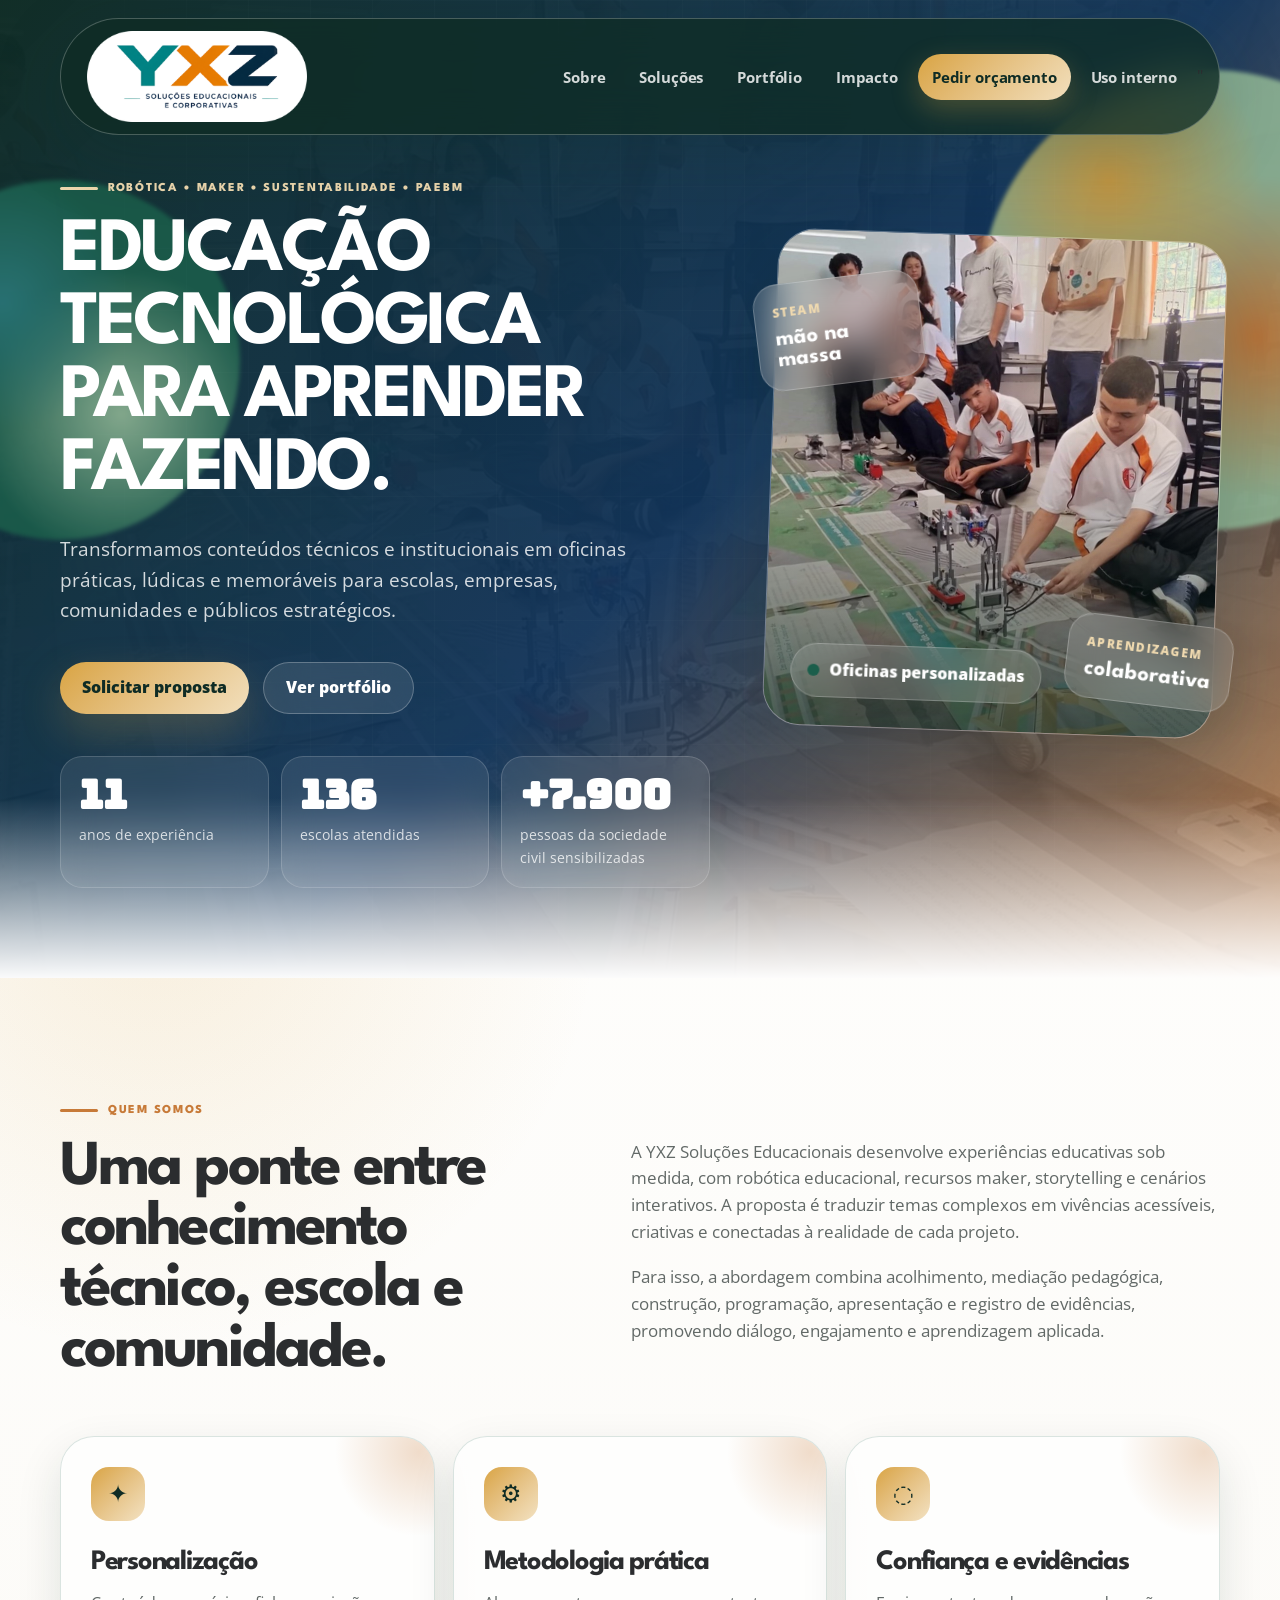
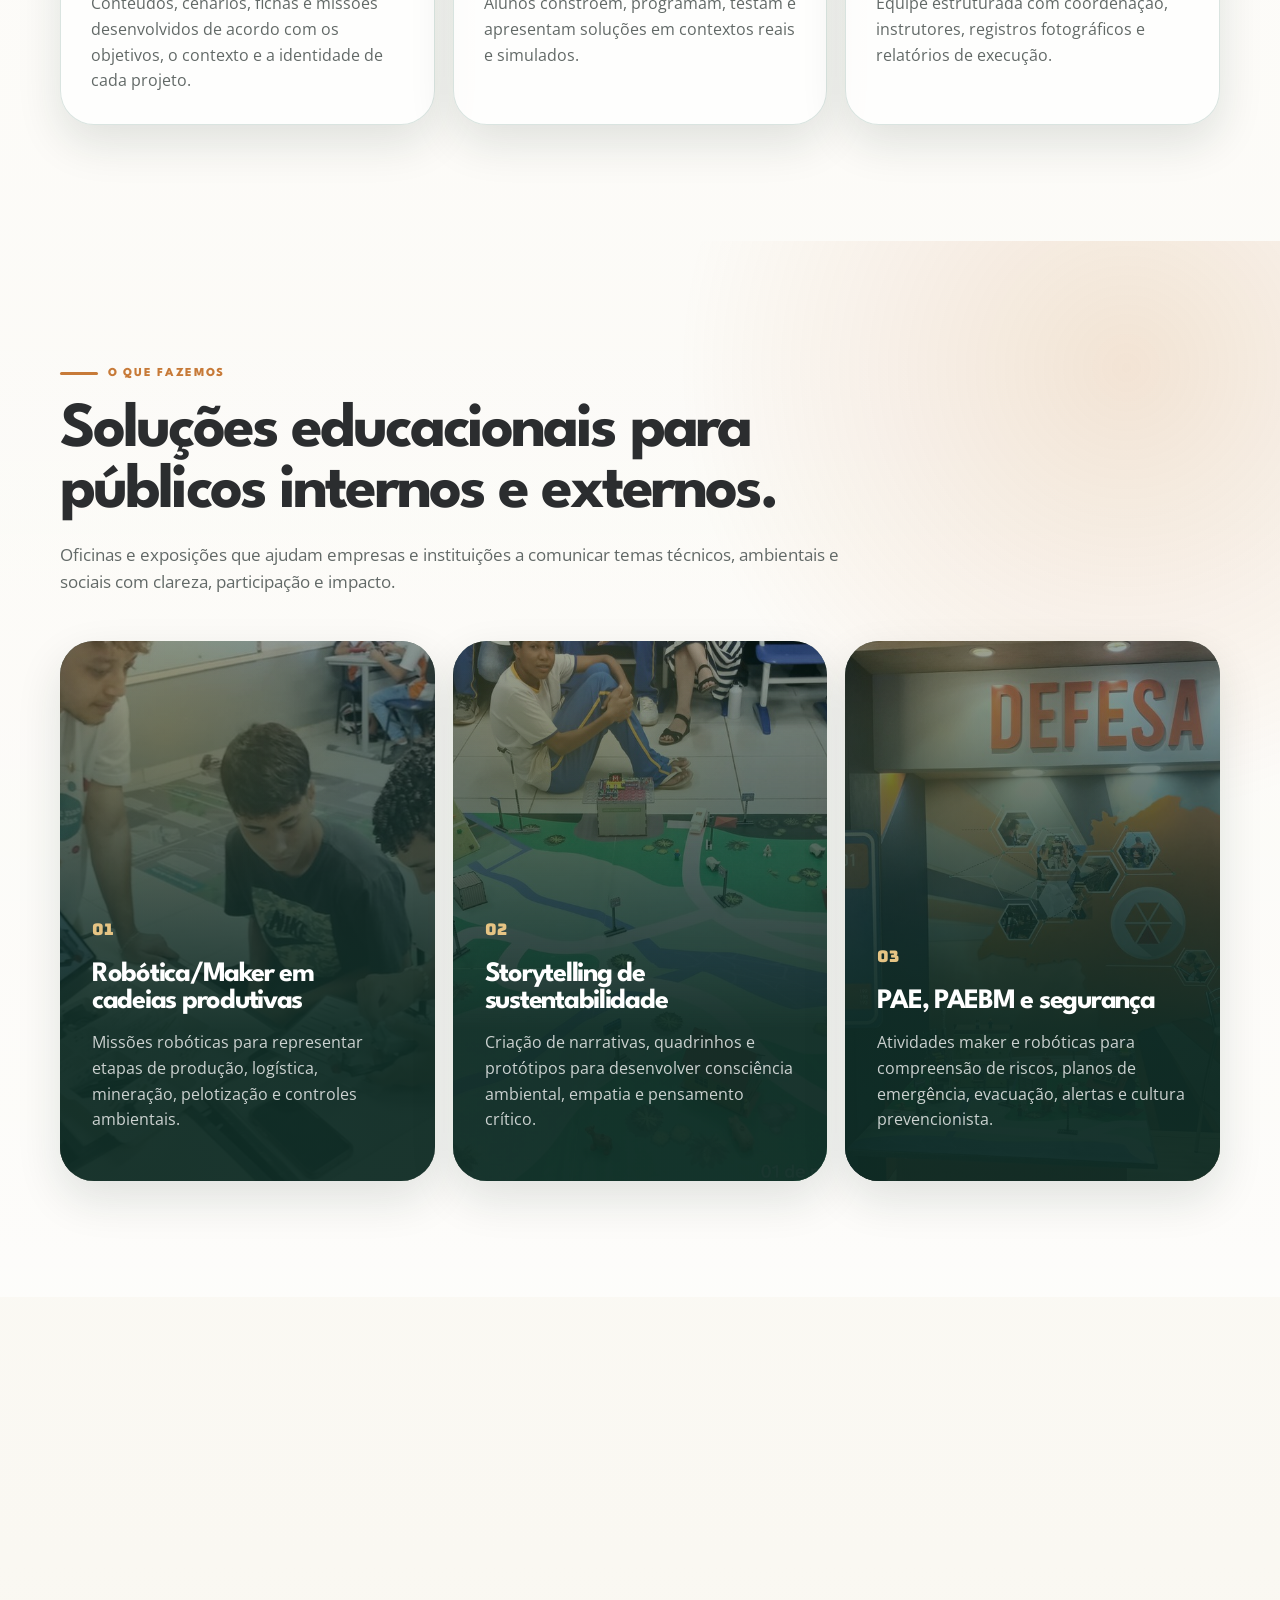
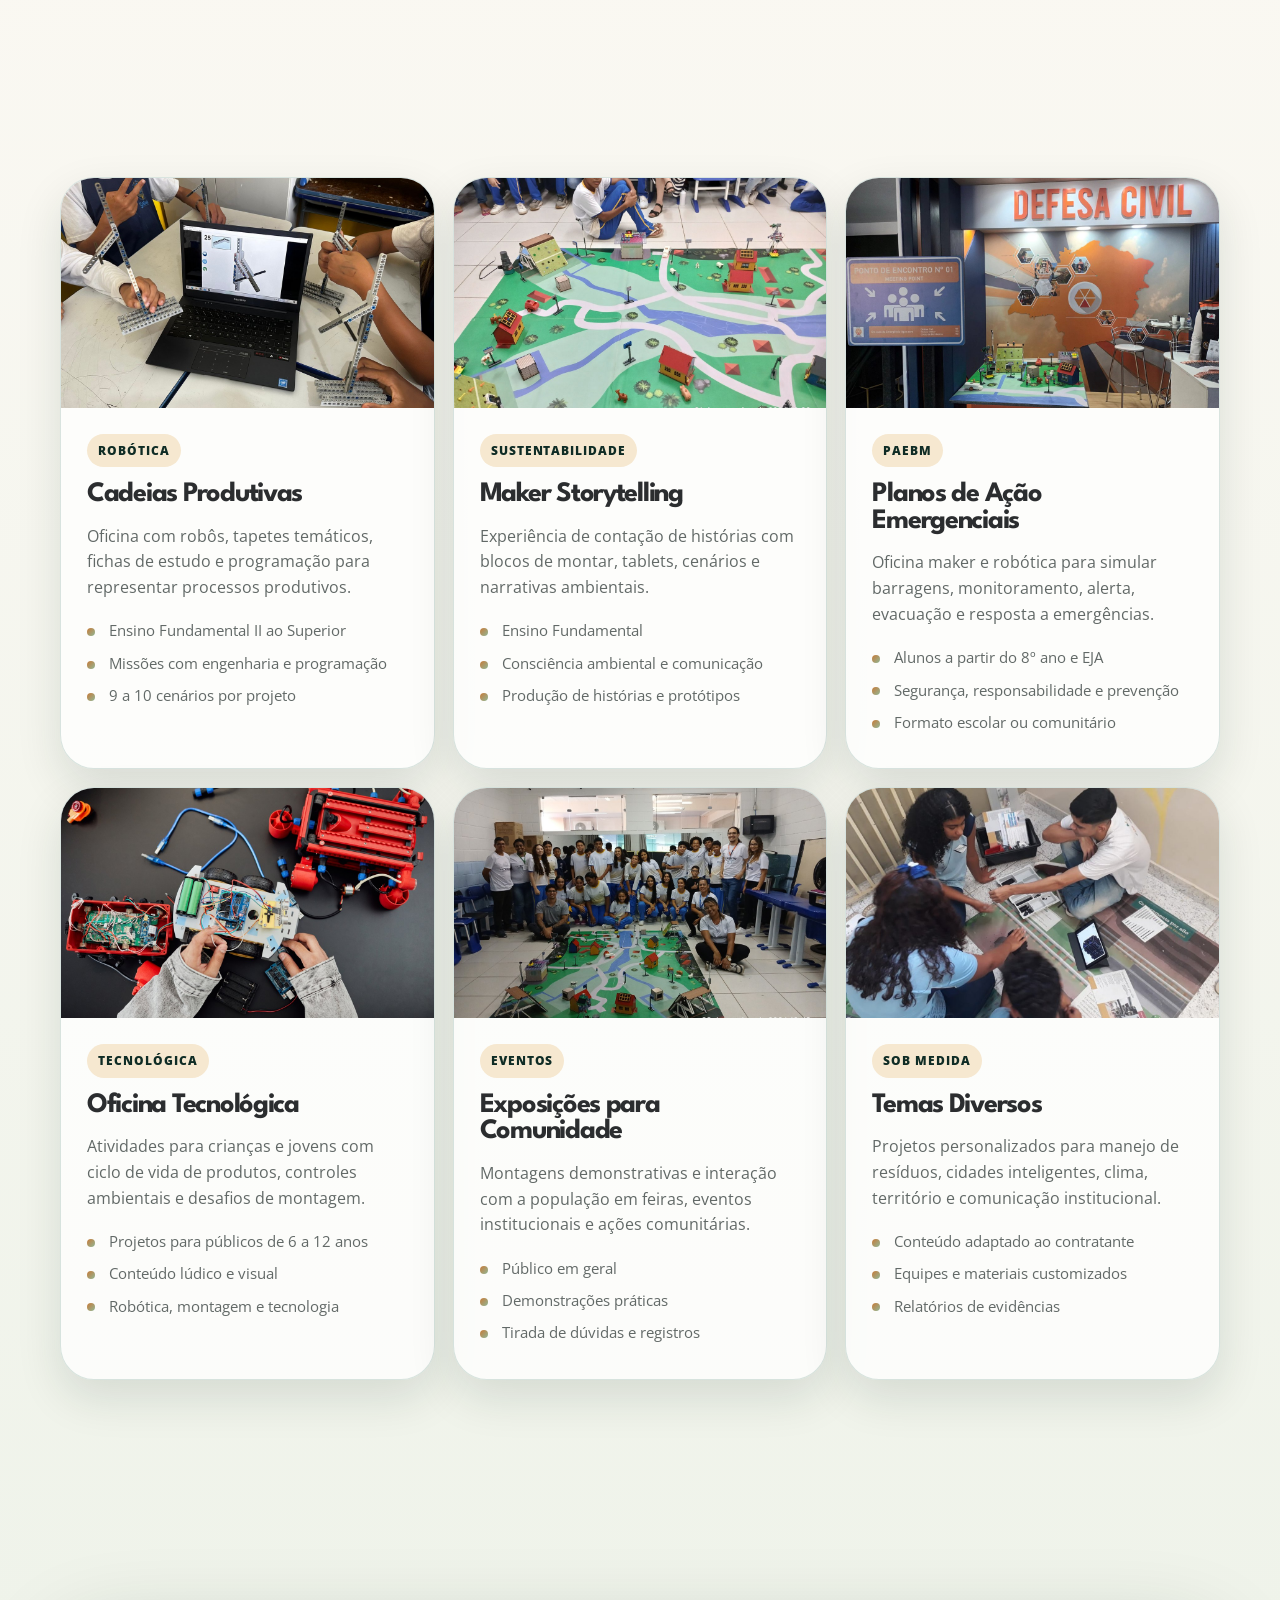
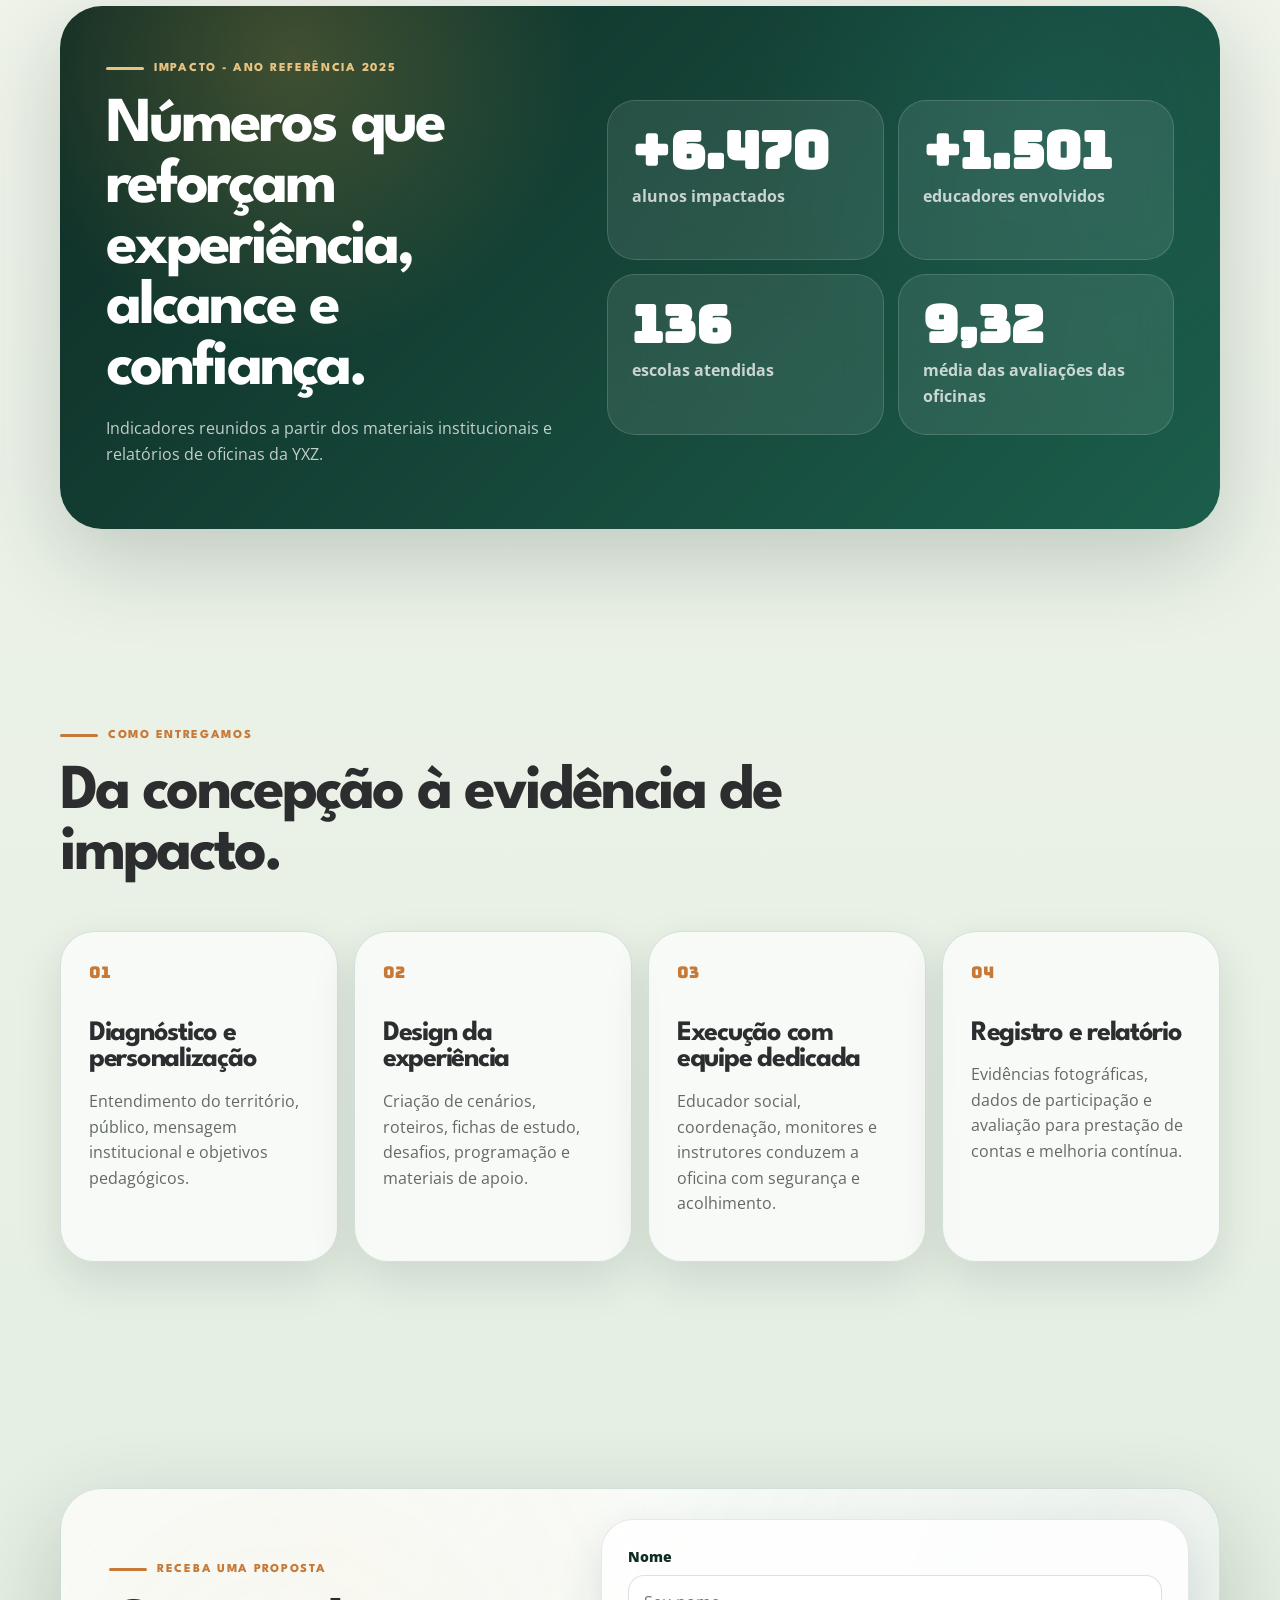
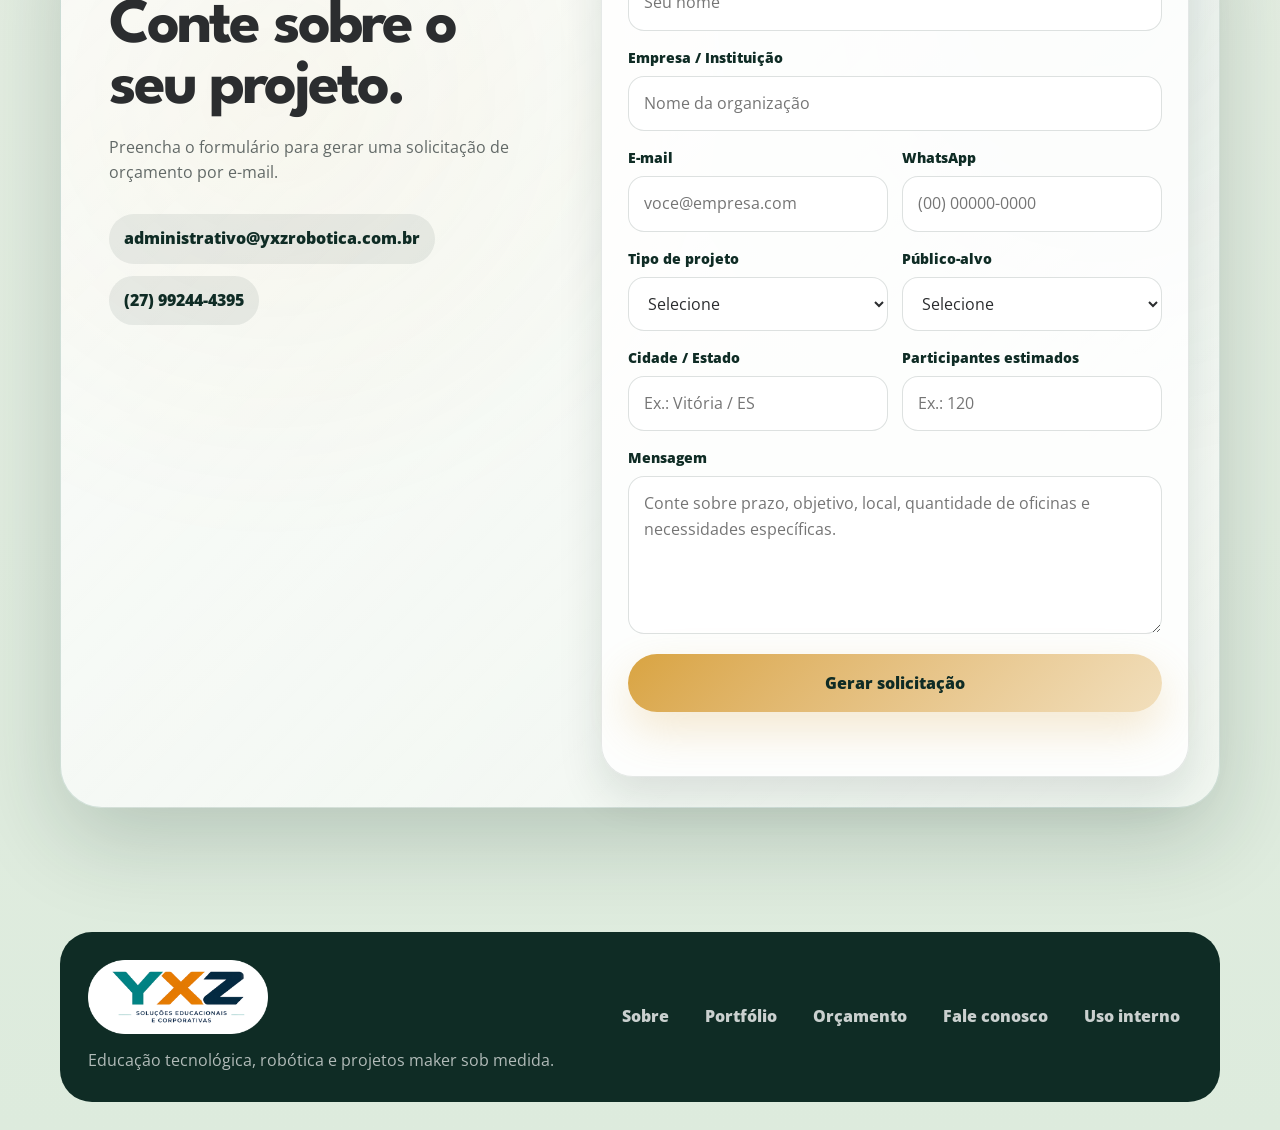
==== commit cc4cf685: "correções correções no index e exclusão de arquivos desnecessários." ====
--- a/index.html
+++ b/index.html
@@ -102,13 +102,13 @@
             <p>
               A YXZ Soluções Educacionais desenvolve experiências educativas sob medida,
               com robótica educacional, recursos maker, storytelling e cenários interativos.
-              A proposta é traduzir temas complexos em vivências acessíveis, criativas e conectadas
-              à realidade da contratante.
+              A proposta é traduzir temas complexos em vivências acessíveis, criativas e
+              conectadas à realidade de cada projeto.
             </p>
             <p>
-              Cada projeto combina acolhimento, mediação pedagógica, construção, programação,
-              apresentação e registro de evidências, gerando diálogo, engajamento e aprendizagem
-              aplicada.
+              Para isso, a abordagem combina acolhimento, mediação pedagógica, construção,
+              programação, apresentação e registro de evidências, promovendo diálogo,
+              engajamento e aprendizagem aplicada.
             </p>
           </div>
         </div>
@@ -117,7 +117,7 @@
           <article class="value-card reveal">
             <span class="icon">✦</span>
             <h3>Personalização</h3>
-            <p>Conteúdos, cenários, fichas e missões adaptados à realidade do projeto e da empresa contratante.</p>
+            <p>Conteúdos, cenários, fichas e missões desenvolvidos de acordo com os objetivos, o contexto e a identidade de cada projeto.</p>
           </article>
           <article class="value-card reveal delay-1">
             <span class="icon">⚙</span>
@@ -324,18 +324,11 @@
             <h2>Conte sobre o seu projeto.</h2>
             <p>
               Preencha o formulário para gerar uma solicitação de orçamento por e-mail.
-              A estrutura está pronta para publicação como site estático e pode ser integrada
-              a Netlify Forms, Formspree, HubSpot ou outro CRM no futuro.
             </p>
 
             <div class="contact-links">
               <a href="mailto:administrativo@yxzrobotica.com.br">administrativo@yxzrobotica.com.br</a>
               <a href="tel:+5527992444395">(27) 99244-4395</a>
-            </div>
-
-            <div class="note">
-              <strong>Pronto para publicar:</strong> página responsiva, com SEO básico, imagens otimizadas,
-              animações leves e formulário preparado para captação de leads.
             </div>
           </div>
 
--- a/styles.css
+++ b/styles.css
@@ -1264,3 +1264,165 @@
 @media (max-width: 720px) {
   .palette-test-badge { display: none; }
 }
+
+/* ==========================================================
+   AJUSTES DE LAYOUT — cabeçalho fixo, hero e colisões visuais
+   Mantém o conteúdo original; altera apenas comportamento visual.
+   ========================================================== */
+
+:root {
+  --header-safe-space: 138px;
+}
+
+/* Evita que qualquer âncora role para trás do cabeçalho fixo. */
+main,
+section[id] {
+  scroll-margin-top: calc(var(--header-safe-space) + 18px);
+}
+
+/* O header continua fixo, mas com área segura previsível para o hero. */
+.site-header {
+  max-width: calc(100vw - 28px);
+}
+
+/*
+  Hero com mais respiro superior e distribuição de colunas mais estável.
+  Isso impede que o h1 encoste no menu e evita que o texto avance para trás da foto.
+*/
+.hero {
+  min-height: max(820px, 100svh);
+  padding-top: clamp(172px, 18vh, 216px);
+  padding-bottom: clamp(76px, 10vh, 112px);
+  grid-template-columns: minmax(0, .98fr) minmax(360px, .82fr);
+  gap: clamp(36px, 5vw, 72px);
+  isolation: isolate;
+}
+
+.hero-content {
+  max-width: 690px;
+  min-width: 0;
+  z-index: 4;
+}
+
+.hero-visual {
+  width: min(100%, 520px);
+  min-width: 0;
+  justify-self: end;
+  z-index: 3;
+}
+
+h1 {
+  max-width: 100%;
+  font-size: clamp(3.8rem, 6.4vw, 6.6rem);
+  text-wrap: balance;
+}
+
+.hero-text {
+  max-width: 610px;
+}
+
+.hero-proof {
+  max-width: 650px;
+}
+
+.photo-card-main img {
+  height: clamp(420px, 58vh, 560px);
+}
+
+/* Monitores de PC com largura média: reduz a chance de colisão entre título e imagem. */
+@media (min-width: 1061px) and (max-width: 1280px) {
+  .hero {
+    grid-template-columns: minmax(0, 1fr) minmax(330px, .72fr);
+    gap: 34px;
+  }
+
+  h1 {
+    font-size: clamp(3.5rem, 6vw, 5.7rem);
+  }
+
+  .hero-visual {
+    width: min(100%, 450px);
+  }
+
+  .photo-card-main img {
+    height: clamp(390px, 55vh, 500px);
+  }
+
+  .mini-card-a {
+    left: -14px;
+  }
+
+  .mini-card-b {
+    right: -12px;
+  }
+}
+
+/* Telas largas, mas com pouca altura: evita que o cabeçalho cubra o início do conteúdo. */
+@media (min-width: 1061px) and (max-height: 820px) {
+  .hero {
+    min-height: 860px;
+    align-items: start;
+  }
+
+  .hero-content,
+  .hero-visual {
+    margin-top: 0;
+  }
+
+  .photo-card-main img {
+    height: 460px;
+  }
+}
+
+/* Tablets e celulares: mantém o header afastado do h1 e empilha o hero sem sobreposição. */
+@media (max-width: 1060px) {
+  :root {
+    --header-safe-space: 124px;
+  }
+
+  .hero {
+    min-height: auto;
+    padding-top: 154px;
+    grid-template-columns: 1fr;
+    align-items: start;
+  }
+
+  .hero-content {
+    max-width: 760px;
+  }
+
+  .hero-visual {
+    width: min(100%, 720px);
+    justify-self: center;
+  }
+
+  h1 {
+    font-size: clamp(3.4rem, 11vw, 5.6rem);
+  }
+}
+
+@media (max-width: 820px) {
+  :root {
+    --header-safe-space: 112px;
+  }
+
+  .hero {
+    padding-top: 140px;
+  }
+
+  .site-nav {
+    max-height: calc(100svh - 112px);
+    overflow-y: auto;
+  }
+}
+
+@media (max-width: 520px) {
+  .hero {
+    padding-top: 126px;
+  }
+
+  h1 {
+    font-size: clamp(3rem, 14vw, 4.4rem);
+  }
+}
+
